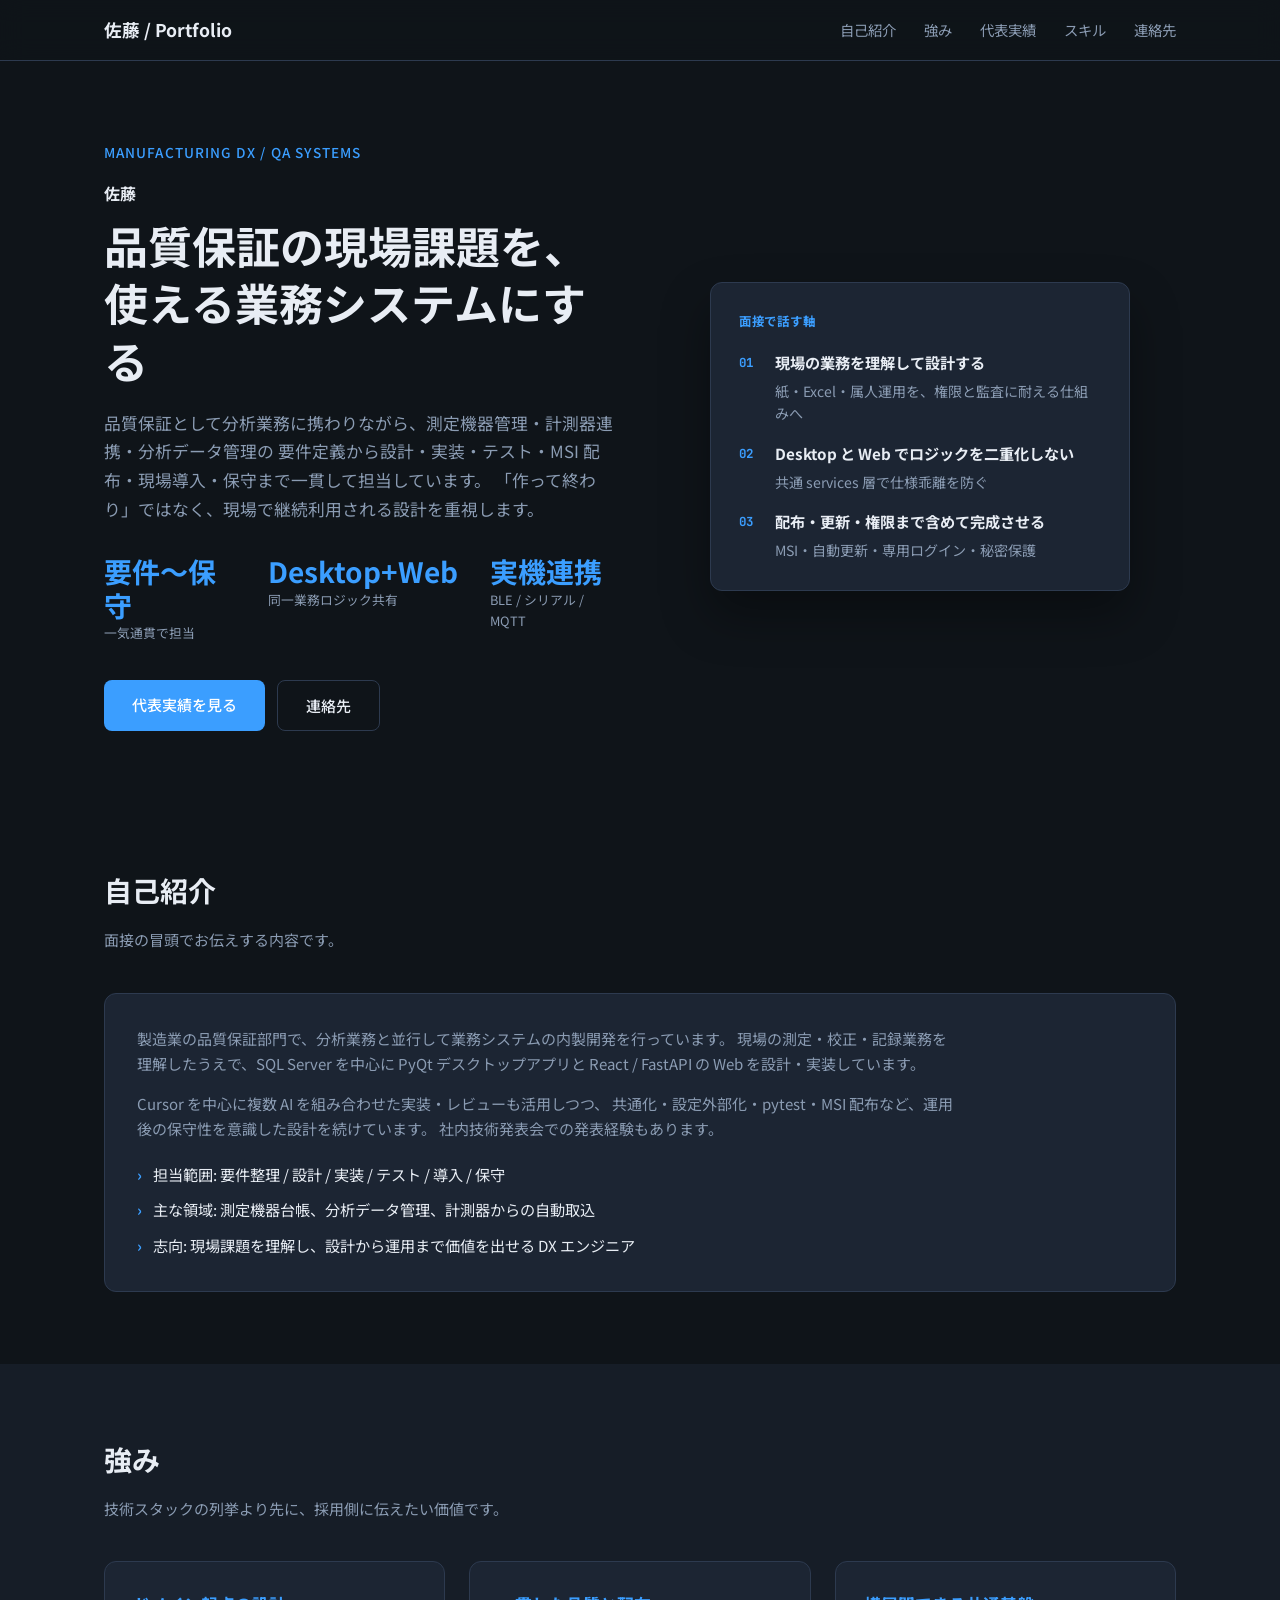
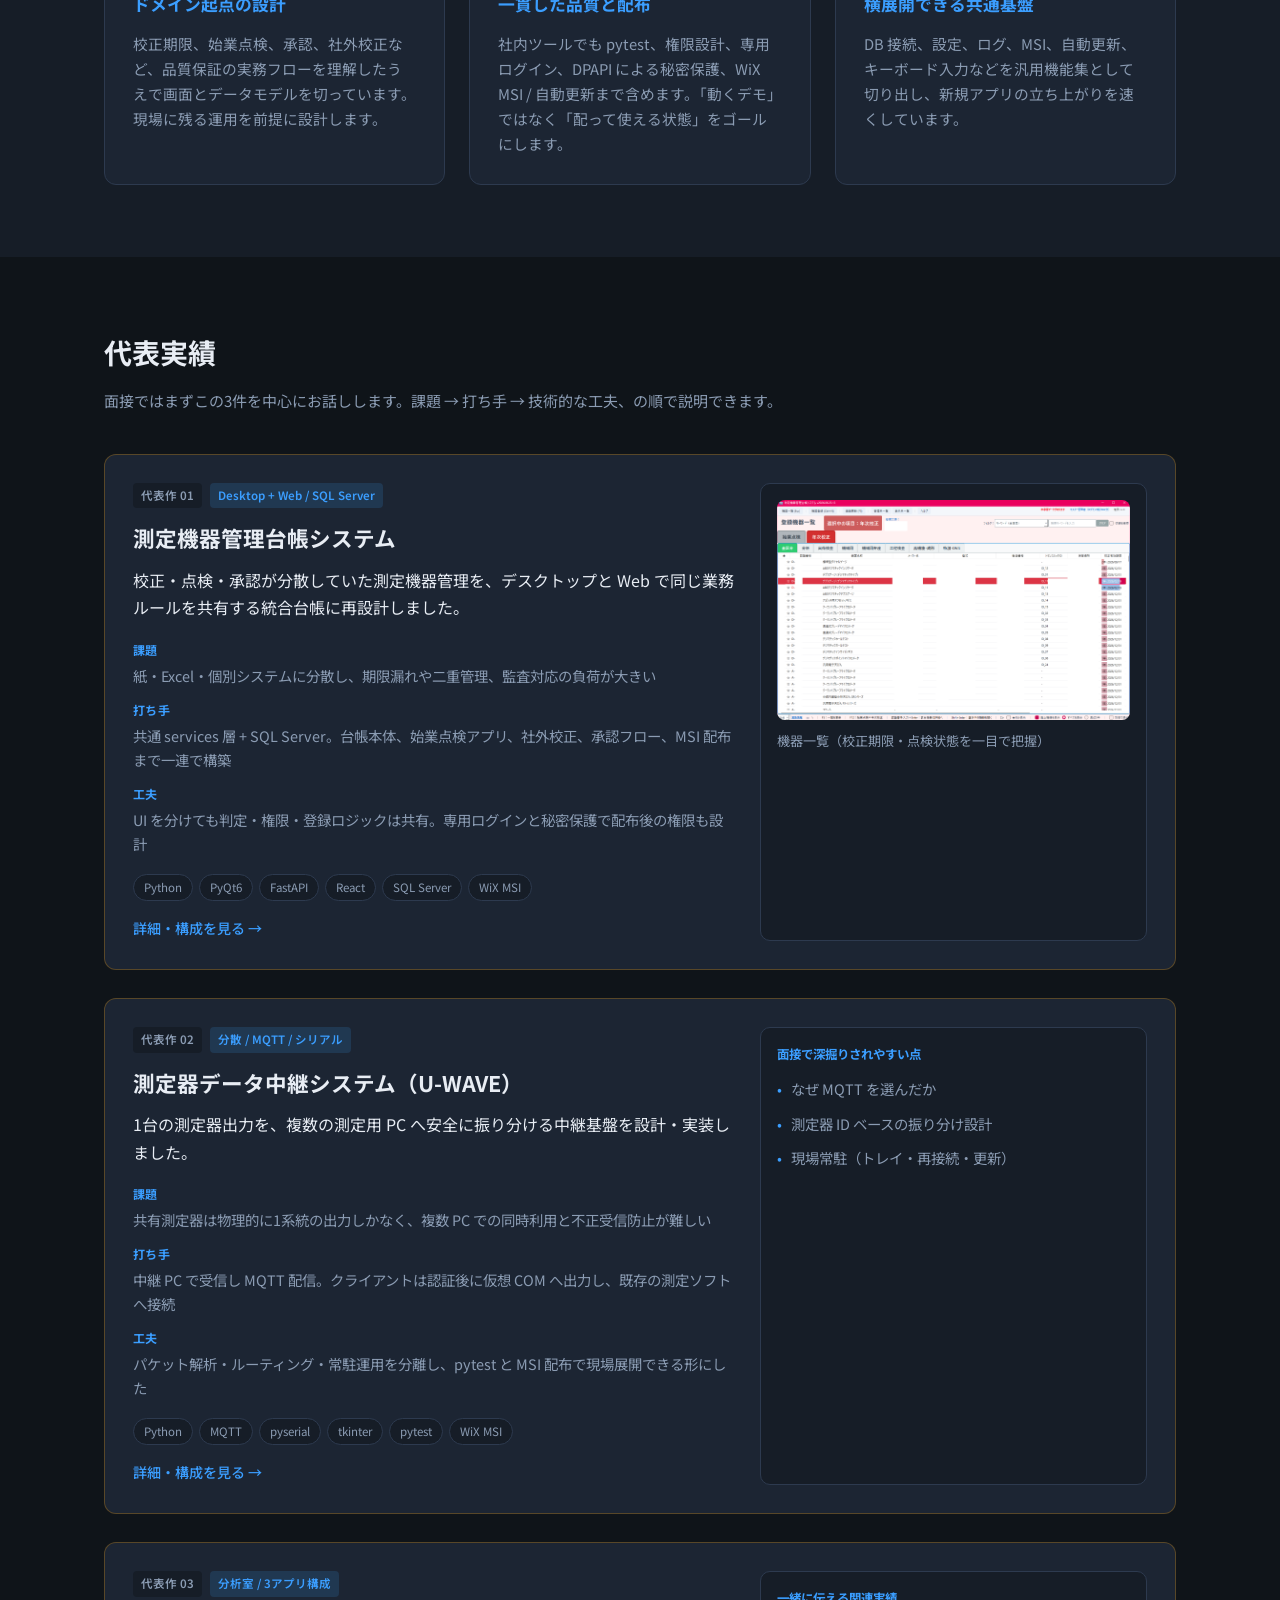
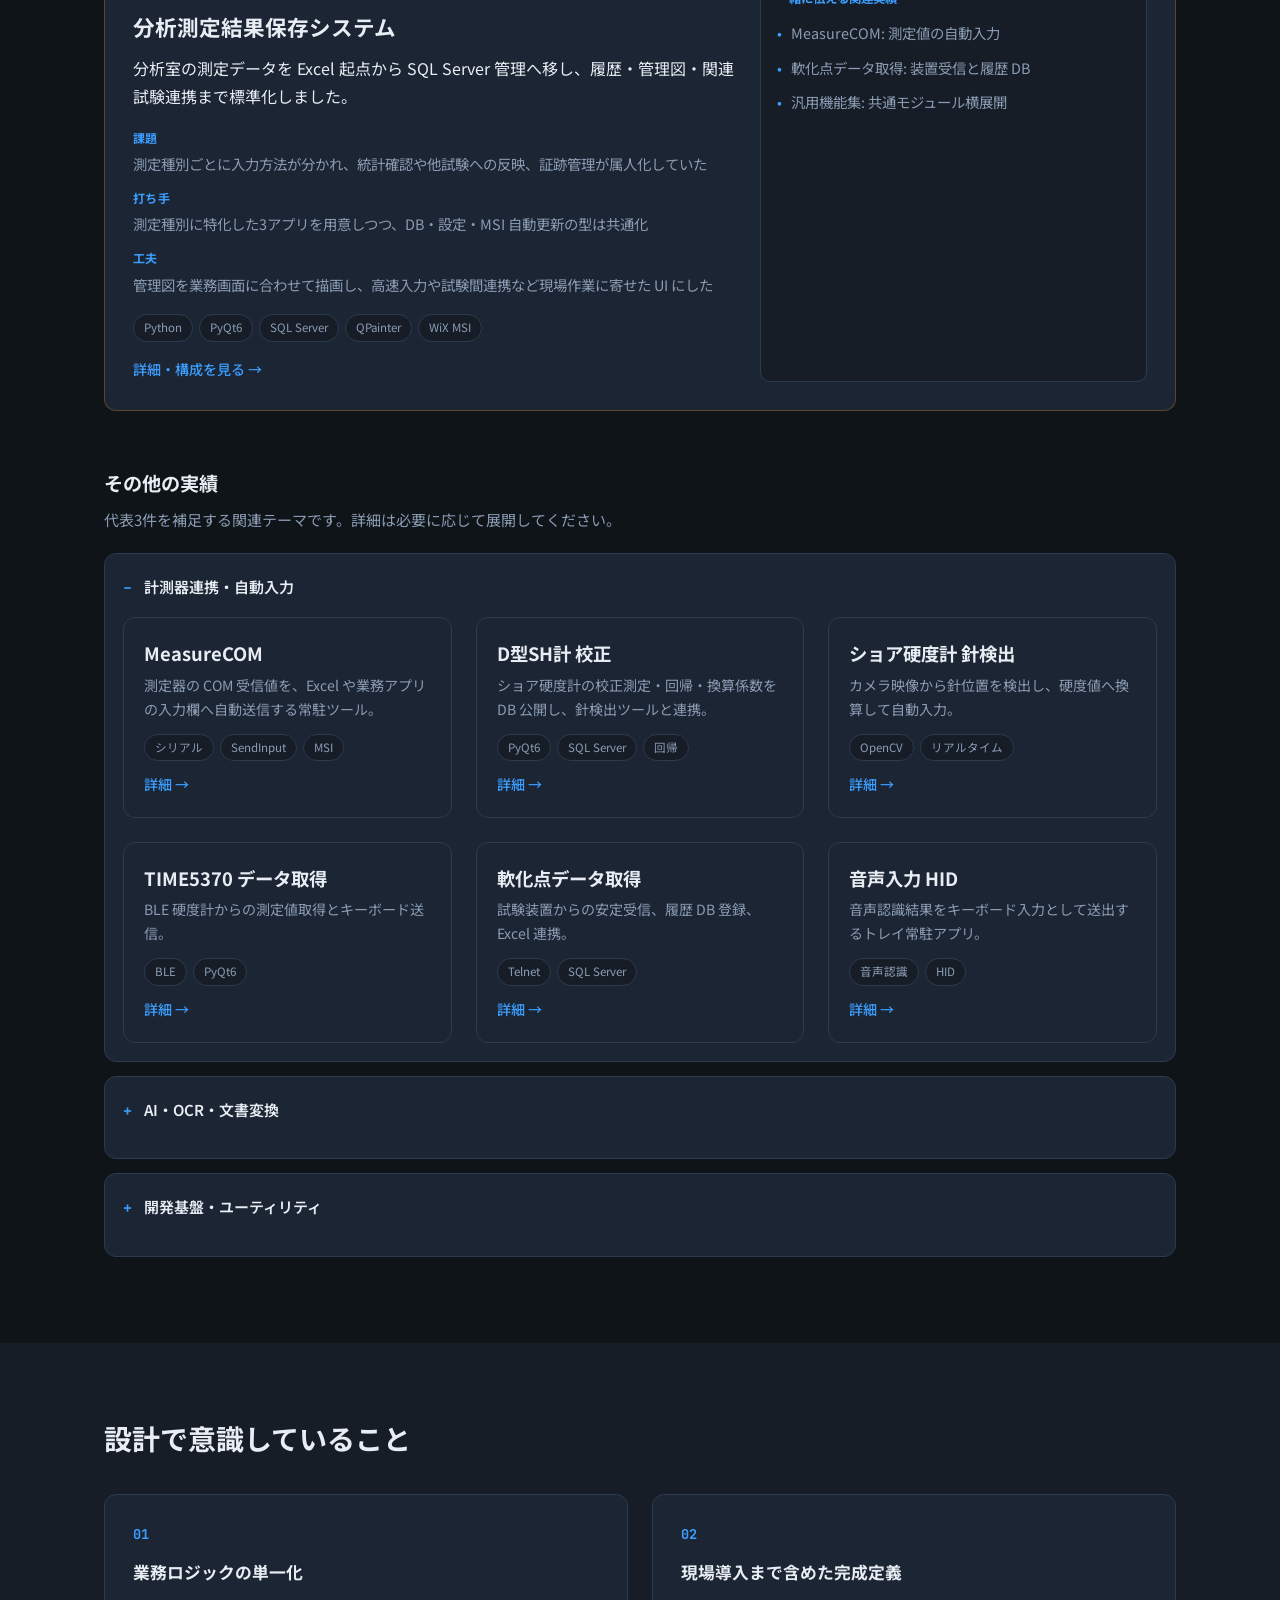
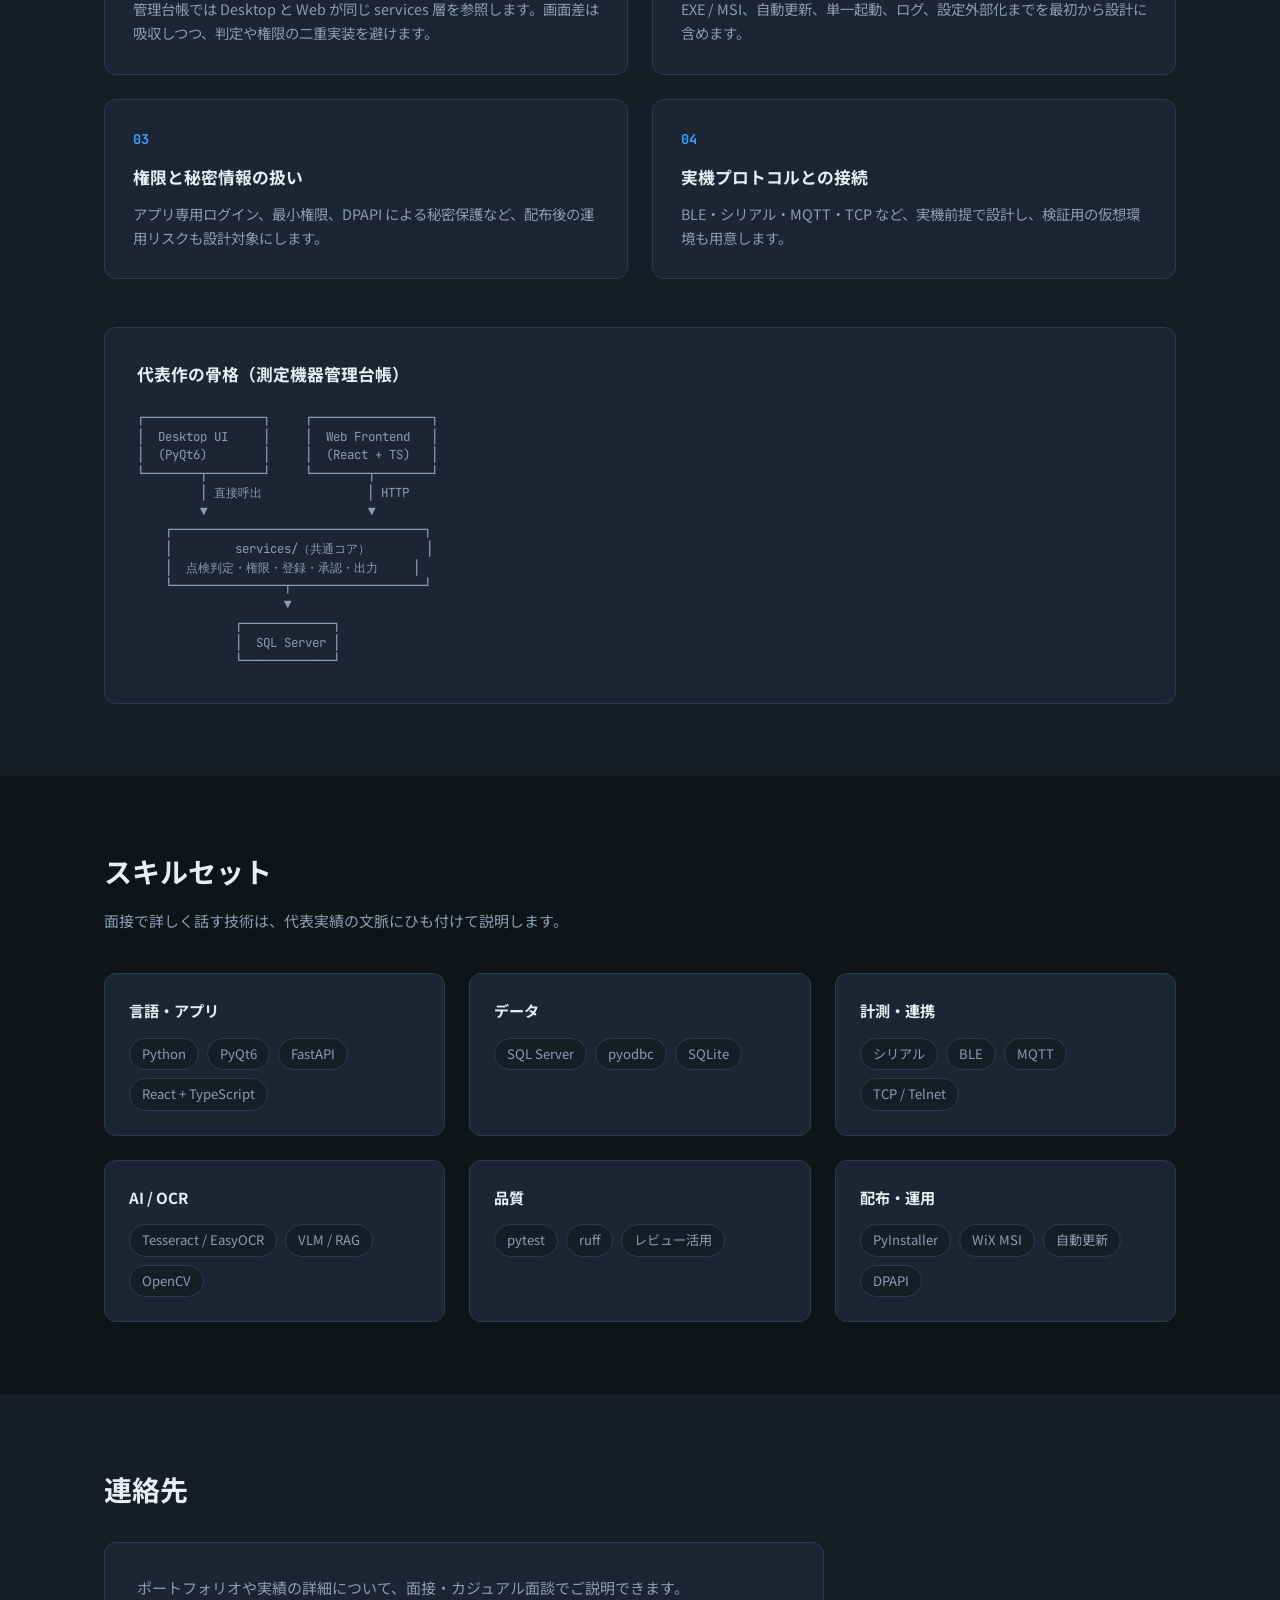
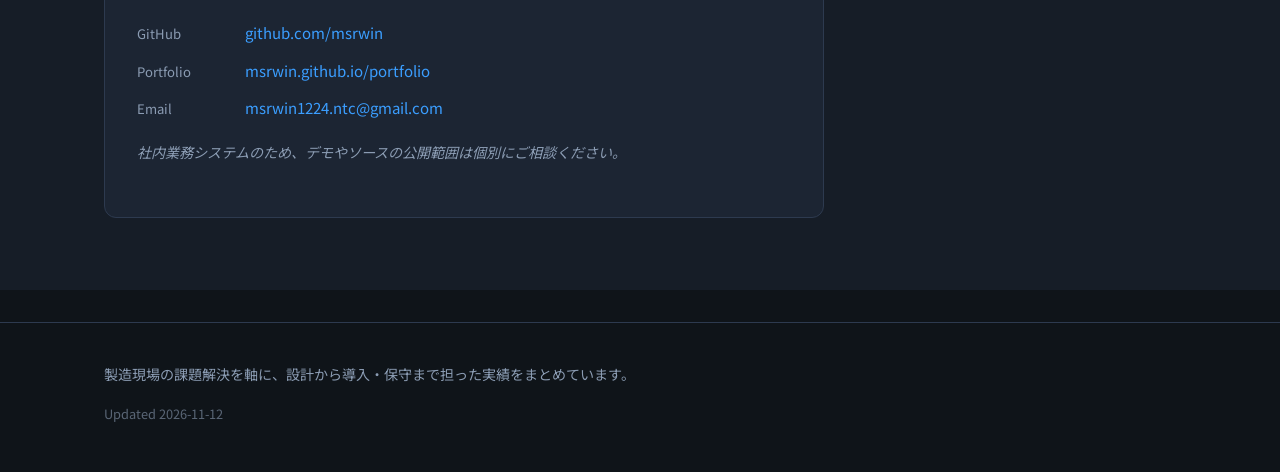
==== index.html @ 553f3f7c "feat: redesign portfolio for interview storytelling 自己紹介と代表3件を前面に出し、課題・打ち手・面接ポイントが伝わる構成へ作り替える。  Co-a" ====
<!DOCTYPE html>
<html lang="ja">
<head>
  <meta charset="UTF-8">
  <meta name="viewport" content="width=device-width, initial-scale=1.0">
  <title>佐藤 | 製造現場向け業務システム・計測連携ポートフォリオ</title>
  <meta name="description" content="品質保証の現場知見をもとに、測定機器台帳・計測器連携・分析データ管理まで設計・開発・配布・保守を一貫して担当した実績ポートフォリオ">
  <link rel="preconnect" href="https://fonts.googleapis.com">
  <link rel="preconnect" href="https://fonts.gstatic.com" crossorigin>
  <link href="https://fonts.googleapis.com/css2?family=Noto+Sans+JP:wght@400;500;700&family=JetBrains+Mono:wght@400;500&display=swap" rel="stylesheet">
  <link rel="stylesheet" href="styles.css?v=20261112b">
</head>
<body>
  <header class="site-header">
    <nav class="nav">
      <a class="logo" href="#top">佐藤 / Portfolio</a>
      <ul class="nav-links">
        <li><a href="#about">自己紹介</a></li>
        <li><a href="#highlights">強み</a></li>
        <li><a href="#projects">代表実績</a></li>
        <li><a href="#skills">スキル</a></li>
        <li><a href="#contact">連絡先</a></li>
      </ul>
    </nav>
  </header>

  <main id="top">
    <section class="hero">
      <div class="hero-inner">
        <p class="hero-label">Manufacturing DX / QA Systems</p>
        <p class="hero-name">佐藤</p>
        <h1>品質保証の現場課題を、<br>使える業務システムにする</h1>
        <p class="hero-lead">
          品質保証として分析業務に携わりながら、測定機器管理・計測器連携・分析データ管理の
          要件定義から設計・実装・テスト・MSI 配布・現場導入・保守まで一貫して担当しています。
          「作って終わり」ではなく、現場で継続利用される設計を重視します。
        </p>
        <div class="hero-stats">
          <div class="stat">
            <span class="stat-num">要件〜保守</span>
            <span class="stat-label">一気通貫で担当</span>
          </div>
          <div class="stat">
            <span class="stat-num">Desktop+Web</span>
            <span class="stat-label">同一業務ロジック共有</span>
          </div>
          <div class="stat">
            <span class="stat-num">実機連携</span>
            <span class="stat-label">BLE / シリアル / MQTT</span>
          </div>
        </div>
        <div class="hero-actions">
          <a class="btn-primary" href="#projects">代表実績を見る</a>
          <a class="btn-secondary" href="#contact">連絡先</a>
        </div>
      </div>
      <div class="hero-visual" aria-hidden="true">
        <div class="pitch-card">
          <p class="pitch-kicker">面接で話す軸</p>
          <ol class="pitch-list">
            <li><strong>現場の業務を理解して設計する</strong><span>紙・Excel・属人運用を、権限と監査に耐える仕組みへ</span></li>
            <li><strong>Desktop と Web でロジックを二重化しない</strong><span>共通 services 層で仕様乖離を防ぐ</span></li>
            <li><strong>配布・更新・権限まで含めて完成させる</strong><span>MSI・自動更新・専用ログイン・秘密保護</span></li>
          </ol>
        </div>
      </div>
    </section>

    <section id="about" class="section">
      <div class="container">
        <h2 class="section-title">自己紹介</h2>
        <p class="section-desc">面接の冒頭でお伝えする内容です。</p>
        <div class="intro-panel">
          <p>
            製造業の品質保証部門で、分析業務と並行して業務システムの内製開発を行っています。
            現場の測定・校正・記録業務を理解したうえで、SQL Server を中心に PyQt デスクトップアプリと
            React / FastAPI の Web を設計・実装しています。
          </p>
          <p>
            Cursor を中心に複数 AI を組み合わせた実装・レビューも活用しつつ、
            共通化・設定外部化・pytest・MSI 配布など、運用後の保守性を意識した設計を続けています。
            社内技術発表会での発表経験もあります。
          </p>
          <ul class="intro-points">
            <li>担当範囲: 要件整理 / 設計 / 実装 / テスト / 導入 / 保守</li>
            <li>主な領域: 測定機器台帳、分析データ管理、計測器からの自動取込</li>
            <li>志向: 現場課題を理解し、設計から運用まで価値を出せる DX エンジニア</li>
          </ul>
        </div>
      </div>
    </section>

    <section id="highlights" class="section section-alt">
      <div class="container">
        <h2 class="section-title">強み</h2>
        <p class="section-desc">技術スタックの列挙より先に、採用側に伝えたい価値です。</p>
        <div class="about-grid">
          <div class="about-card">
            <h3>ドメイン起点の設計</h3>
            <p>校正期限、始業点検、承認、社外校正など、品質保証の実務フローを理解したうえで画面とデータモデルを切っています。現場に残る運用を前提に設計します。</p>
          </div>
          <div class="about-card">
            <h3>一貫した品質と配布</h3>
            <p>社内ツールでも pytest、権限設計、専用ログイン、DPAPI による秘密保護、WiX MSI / 自動更新まで含めます。「動くデモ」ではなく「配って使える状態」をゴールにします。</p>
          </div>
          <div class="about-card">
            <h3>横展開できる共通基盤</h3>
            <p>DB 接続、設定、ログ、MSI、自動更新、キーボード入力などを汎用機能集として切り出し、新規アプリの立ち上がりを速くしています。</p>
          </div>
        </div>
      </div>
    </section>

    <section id="projects" class="section">
      <div class="container">
        <h2 class="section-title">代表実績</h2>
        <p class="section-desc">面接ではまずこの3件を中心にお話しします。課題 → 打ち手 → 技術的な工夫、の順で説明できます。</p>

        <div class="featured-stack">

          <article class="featured-story" data-id="equipment-management">
            <div class="featured-story-main">
              <div class="card-header">
                <span class="card-version">代表作 01</span>
                <span class="card-category">Desktop + Web / SQL Server</span>
              </div>
              <h3>測定機器管理台帳システム</h3>
              <p class="story-outcome">校正・点検・承認が分散していた測定機器管理を、デスクトップと Web で同じ業務ルールを共有する統合台帳に再設計しました。</p>
              <dl class="story-facts">
                <div>
                  <dt>課題</dt>
                  <dd>紙・Excel・個別システムに分散し、期限漏れや二重管理、監査対応の負荷が大きい</dd>
                </div>
                <div>
                  <dt>打ち手</dt>
                  <dd>共通 services 層 + SQL Server。台帳本体、始業点検アプリ、社外校正、承認フロー、MSI 配布まで一連で構築</dd>
                </div>
                <div>
                  <dt>工夫</dt>
                  <dd>UI を分けても判定・権限・登録ロジックは共有。専用ログインと秘密保護で配布後の権限も設計</dd>
                </div>
              </dl>
              <div class="tech-tags">
                <span>Python</span><span>PyQt6</span><span>FastAPI</span><span>React</span><span>SQL Server</span><span>WiX MSI</span>
              </div>
              <a href="project.html?id=equipment-management" class="card-detail-link">詳細・構成を見る →</a>
            </div>
            <div class="featured-story-media">
              <a href="screenshots/equipment-management__機器一覧.png" target="_blank" rel="noopener noreferrer">
                <img src="screenshots/equipment-management__機器一覧.png" alt="測定機器管理台帳の機器一覧画面" loading="lazy">
              </a>
              <p class="media-cap">機器一覧（校正期限・点検状態を一目で把握）</p>
            </div>
          </article>

          <article class="featured-story" data-id="uwave-relay">
            <div class="featured-story-main">
              <div class="card-header">
                <span class="card-version">代表作 02</span>
                <span class="card-category">分散 / MQTT / シリアル</span>
              </div>
              <h3>測定器データ中継システム（U-WAVE）</h3>
              <p class="story-outcome">1台の測定器出力を、複数の測定用 PC へ安全に振り分ける中継基盤を設計・実装しました。</p>
              <dl class="story-facts">
                <div>
                  <dt>課題</dt>
                  <dd>共有測定器は物理的に1系統の出力しかなく、複数 PC での同時利用と不正受信防止が難しい</dd>
                </div>
                <div>
                  <dt>打ち手</dt>
                  <dd>中継 PC で受信し MQTT 配信。クライアントは認証後に仮想 COM へ出力し、既存の測定ソフトへ接続</dd>
                </div>
                <div>
                  <dt>工夫</dt>
                  <dd>パケット解析・ルーティング・常駐運用を分離し、pytest と MSI 配布で現場展開できる形にした</dd>
                </div>
              </dl>
              <div class="tech-tags">
                <span>Python</span><span>MQTT</span><span>pyserial</span><span>tkinter</span><span>pytest</span><span>WiX MSI</span>
              </div>
              <a href="project.html?id=uwave-relay" class="card-detail-link">詳細・構成を見る →</a>
            </div>
            <div class="featured-story-aside">
              <p class="aside-label">面接で深掘りされやすい点</p>
              <ul>
                <li>なぜ MQTT を選んだか</li>
                <li>測定器 ID ベースの振り分け設計</li>
                <li>現場常駐（トレイ・再接続・更新）</li>
              </ul>
            </div>
          </article>

          <article class="featured-story" data-id="analysis-measurement-storage">
            <div class="featured-story-main">
              <div class="card-header">
                <span class="card-version">代表作 03</span>
                <span class="card-category">分析室 / 3アプリ構成</span>
              </div>
              <h3>分析測定結果保存システム</h3>
              <p class="story-outcome">分析室の測定データを Excel 起点から SQL Server 管理へ移し、履歴・管理図・関連試験連携まで標準化しました。</p>
              <dl class="story-facts">
                <div>
                  <dt>課題</dt>
                  <dd>測定種別ごとに入力方法が分かれ、統計確認や他試験への反映、証跡管理が属人化していた</dd>
                </div>
                <div>
                  <dt>打ち手</dt>
                  <dd>測定種別に特化した3アプリを用意しつつ、DB・設定・MSI 自動更新の型は共通化</dd>
                </div>
                <div>
                  <dt>工夫</dt>
                  <dd>管理図を業務画面に合わせて描画し、高速入力や試験間連携など現場作業に寄せた UI にした</dd>
                </div>
              </dl>
              <div class="tech-tags">
                <span>Python</span><span>PyQt6</span><span>SQL Server</span><span>QPainter</span><span>WiX MSI</span>
              </div>
              <a href="project.html?id=analysis-measurement-storage" class="card-detail-link">詳細・構成を見る →</a>
            </div>
            <div class="featured-story-aside">
              <p class="aside-label">一緒に伝える関連実績</p>
              <ul>
                <li>MeasureCOM: 測定値の自動入力</li>
                <li>軟化点データ取得: 装置受信と履歴 DB</li>
                <li>汎用機能集: 共通モジュール横展開</li>
              </ul>
            </div>
          </article>

        </div>

        <div class="more-projects">
          <h3 class="more-title">その他の実績</h3>
          <p class="more-desc">代表3件を補足する関連テーマです。詳細は必要に応じて展開してください。</p>

          <details class="project-group" open>
            <summary>計測器連携・自動入力</summary>
            <div class="project-grid project-grid-compact">
              <article class="project-card compact" data-id="measurecom">
                <h4>MeasureCOM</h4>
                <p>測定器の COM 受信値を、Excel や業務アプリの入力欄へ自動送信する常駐ツール。</p>
                <div class="tech-tags"><span>シリアル</span><span>SendInput</span><span>MSI</span></div>
                <a href="project.html?id=measurecom" class="card-detail-link">詳細 →</a>
              </article>
              <article class="project-card compact" data-id="shore-hardness-calibration">
                <h4>D型SH計 校正</h4>
                <p>ショア硬度計の校正測定・回帰・換算係数を DB 公開し、針検出ツールと連携。</p>
                <div class="tech-tags"><span>PyQt6</span><span>SQL Server</span><span>回帰</span></div>
                <a href="project.html?id=shore-hardness-calibration" class="card-detail-link">詳細 →</a>
              </article>
              <article class="project-card compact" data-id="needle-detection">
                <h4>ショア硬度計 針検出</h4>
                <p>カメラ映像から針位置を検出し、硬度値へ換算して自動入力。</p>
                <div class="tech-tags"><span>OpenCV</span><span>リアルタイム</span></div>
                <a href="project.html?id=needle-detection" class="card-detail-link">詳細 →</a>
              </article>
              <article class="project-card compact" data-id="time5370-data-acquisition">
                <h4>TIME5370 データ取得</h4>
                <p>BLE 硬度計からの測定値取得とキーボード送信。</p>
                <div class="tech-tags"><span>BLE</span><span>PyQt6</span></div>
                <a href="project.html?id=time5370-data-acquisition" class="card-detail-link">詳細 →</a>
              </article>
              <article class="project-card compact" data-id="softening-point-data">
                <h4>軟化点データ取得</h4>
                <p>試験装置からの安定受信、履歴 DB 登録、Excel 連携。</p>
                <div class="tech-tags"><span>Telnet</span><span>SQL Server</span></div>
                <a href="project.html?id=softening-point-data" class="card-detail-link">詳細 →</a>
              </article>
              <article class="project-card compact" data-id="voice-hid">
                <h4>音声入力 HID</h4>
                <p>音声認識結果をキーボード入力として送出するトレイ常駐アプリ。</p>
                <div class="tech-tags"><span>音声認識</span><span>HID</span></div>
                <a href="project.html?id=voice-hid" class="card-detail-link">詳細 →</a>
              </article>
            </div>
          </details>

          <details class="project-group">
            <summary>AI・OCR・文書変換</summary>
            <div class="project-grid project-grid-compact">
              <article class="project-card compact" data-id="shaft-ring-ocr">
                <h4>軸受リング OCR → Excel</h4>
                <p>手書き測定表を OCR / VLM で読み取り、確認後に Excel 化。</p>
                <div class="tech-tags"><span>OCR</span><span>VLM</span><span>pytest</span></div>
                <a href="project.html?id=shaft-ring-ocr" class="card-detail-link">詳細 →</a>
              </article>
              <article class="project-card compact" data-id="rag-system">
                <h4>ローカル RAG</h4>
                <p>社内ドキュメントをクラウドに出さず質問応答するローカル構成。</p>
                <div class="tech-tags"><span>ChromaDB</span><span>LM Studio</span></div>
                <a href="project.html?id=rag-system" class="card-detail-link">詳細 →</a>
              </article>
              <article class="project-card compact" data-id="excel-translator">
                <h4>Excel 翻訳ツール</h4>
                <p>複数翻訳エンジンのフォールバックでセル単位翻訳。</p>
                <div class="tech-tags"><span>openpyxl</span><span>GGUF</span></div>
                <a href="project.html?id=excel-translator" class="card-detail-link">詳細 →</a>
              </article>
              <article class="project-card compact" data-id="pdf-to-excel">
                <h4>PDF → Excel 変換</h4>
                <p>スキャン PDF の表を Vision API で構造化して Excel 化。</p>
                <div class="tech-tags"><span>Vision API</span><span>PyMuPDF</span></div>
                <a href="project.html?id=pdf-to-excel" class="card-detail-link">詳細 →</a>
              </article>
            </div>
          </details>

          <details class="project-group">
            <summary>開発基盤・ユーティリティ</summary>
            <div class="project-grid project-grid-compact">
              <article class="project-card compact" data-id="common-utilities">
                <h4>汎用機能集</h4>
                <p>MSI、自動更新、DPAPI、DB 接続、入力補助などの共通実装。</p>
                <div class="tech-tags"><span>横断再利用</span><span>WiX</span><span>DPAPI</span></div>
                <a href="project.html?id=common-utilities" class="card-detail-link">詳細 →</a>
              </article>
              <article class="project-card compact" data-id="py-to-exe-tool">
                <h4>py → exe 化ツール</h4>
                <p>依存解析から venv / PyInstaller までを GUI で実行。</p>
                <div class="tech-tags"><span>AST</span><span>PyInstaller</span></div>
                <a href="project.html?id=py-to-exe-tool" class="card-detail-link">詳細 →</a>
              </article>
              <article class="project-card compact" data-id="drawing-pdf-manager">
                <h4>図番 PDF 管理</h4>
                <p>図番と PDF の対応を検索・プレビューする軽量管理ツール。</p>
                <div class="tech-tags"><span>SQLite</span><span>PyMuPDF</span></div>
                <a href="project.html?id=drawing-pdf-manager" class="card-detail-link">詳細 →</a>
              </article>
              <article class="project-card compact" data-id="drawing-editor">
                <h4>図面編集ツール</h4>
                <p>番号振り付けとスキャン図面の背景除去。</p>
                <div class="tech-tags"><span>Pillow</span><span>OpenCV</span></div>
                <a href="project.html?id=drawing-editor" class="card-detail-link">詳細 →</a>
              </article>
              <article class="project-card compact" data-id="cursor-usage-dashboard">
                <h4>Cursor 使用量ダッシュボード</h4>
                <p>IDE 使用量 CSV の可視化。</p>
                <div class="tech-tags"><span>pandas</span><span>PyQt6</span></div>
                <a href="project.html?id=cursor-usage-dashboard" class="card-detail-link">詳細 →</a>
              </article>
            </div>
          </details>
        </div>
      </div>
    </section>

    <section id="architecture" class="section section-alt">
      <div class="container">
        <h2 class="section-title">設計で意識していること</h2>
        <div class="arch-grid">
          <div class="arch-card">
            <div class="arch-icon">01</div>
            <h3>業務ロジックの単一化</h3>
            <p>管理台帳では Desktop と Web が同じ services 層を参照します。画面差は吸収しつつ、判定や権限の二重実装を避けます。</p>
          </div>
          <div class="arch-card">
            <div class="arch-icon">02</div>
            <h3>現場導入まで含めた完成定義</h3>
            <p>EXE / MSI、自動更新、単一起動、ログ、設定外部化までを最初から設計に含めます。</p>
          </div>
          <div class="arch-card">
            <div class="arch-icon">03</div>
            <h3>権限と秘密情報の扱い</h3>
            <p>アプリ専用ログイン、最小権限、DPAPI による秘密保護など、配布後の運用リスクも設計対象にします。</p>
          </div>
          <div class="arch-card">
            <div class="arch-icon">04</div>
            <h3>実機プロトコルとの接続</h3>
            <p>BLE・シリアル・MQTT・TCP など、実機前提で設計し、検証用の仮想環境も用意します。</p>
          </div>
        </div>

        <div class="diagram-wrap">
          <h3>代表作の骨格（測定機器管理台帳）</h3>
          <pre class="arch-diagram">┌─────────────────┐     ┌─────────────────┐
│  Desktop UI     │     │  Web Frontend   │
│  (PyQt6)        │     │  (React + TS)   │
└────────┬────────┘     └────────┬────────┘
         │ 直接呼出               │ HTTP
         ▼                       ▼
    ┌────────────────────────────────────┐
    │         services/（共通コア）        │
    │  点検判定・権限・登録・承認・出力     │
    └────────────────┬───────────────────┘
                     ▼
              ┌─────────────┐
              │  SQL Server │
              └─────────────┘</pre>
        </div>
      </div>
    </section>

    <section id="skills" class="section">
      <div class="container">
        <h2 class="section-title">スキルセット</h2>
        <p class="section-desc">面接で詳しく話す技術は、代表実績の文脈にひも付けて説明します。</p>
        <div class="skills-grid">
          <div class="skill-group">
            <h3>言語・アプリ</h3>
            <ul class="tag-list">
              <li>Python</li>
              <li>PyQt6</li>
              <li>FastAPI</li>
              <li>React + TypeScript</li>
            </ul>
          </div>
          <div class="skill-group">
            <h3>データ</h3>
            <ul class="tag-list">
              <li>SQL Server</li>
              <li>pyodbc</li>
              <li>SQLite</li>
            </ul>
          </div>
          <div class="skill-group">
            <h3>計測・連携</h3>
            <ul class="tag-list">
              <li>シリアル</li>
              <li>BLE</li>
              <li>MQTT</li>
              <li>TCP / Telnet</li>
            </ul>
          </div>
          <div class="skill-group">
            <h3>AI / OCR</h3>
            <ul class="tag-list">
              <li>Tesseract / EasyOCR</li>
              <li>VLM / RAG</li>
              <li>OpenCV</li>
            </ul>
          </div>
          <div class="skill-group">
            <h3>品質</h3>
            <ul class="tag-list">
              <li>pytest</li>
              <li>ruff</li>
              <li>レビュー活用</li>
            </ul>
          </div>
          <div class="skill-group">
            <h3>配布・運用</h3>
            <ul class="tag-list">
              <li>PyInstaller</li>
              <li>WiX MSI</li>
              <li>自動更新</li>
              <li>DPAPI</li>
            </ul>
          </div>
        </div>
      </div>
    </section>

    <section id="contact" class="section section-alt">
      <div class="container">
        <h2 class="section-title">連絡先</h2>
        <div class="contact-panel">
          <p>ポートフォリオや実績の詳細について、面接・カジュアル面談でご説明できます。</p>
          <ul class="contact-list">
            <li><span>GitHub</span><a href="https://github.com/msrwin" target="_blank" rel="noopener noreferrer">github.com/msrwin</a></li>
            <li><span>Portfolio</span><a href="https://msrwin.github.io/portfolio/">msrwin.github.io/portfolio</a></li>
            <li><span>Email</span><a href="mailto:msrwin1224.ntc@gmail.com">msrwin1224.ntc@gmail.com</a></li>
          </ul>
          <p class="contact-note">社内業務システムのため、デモやソースの公開範囲は個別にご相談ください。</p>
        </div>
      </div>
    </section>
  </main>

  <footer class="site-footer">
    <div class="container">
      <p>製造現場の課題解決を軸に、設計から導入・保守まで担った実績をまとめています。</p>
      <p class="footer-copy">Updated 2026-11-12</p>
    </div>
  </footer>

  <script src="script.js?v=20261112b"></script>
</body>
</html>
---- styles.css ----
:root {
  --bg: #0f1419;
  --bg-alt: #161d27;
  --surface: #1c2533;
  --surface-hover: #243044;
  --border: #2d3a4f;
  --text: #e8edf4;
  --text-muted: #8b9cb3;
  --accent: #3b9eff;
  --accent-dim: #2563a8;
  --accent-glow: rgba(59, 158, 255, 0.15);
  --tier-1: #f59e0b;
  --tier-2: #8b5cf6;
  --tier-3: #10b981;
  --tier-4: #6b7280;
  --radius: 12px;
  --font: "Noto Sans JP", system-ui, sans-serif;
  --mono: "JetBrains Mono", monospace;
}

*,
*::before,
*::after {
  box-sizing: border-box;
  margin: 0;
  padding: 0;
}

html {
  scroll-behavior: smooth;
}

body {
  font-family: var(--font);
  background: var(--bg);
  color: var(--text);
  line-height: 1.7;
  font-size: 15px;
}

code {
  font-family: var(--mono);
  font-size: 0.88em;
  background: var(--bg-alt);
  padding: 0.15em 0.45em;
  border-radius: 4px;
  color: var(--accent);
}

a {
  color: var(--accent);
  text-decoration: none;
}

a:hover {
  text-decoration: underline;
}

.container {
  max-width: 1120px;
  margin: 0 auto;
  padding: 0 24px;
}

/* Header */
.site-header {
  position: sticky;
  top: 0;
  z-index: 100;
  background: rgba(15, 20, 25, 0.85);
  backdrop-filter: blur(12px);
  border-bottom: 1px solid var(--border);
}

.nav {
  max-width: 1120px;
  margin: 0 auto;
  padding: 0 24px;
  height: 60px;
  display: flex;
  align-items: center;
  justify-content: space-between;
}

.logo {
  font-weight: 700;
  font-size: 1.1rem;
  color: var(--text);
  text-decoration: none;
}

.nav-links {
  display: flex;
  gap: 28px;
  list-style: none;
}

.nav-links a {
  color: var(--text-muted);
  font-size: 0.9rem;
  text-decoration: none;
  transition: color 0.2s;
}

.nav-links a:hover {
  color: var(--text);
  text-decoration: none;
}

/* Hero */
.hero {
  display: grid;
  grid-template-columns: 1fr 1fr;
  gap: 48px;
  align-items: center;
  max-width: 1120px;
  margin: 0 auto;
  padding: 80px 24px 64px;
  min-height: 70vh;
}

.hero-label {
  font-size: 0.85rem;
  font-weight: 500;
  color: var(--accent);
  letter-spacing: 0.08em;
  text-transform: uppercase;
  margin-bottom: 16px;
}

.hero h1 {
  font-size: clamp(2rem, 4vw, 2.75rem);
  font-weight: 700;
  line-height: 1.3;
  margin-bottom: 20px;
}

.hero-lead {
  color: var(--text-muted);
  font-size: 1.05rem;
  margin-bottom: 32px;
  max-width: 520px;
}

.hero-stats {
  display: flex;
  gap: 32px;
  margin-bottom: 36px;
}

.stat {
  display: flex;
  flex-direction: column;
}

.stat-num {
  font-size: 1.75rem;
  font-weight: 700;
  color: var(--accent);
  line-height: 1.2;
}

.stat-label {
  font-size: 0.8rem;
  color: var(--text-muted);
}

.btn-primary,
.btn-secondary {
  display: inline-block;
  padding: 12px 28px;
  border-radius: 8px;
  font-weight: 500;
  text-decoration: none;
  transition: background 0.2s, transform 0.15s, border-color 0.2s;
}

.btn-primary {
  background: var(--accent);
  color: #fff;
}

.btn-primary:hover {
  background: var(--accent-dim);
  text-decoration: none;
  transform: translateY(-1px);
}

.btn-secondary {
  background: transparent;
  color: var(--text);
  border: 1px solid var(--border);
}

.btn-secondary:hover {
  border-color: var(--accent);
  text-decoration: none;
}

.hero-name {
  font-size: 1rem;
  font-weight: 700;
  color: var(--text);
  margin-bottom: 10px;
}

.hero-actions {
  display: flex;
  flex-wrap: wrap;
  gap: 12px;
}

.hero-visual {
  display: flex;
  justify-content: center;
}

.pitch-card {
  width: 100%;
  max-width: 420px;
  background: var(--surface);
  border: 1px solid var(--border);
  border-radius: var(--radius);
  padding: 28px;
  box-shadow: 0 24px 48px rgba(0, 0, 0, 0.35);
}

.pitch-kicker {
  font-size: 0.78rem;
  font-weight: 700;
  letter-spacing: 0.06em;
  text-transform: uppercase;
  color: var(--accent);
  margin-bottom: 18px;
}

.pitch-list {
  list-style: none;
  display: flex;
  flex-direction: column;
  gap: 16px;
  counter-reset: pitch;
}

.pitch-list li {
  counter-increment: pitch;
  padding-left: 36px;
  position: relative;
}

.pitch-list li::before {
  content: counter(pitch, decimal-leading-zero);
  position: absolute;
  left: 0;
  top: 2px;
  font-family: var(--mono);
  font-size: 0.78rem;
  font-weight: 700;
  color: var(--accent);
}

.pitch-list strong {
  display: block;
  margin-bottom: 4px;
  font-size: 0.95rem;
}

.pitch-list span {
  display: block;
  color: var(--text-muted);
  font-size: 0.88rem;
  line-height: 1.6;
}

.code-block {
  background: var(--surface);
  border: 1px solid var(--border);
  border-radius: var(--radius);
  padding: 28px 32px;
  font-family: var(--mono);
  font-size: 0.82rem;
  line-height: 1.9;
  box-shadow: 0 24px 48px rgba(0, 0, 0, 0.4);
  display: flex;
  flex-direction: column;
}

.code-line {
  white-space: pre;
}

.kw { color: #c792ea; }
.type { color: #82aaff; }
.fn { color: #82aaff; }
.var { color: #f78c6c; }
.cmt { color: #546e7a; }

/* Sections */
.section {
  padding: 72px 0;
}

.section-alt {
  background: var(--bg-alt);
}

.section-title {
  font-size: 1.75rem;
  font-weight: 700;
  margin-bottom: 12px;
}

.section-desc {
  color: var(--text-muted);
  margin-bottom: 40px;
}

/* Intro */
.intro-panel {
  margin-top: 28px;
  background: var(--surface);
  border: 1px solid var(--border);
  border-radius: var(--radius);
  padding: 32px;
}

.intro-panel p {
  color: var(--text-muted);
  margin-bottom: 14px;
  max-width: 820px;
}

.intro-points {
  list-style: none;
  margin-top: 20px;
  display: grid;
  gap: 10px;
}

.intro-points li {
  padding-left: 16px;
  position: relative;
  color: var(--text);
  font-size: 0.95rem;
}

.intro-points li::before {
  content: "›";
  position: absolute;
  left: 0;
  color: var(--accent);
  font-weight: 700;
}

/* About */
.about-grid {
  display: grid;
  grid-template-columns: repeat(3, 1fr);
  gap: 24px;
  margin-top: 32px;
}

.about-card {
  background: var(--surface);
  border: 1px solid var(--border);
  border-radius: var(--radius);
  padding: 28px;
}

.about-card h3 {
  font-size: 1.05rem;
  margin-bottom: 12px;
  color: var(--accent);
}

.about-card p {
  color: var(--text-muted);
  font-size: 0.92rem;
}

/* Skills */
.skills-grid {
  display: grid;
  grid-template-columns: repeat(3, 1fr);
  gap: 24px;
  margin-top: 32px;
}

.skill-group {
  background: var(--surface);
  border: 1px solid var(--border);
  border-radius: var(--radius);
  padding: 24px;
}

.skill-group h3 {
  font-size: 0.95rem;
  margin-bottom: 14px;
}

.tag-list {
  list-style: none;
  display: flex;
  flex-wrap: wrap;
  gap: 8px;
}

.tag-list li {
  background: var(--bg-alt);
  border: 1px solid var(--border);
  padding: 4px 12px;
  border-radius: 20px;
  font-size: 0.82rem;
  color: var(--text-muted);
}

/* Tier headers */
.tier-header {
  display: flex;
  align-items: center;
  gap: 14px;
  margin: 48px 0 24px;
}

.tier-header:first-of-type {
  margin-top: 16px;
}

.tier-header h3 {
  font-size: 1.15rem;
  font-weight: 600;
}

.tier-badge {
  font-size: 0.72rem;
  font-weight: 700;
  letter-spacing: 0.06em;
  text-transform: uppercase;
  padding: 4px 10px;
  border-radius: 4px;
}

.tier-1 { background: rgba(245, 158, 11, 0.15); color: var(--tier-1); }
.tier-2 { background: rgba(139, 92, 246, 0.15); color: var(--tier-2); }
.tier-3 { background: rgba(16, 185, 129, 0.15); color: var(--tier-3); }
.tier-4 { background: rgba(107, 114, 128, 0.15); color: var(--tier-4); }

/* Featured stories */
.featured-stack {
  display: flex;
  flex-direction: column;
  gap: 28px;
  margin-top: 8px;
}

.featured-story {
  display: grid;
  grid-template-columns: minmax(0, 1.4fr) minmax(240px, 0.9fr);
  gap: 24px;
  background: var(--surface);
  border: 1px solid rgba(245, 158, 11, 0.28);
  border-radius: var(--radius);
  padding: 28px;
}

.featured-story h3 {
  font-size: 1.35rem;
  margin-bottom: 10px;
}

.story-outcome {
  color: var(--text);
  font-size: 1rem;
  margin-bottom: 18px;
  line-height: 1.7;
}

.story-facts {
  display: grid;
  gap: 12px;
  margin-bottom: 18px;
}

.story-facts dt {
  font-size: 0.75rem;
  font-weight: 700;
  letter-spacing: 0.04em;
  text-transform: uppercase;
  color: var(--accent);
  margin-bottom: 4px;
}

.story-facts dd {
  color: var(--text-muted);
  font-size: 0.9rem;
  line-height: 1.65;
}

.featured-story-media,
.featured-story-aside {
  background: var(--bg-alt);
  border: 1px solid var(--border);
  border-radius: 10px;
  padding: 16px;
  align-self: stretch;
}

.featured-story-media img {
  width: 100%;
  height: 220px;
  object-fit: cover;
  border-radius: 8px;
  display: block;
  background: var(--surface);
}

.media-cap {
  margin-top: 10px;
  font-size: 0.82rem;
  color: var(--text-muted);
}

.aside-label {
  font-size: 0.78rem;
  font-weight: 700;
  color: var(--accent);
  margin-bottom: 12px;
}

.featured-story-aside ul {
  list-style: none;
  display: grid;
  gap: 10px;
}

.featured-story-aside li {
  color: var(--text-muted);
  font-size: 0.9rem;
  padding-left: 14px;
  position: relative;
}

.featured-story-aside li::before {
  content: "•";
  position: absolute;
  left: 0;
  color: var(--accent);
}

.more-projects {
  margin-top: 56px;
}

.more-title {
  font-size: 1.2rem;
  margin-bottom: 8px;
}

.more-desc {
  color: var(--text-muted);
  margin-bottom: 20px;
}

.project-group {
  background: var(--surface);
  border: 1px solid var(--border);
  border-radius: var(--radius);
  margin-bottom: 14px;
  padding: 4px 18px 18px;
}

.project-group summary {
  cursor: pointer;
  list-style: none;
  padding: 16px 0;
  font-weight: 600;
  color: var(--text);
}

.project-group summary::-webkit-details-marker {
  display: none;
}

.project-group summary::before {
  content: "+";
  display: inline-block;
  width: 1.4em;
  color: var(--accent);
  font-family: var(--mono);
}

.project-group[open] summary::before {
  content: "–";
}

.contact-panel {
  margin-top: 28px;
  background: var(--surface);
  border: 1px solid var(--border);
  border-radius: var(--radius);
  padding: 32px;
  max-width: 720px;
}

.contact-panel > p {
  color: var(--text-muted);
  margin-bottom: 20px;
}

.contact-list {
  list-style: none;
  display: grid;
  gap: 12px;
  margin-bottom: 20px;
}

.contact-list li {
  display: grid;
  grid-template-columns: 96px 1fr;
  gap: 12px;
  align-items: baseline;
}

.contact-list span {
  font-size: 0.82rem;
  color: var(--text-muted);
}

.contact-note {
  font-size: 0.88rem;
  color: var(--text-muted);
  font-style: italic;
}

.talking-points {
  list-style: none;
}

.talking-points li {
  font-size: 0.9rem;
  color: var(--text-muted);
  padding: 10px 12px;
  border: 1px solid var(--border);
  border-radius: 8px;
  background: var(--bg-alt);
  margin-bottom: 8px;
}

.impact-banner {
  background: rgba(59, 158, 255, 0.08);
  border: 1px solid rgba(59, 158, 255, 0.25);
  border-radius: 10px;
  padding: 16px 18px;
  color: var(--text);
  margin-bottom: 24px;
  line-height: 1.7;
}

/* Project cards */
.project-grid {
  display: grid;
  grid-template-columns: repeat(auto-fill, minmax(340px, 1fr));
  gap: 24px;
}

.project-grid-compact {
  grid-template-columns: repeat(auto-fill, minmax(280px, 1fr));
}

.project-card {
  background: var(--surface);
  border: 1px solid var(--border);
  border-radius: var(--radius);
  padding: 28px;
  transition: border-color 0.2s, box-shadow 0.2s, transform 0.2s;
}

.project-card:hover {
  border-color: var(--accent-dim);
  box-shadow: 0 8px 32px var(--accent-glow);
  transform: translateY(-2px);
}

.project-card.featured {
  border-color: rgba(245, 158, 11, 0.3);
}

.project-card.compact {
  padding: 20px;
}

.project-card.compact p:not(.card-repo) {
  font-size: 0.88rem;
  color: var(--text-muted);
  margin-bottom: 12px;
}

.card-header {
  display: flex;
  gap: 8px;
  margin-bottom: 12px;
}

.card-version,
.card-category {
  font-size: 0.72rem;
  font-weight: 600;
  padding: 3px 8px;
  border-radius: 4px;
  background: var(--bg-alt);
  color: var(--text-muted);
}

.card-category {
  color: var(--accent);
  background: var(--accent-glow);
}

.project-card h4 {
  font-size: 1.15rem;
  margin-bottom: 4px;
}

.card-repo {
  font-family: var(--mono);
  font-size: 0.78rem;
  color: var(--text-muted);
  margin-bottom: 12px;
}

.project-card > p:not(.card-repo) {
  color: var(--text-muted);
  font-size: 0.9rem;
  margin-bottom: 16px;
}

.feature-list {
  list-style: none;
  margin-bottom: 18px;
}

.feature-list li {
  font-size: 0.85rem;
  color: var(--text-muted);
  padding-left: 16px;
  position: relative;
  margin-bottom: 6px;
}

.feature-list li::before {
  content: "›";
  position: absolute;
  left: 0;
  color: var(--accent);
  font-weight: 700;
}

.tech-tags {
  display: flex;
  flex-wrap: wrap;
  gap: 6px;
}

.tech-tags span {
  font-size: 0.72rem;
  padding: 3px 10px;
  border-radius: 20px;
  background: var(--bg-alt);
  border: 1px solid var(--border);
  color: var(--text-muted);
}

/* Architecture */
.arch-grid {
  display: grid;
  grid-template-columns: repeat(2, 1fr);
  gap: 24px;
  margin-top: 32px;
}

.arch-card {
  background: var(--surface);
  border: 1px solid var(--border);
  border-radius: var(--radius);
  padding: 28px;
}

.arch-icon {
  font-family: var(--mono);
  font-size: 0.85rem;
  font-weight: 700;
  color: var(--accent);
  margin-bottom: 12px;
}

.arch-card h3 {
  font-size: 1.05rem;
  margin-bottom: 10px;
}

.arch-card p {
  color: var(--text-muted);
  font-size: 0.9rem;
}

.diagram-wrap {
  margin-top: 48px;
  background: var(--surface);
  border: 1px solid var(--border);
  border-radius: var(--radius);
  padding: 32px;
}

.diagram-wrap h3 {
  margin-bottom: 20px;
  font-size: 1.05rem;
}

.arch-diagram {
  font-family: var(--mono);
  font-size: 0.78rem;
  line-height: 1.5;
  color: var(--text-muted);
  overflow-x: auto;
  white-space: pre;
}

/* Footer */
.site-footer {
  border-top: 1px solid var(--border);
  padding: 40px 0;
  margin-top: 32px;
}

.site-footer p {
  color: var(--text-muted);
  font-size: 0.88rem;
  margin-bottom: 8px;
}

.footer-note {
  font-style: italic;
}

.footer-copy {
  margin-top: 16px;
  font-size: 0.8rem !important;
  opacity: 0.6;
}

/* Responsive */
@media (max-width: 900px) {
  .hero {
    grid-template-columns: 1fr;
    padding-top: 48px;
  }

  .hero-visual {
    order: -1;
  }

  .about-grid,
  .skills-grid,
  .arch-grid,
  .featured-story {
    grid-template-columns: 1fr;
  }

  .contact-list li {
    grid-template-columns: 1fr;
    gap: 4px;
  }

  .nav-links {
    display: none;
  }
}

@media (max-width: 600px) {
  .hero-stats {
    gap: 20px;
    flex-direction: column;
  }

  .project-grid {
    grid-template-columns: 1fr;
  }

  .stat-num {
    font-size: 1.2rem;
  }
}

/* Card detail link */
.card-detail-link {
  display: inline-block;
  margin-top: 16px;
  font-size: 0.88rem;
  font-weight: 500;
  color: var(--accent);
  text-decoration: none;
  transition: color 0.2s;
}

.card-detail-link:hover {
  color: #6bb8ff;
  text-decoration: none;
}

.project-card.compact .card-detail-link {
  margin-top: 12px;
}

/* Detail page */
.detail-hero {
  padding: 48px 0 40px;
  border-bottom: 1px solid var(--border);
  background: linear-gradient(180deg, var(--bg-alt) 0%, var(--bg) 100%);
}

.detail-breadcrumb {
  font-size: 0.85rem;
  color: var(--text-muted);
  margin-bottom: 20px;
}

.detail-breadcrumb a {
  color: var(--text-muted);
  text-decoration: none;
}

.detail-breadcrumb a:hover {
  color: var(--accent);
}

.detail-breadcrumb span {
  margin: 0 8px;
  opacity: 0.5;
}

.detail-hero-meta {
  display: flex;
  flex-wrap: wrap;
  gap: 8px;
  margin-bottom: 16px;
}

.detail-hero h1 {
  font-size: clamp(1.75rem, 3.5vw, 2.5rem);
  font-weight: 700;
  margin-bottom: 12px;
}

.detail-tagline {
  font-size: 1.1rem;
  color: var(--text-muted);
  margin-bottom: 24px;
  max-width: 720px;
}

.detail-section {
  padding: 48px 0 64px;
}

.detail-grid {
  display: grid;
  grid-template-columns: 1fr 320px;
  gap: 40px;
  align-items: start;
}

.detail-block {
  margin-bottom: 40px;
}

.detail-block h2 {
  font-size: 1.25rem;
  margin-bottom: 16px;
  padding-bottom: 8px;
  border-bottom: 1px solid var(--border);
}

.detail-block h3 {
  font-size: 0.95rem;
  margin-bottom: 8px;
  color: var(--accent);
}

.detail-text p {
  color: var(--text-muted);
  margin-bottom: 14px;
  line-height: 1.8;
}

.problem-solution {
  display: grid;
  grid-template-columns: 1fr 1fr;
  gap: 20px;
}

.ps-card {
  background: var(--surface);
  border: 1px solid var(--border);
  border-radius: var(--radius);
  padding: 24px;
}

.ps-card p {
  color: var(--text-muted);
  font-size: 0.92rem;
}

.ps-solution {
  border-color: rgba(59, 158, 255, 0.3);
}

.highlight-list li::before {
  content: "★";
  color: var(--tier-1);
}

.challenge-list li::before {
  content: "!";
  color: var(--tier-2);
}

.detail-diagram {
  background: var(--surface);
  border: 1px solid var(--border);
  border-radius: var(--radius);
  padding: 24px;
  margin-top: 8px;
}

.detail-sidebar {
  position: sticky;
  top: 80px;
}

.sidebar-card {
  background: var(--surface);
  border: 1px solid var(--border);
  border-radius: var(--radius);
  padding: 20px;
  margin-bottom: 16px;
}

.sidebar-card h3 {
  font-size: 0.85rem;
  font-weight: 600;
  color: var(--text-muted);
  text-transform: uppercase;
  letter-spacing: 0.05em;
  margin-bottom: 12px;
}

.sidebar-card p {
  font-size: 0.88rem;
  color: var(--text-muted);
  line-height: 1.6;
}

.sidebar-repo code {
  font-size: 0.82rem;
}

.file-structure {
  display: flex;
  flex-direction: column;
  gap: 12px;
}

.fs-row {
  display: flex;
  flex-direction: column;
  gap: 4px;
}

.fs-label {
  font-size: 0.75rem;
  color: var(--text-muted);
  opacity: 0.8;
}

.fs-dirs {
  display: flex;
  flex-direction: column;
  gap: 4px;
}

.fs-dirs code,
.fs-row code {
  font-size: 0.75rem;
  word-break: break-all;
}

.related-links {
  display: flex;
  flex-wrap: wrap;
  gap: 8px;
}

.related-link {
  font-size: 0.82rem;
  padding: 4px 10px;
  border-radius: 20px;
  background: var(--bg-alt);
  border: 1px solid var(--border);
  color: var(--accent);
  text-decoration: none;
}

.related-link:hover {
  border-color: var(--accent-dim);
  text-decoration: none;
}

.related-link.muted {
  color: var(--text-muted);
  cursor: default;
}

.btn-block {
  display: block;
  text-align: center;
  width: 100%;
}

.detail-nav-section {
  padding: 32px 0 48px;
  background: var(--bg-alt);
  border-top: 1px solid var(--border);
}

.detail-nav {
  display: grid;
  grid-template-columns: repeat(4, 1fr);
  gap: 24px;
}

.nav-tier h4 {
  font-size: 0.8rem;
  color: var(--text-muted);
  text-transform: uppercase;
  letter-spacing: 0.06em;
  margin-bottom: 12px;
}

.nav-tier-links {
  display: flex;
  flex-direction: column;
  gap: 6px;
}

.nav-project-link {
  font-size: 0.85rem;
  color: var(--text-muted);
  text-decoration: none;
  padding: 4px 0;
  border-bottom: 1px solid transparent;
}

.nav-project-link:hover {
  color: var(--accent);
  text-decoration: none;
}

.nav-project-link.active {
  color: var(--accent);
  font-weight: 500;
}

.not-found,
.loading-state {
  padding: 80px 0;
  text-align: center;
}

.not-found h1 {
  margin-bottom: 16px;
}

.not-found p {
  color: var(--text-muted);
  margin-bottom: 12px;
}

.muted {
  color: var(--text-muted);
}

/* Gallery (detail page) */
.gallery {
  display: grid;
  grid-template-columns: repeat(auto-fill, minmax(220px, 1fr));
  gap: 14px;
  margin-top: 12px;
}

.gallery-item {
  background: var(--surface);
  border: 1px solid var(--border);
  border-radius: var(--radius);
  overflow: hidden;
}

.gallery-img {
  width: 100%;
  height: 160px;
  object-fit: cover;
  display: block;
  background: var(--bg-alt);
}

.gallery-cap {
  padding: 10px 12px 12px;
  font-size: 0.82rem;
  color: var(--text-muted);
}

.gallery-note {
  margin-top: 10px;
  font-size: 0.85rem;
}

@media (max-width: 900px) {
  .detail-grid {
    grid-template-columns: 1fr;
  }

  .detail-sidebar {
    position: static;
  }

  .problem-solution {
    grid-template-columns: 1fr;
  }

  .detail-nav {
    grid-template-columns: repeat(2, 1fr);
  }
}

@media (max-width: 600px) {
  .detail-nav {
    grid-template-columns: 1fr;
  }
}
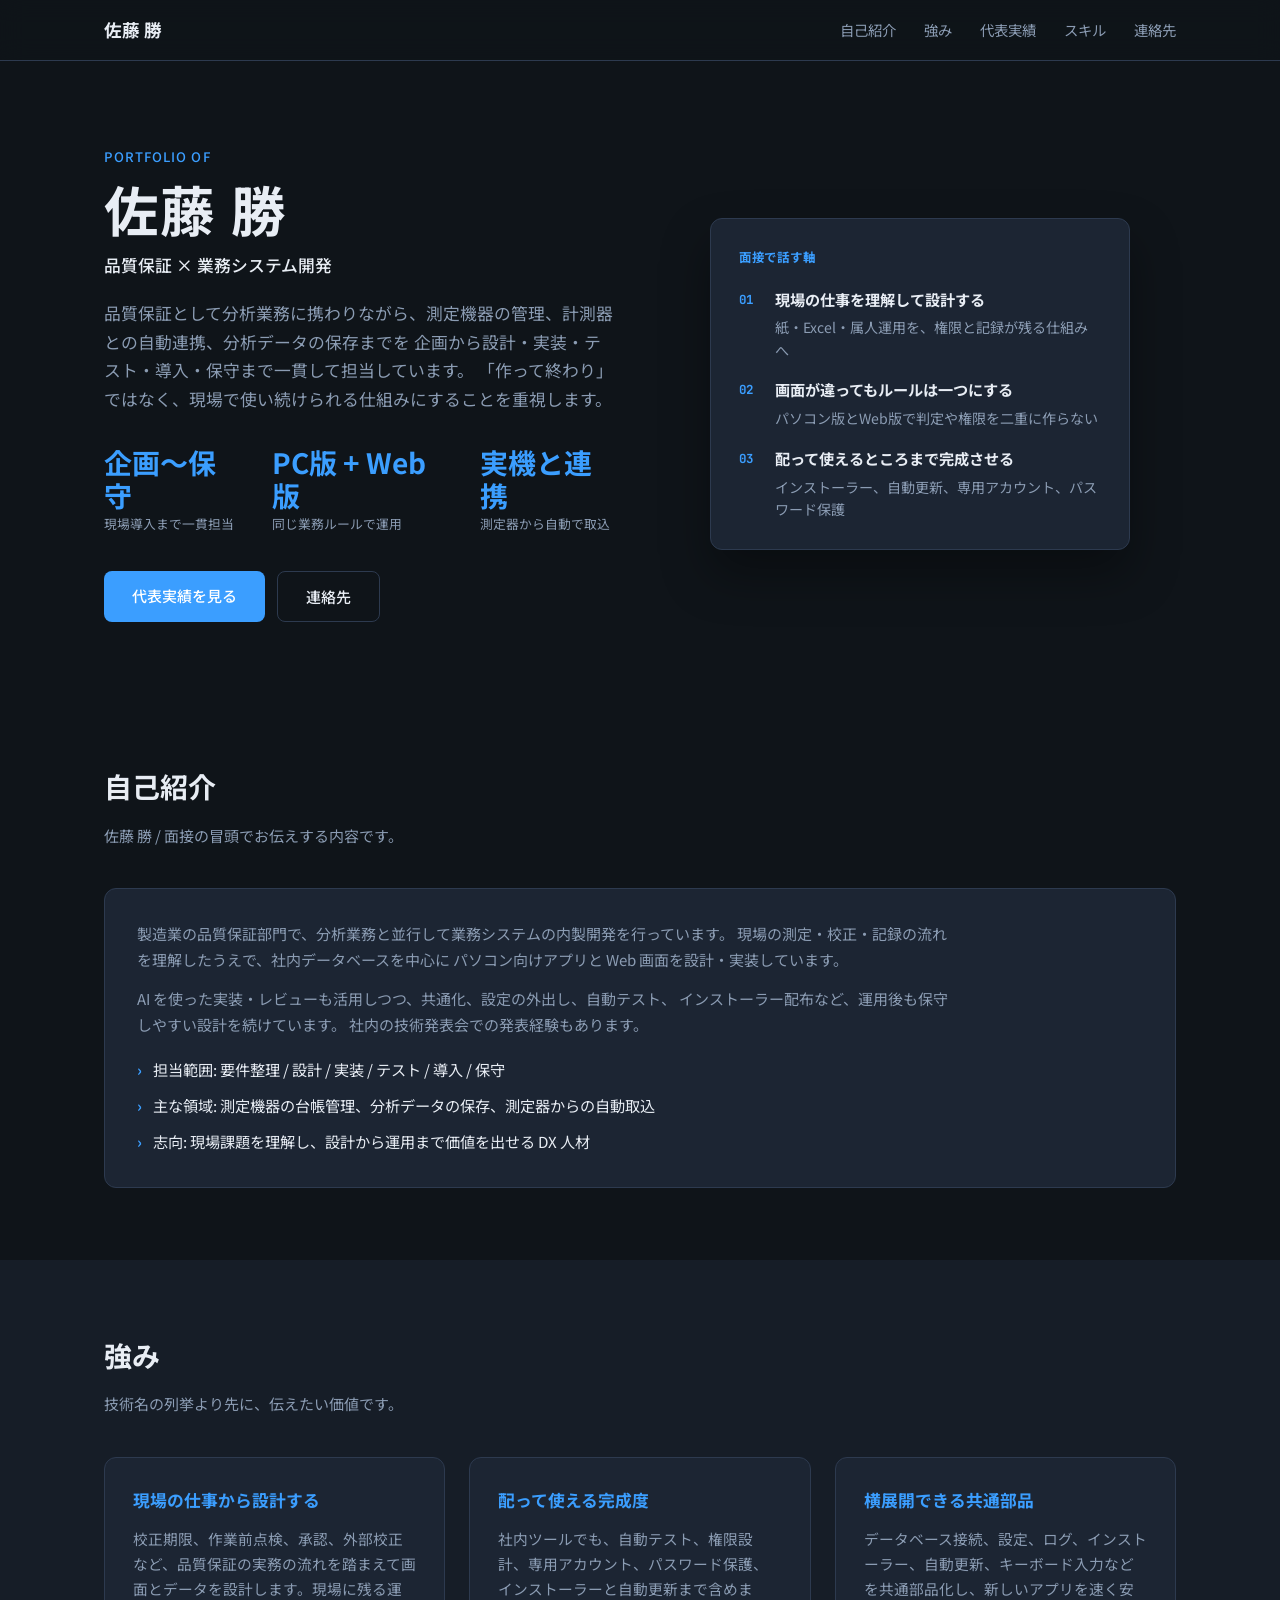
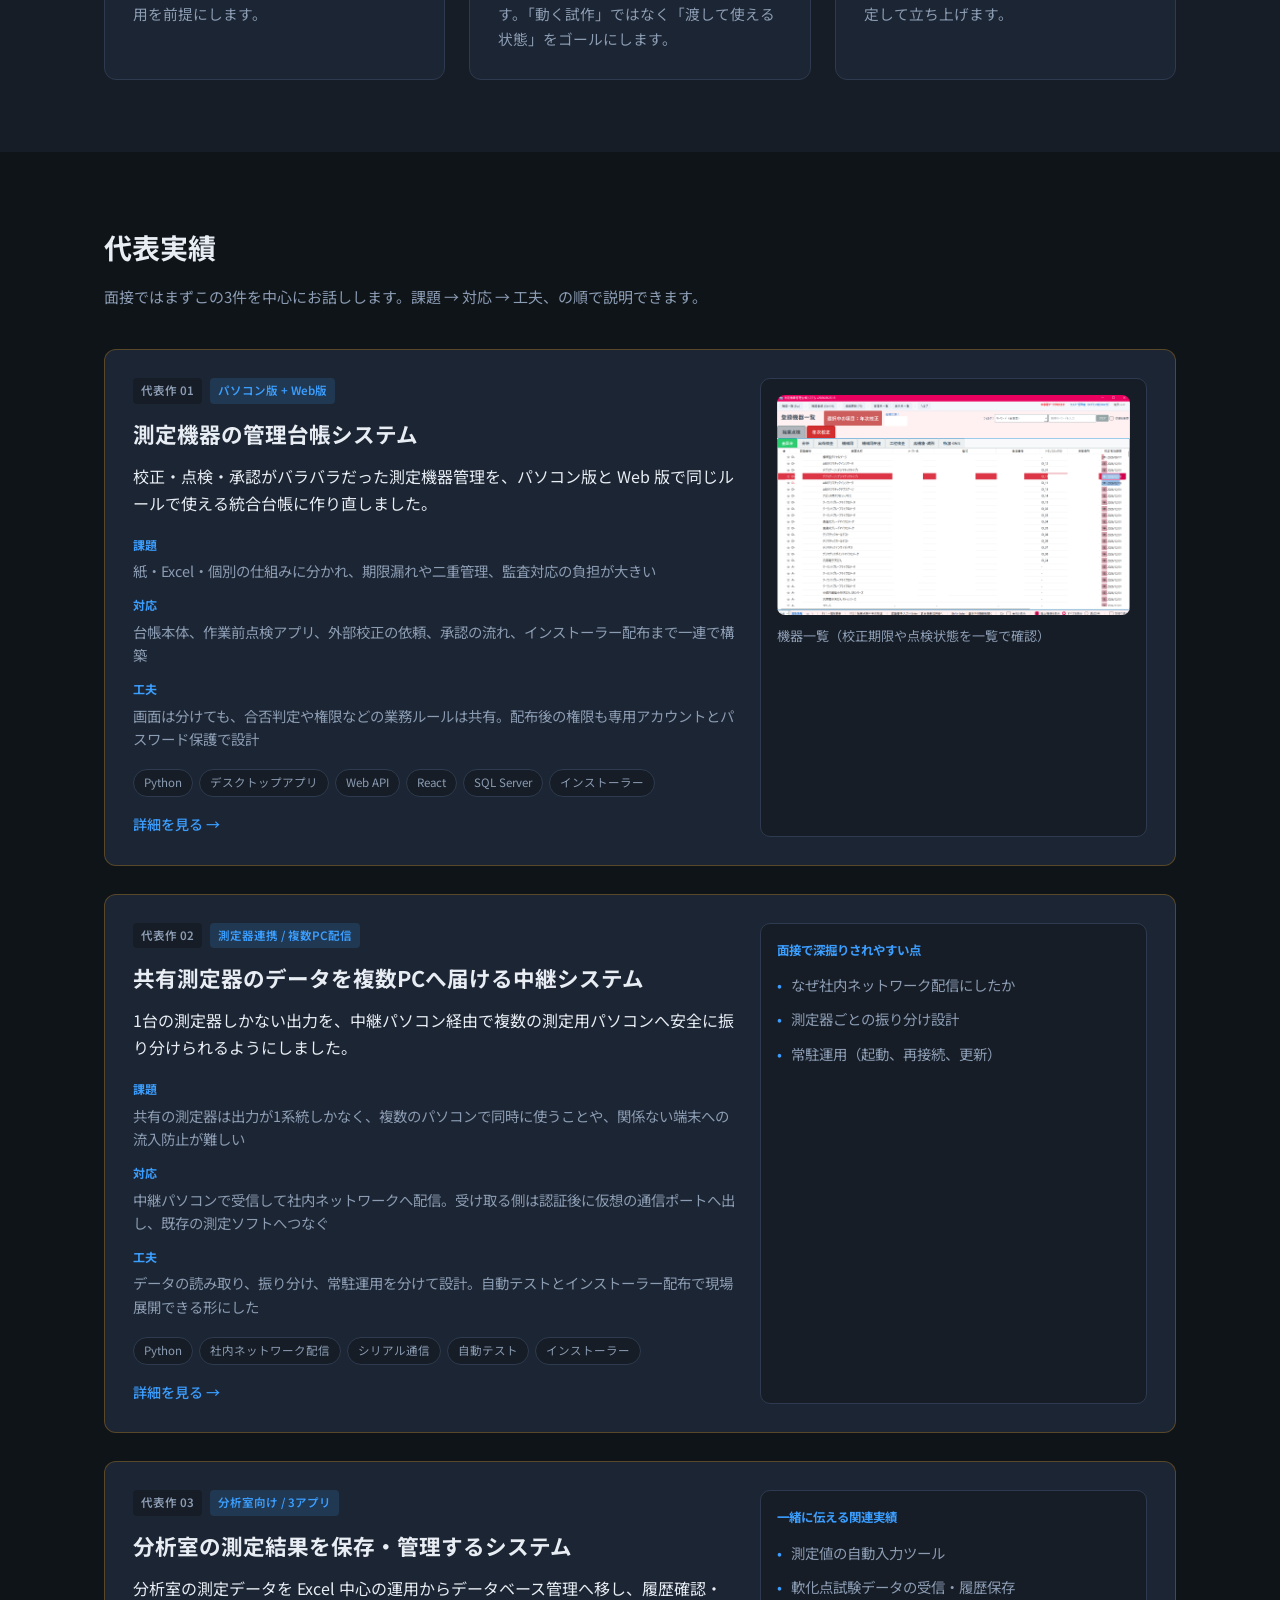
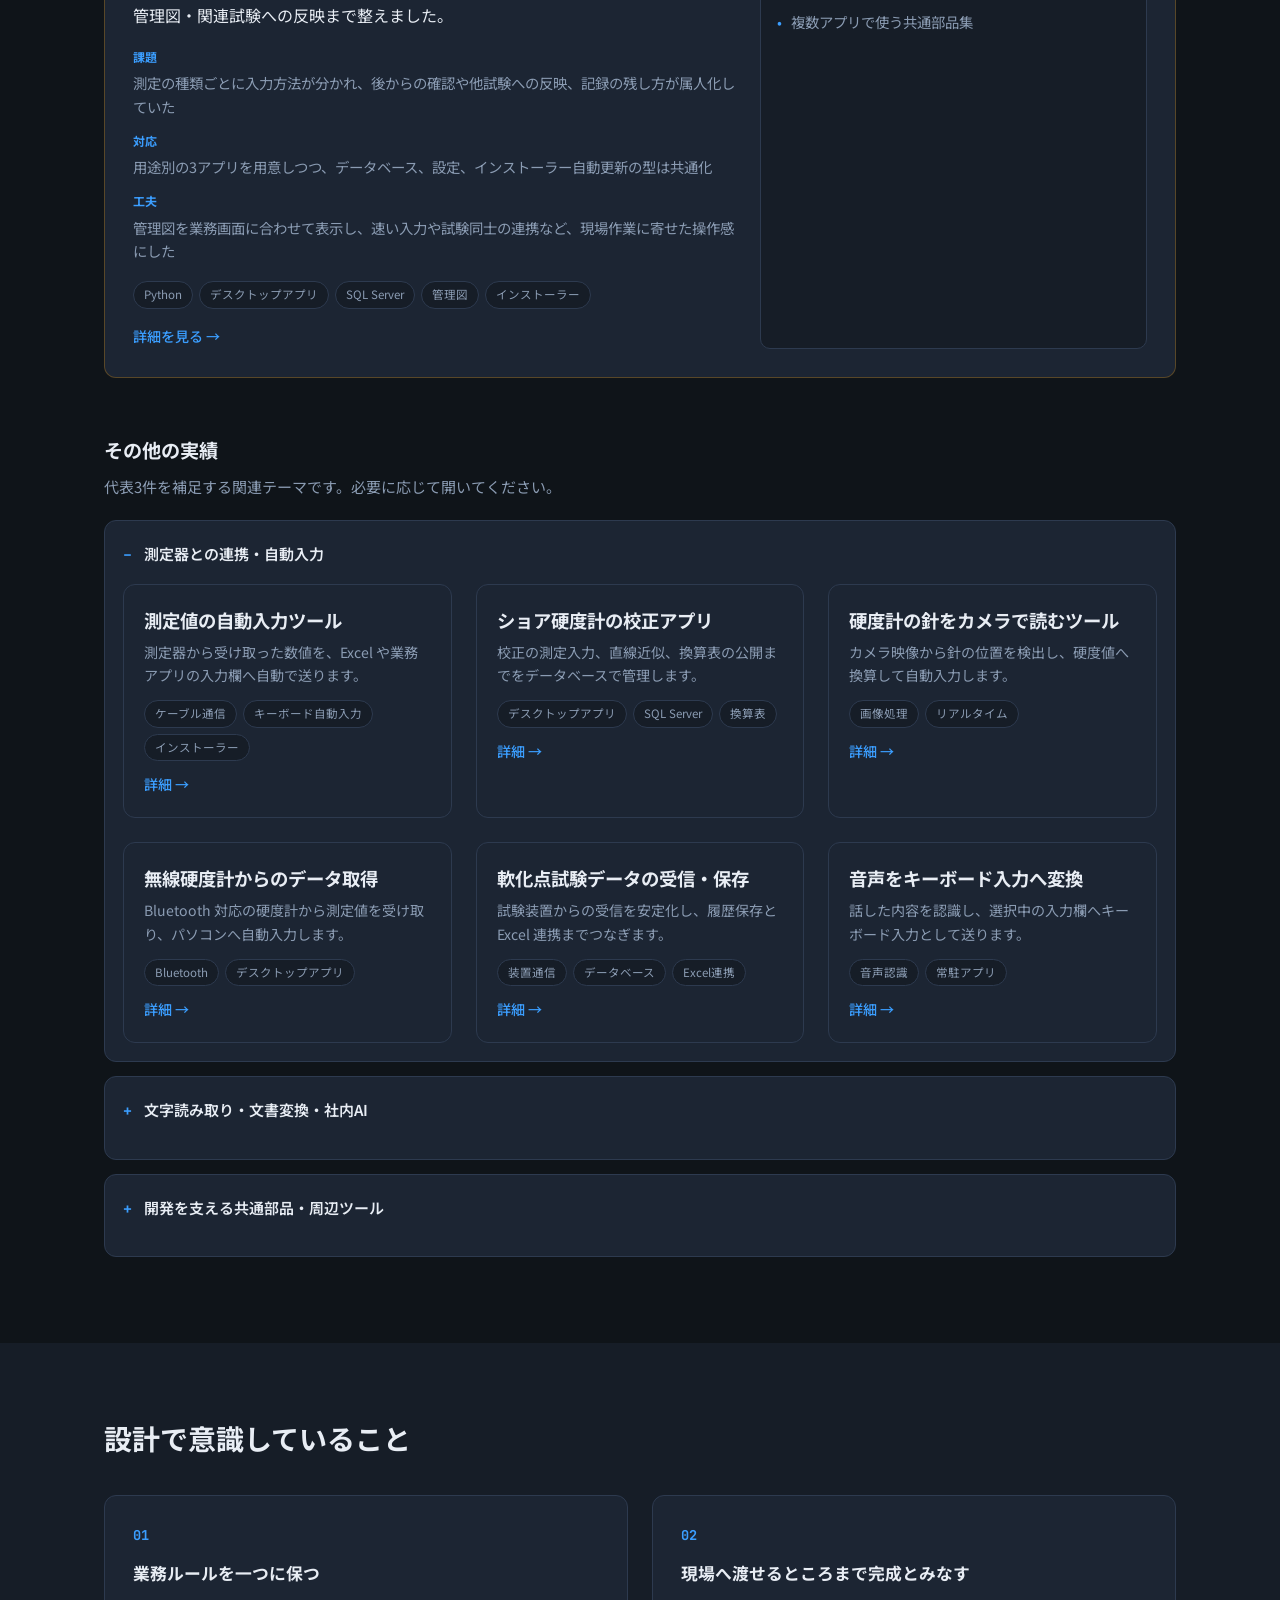
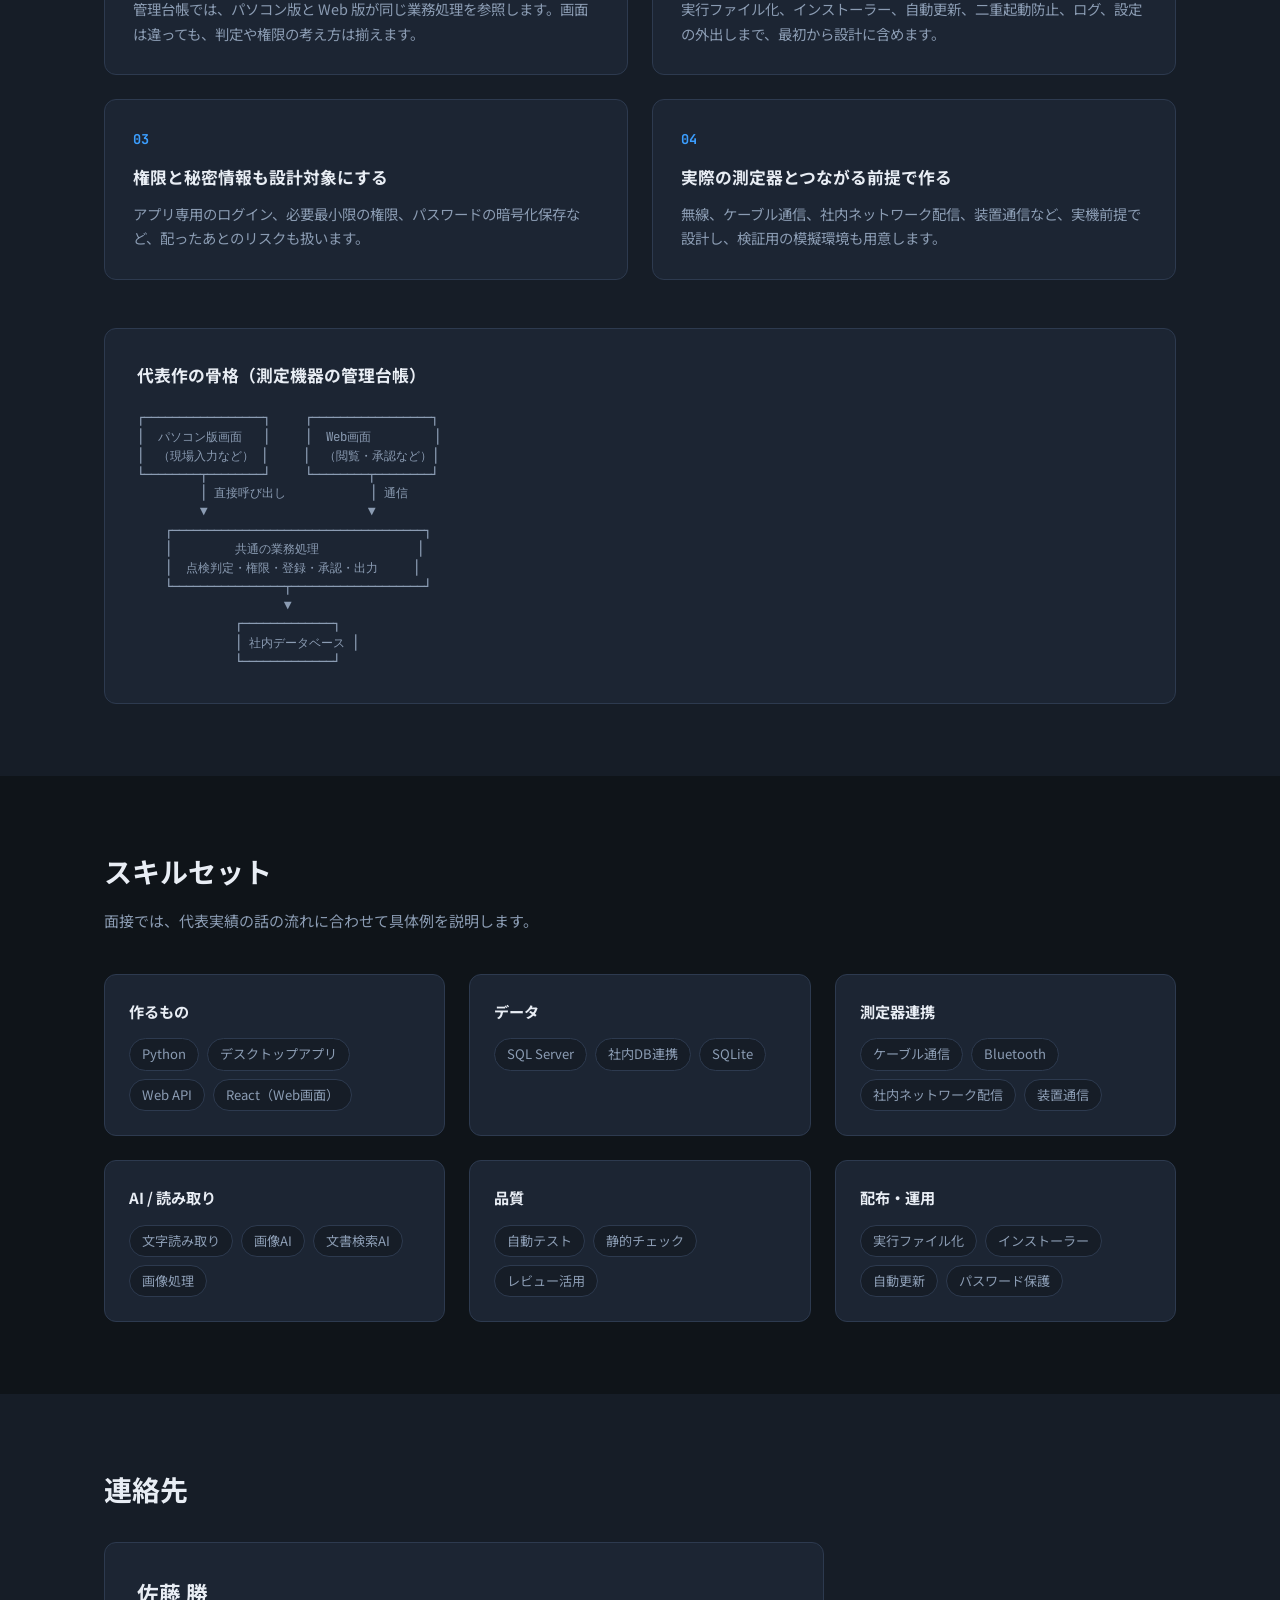
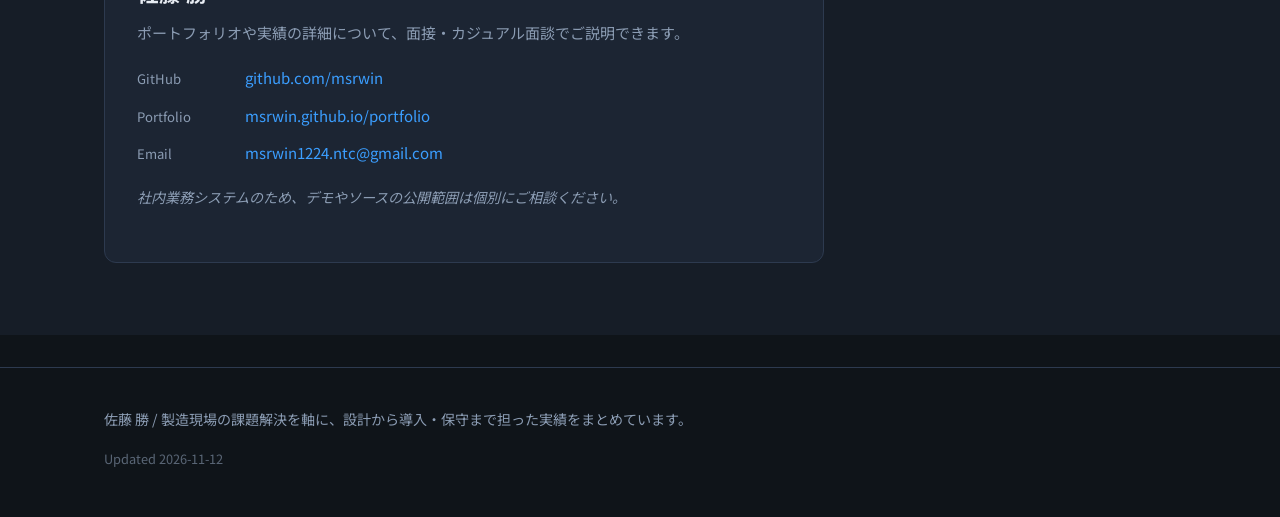
==== commit 3fa08548: "feat: use full name and plain-language project titles トップに佐藤 勝を明示し、専門用語を一般にも伝わる名称へ揃える。  Co-authored-" ====
--- a/index.html
+++ b/index.html
@@ -3,17 +3,17 @@
 <head>
   <meta charset="UTF-8">
   <meta name="viewport" content="width=device-width, initial-scale=1.0">
-  <title>佐藤 | 製造現場向け業務システム・計測連携ポートフォリオ</title>
-  <meta name="description" content="品質保証の現場知見をもとに、測定機器台帳・計測器連携・分析データ管理まで設計・開発・配布・保守を一貫して担当した実績ポートフォリオ">
+  <title>佐藤 勝 | 製造現場向け業務システムのポートフォリオ</title>
+  <meta name="description" content="佐藤 勝のポートフォリオ。品質保証の現場知見をもとに、測定機器管理・計測器連携・分析データ管理の設計から導入・保守まで一貫して担当した実績をまとめています。">
   <link rel="preconnect" href="https://fonts.googleapis.com">
   <link rel="preconnect" href="https://fonts.gstatic.com" crossorigin>
   <link href="https://fonts.googleapis.com/css2?family=Noto+Sans+JP:wght@400;500;700&family=JetBrains+Mono:wght@400;500&display=swap" rel="stylesheet">
-  <link rel="stylesheet" href="styles.css?v=20261112b">
+  <link rel="stylesheet" href="styles.css?v=20261112c">
 </head>
 <body>
   <header class="site-header">
     <nav class="nav">
-      <a class="logo" href="#top">佐藤 / Portfolio</a>
+      <a class="logo" href="#top">佐藤 勝</a>
       <ul class="nav-links">
         <li><a href="#about">自己紹介</a></li>
         <li><a href="#highlights">強み</a></li>
@@ -27,26 +27,26 @@
   <main id="top">
     <section class="hero">
       <div class="hero-inner">
-        <p class="hero-label">Manufacturing DX / QA Systems</p>
-        <p class="hero-name">佐藤</p>
-        <h1>品質保証の現場課題を、<br>使える業務システムにする</h1>
+        <p class="hero-identity">Portfolio of</p>
+        <h1 class="hero-fullname">佐藤 勝</h1>
+        <p class="hero-role">品質保証 × 業務システム開発</p>
         <p class="hero-lead">
-          品質保証として分析業務に携わりながら、測定機器管理・計測器連携・分析データ管理の
-          要件定義から設計・実装・テスト・MSI 配布・現場導入・保守まで一貫して担当しています。
-          「作って終わり」ではなく、現場で継続利用される設計を重視します。
+          品質保証として分析業務に携わりながら、測定機器の管理、計測器との自動連携、分析データの保存までを
+          企画から設計・実装・テスト・導入・保守まで一貫して担当しています。
+          「作って終わり」ではなく、現場で使い続けられる仕組みにすることを重視します。
         </p>
         <div class="hero-stats">
           <div class="stat">
-            <span class="stat-num">要件〜保守</span>
-            <span class="stat-label">一気通貫で担当</span>
+            <span class="stat-num">企画〜保守</span>
+            <span class="stat-label">現場導入まで一貫担当</span>
           </div>
           <div class="stat">
-            <span class="stat-num">Desktop+Web</span>
-            <span class="stat-label">同一業務ロジック共有</span>
+            <span class="stat-num">PC版 + Web版</span>
+            <span class="stat-label">同じ業務ルールで運用</span>
           </div>
           <div class="stat">
-            <span class="stat-num">実機連携</span>
-            <span class="stat-label">BLE / シリアル / MQTT</span>
+            <span class="stat-num">実機と連携</span>
+            <span class="stat-label">測定器から自動で取込</span>
           </div>
         </div>
         <div class="hero-actions">
@@ -58,9 +58,9 @@
         <div class="pitch-card">
           <p class="pitch-kicker">面接で話す軸</p>
           <ol class="pitch-list">
-            <li><strong>現場の業務を理解して設計する</strong><span>紙・Excel・属人運用を、権限と監査に耐える仕組みへ</span></li>
-            <li><strong>Desktop と Web でロジックを二重化しない</strong><span>共通 services 層で仕様乖離を防ぐ</span></li>
-            <li><strong>配布・更新・権限まで含めて完成させる</strong><span>MSI・自動更新・専用ログイン・秘密保護</span></li>
+            <li><strong>現場の仕事を理解して設計する</strong><span>紙・Excel・属人運用を、権限と記録が残る仕組みへ</span></li>
+            <li><strong>画面が違ってもルールは一つにする</strong><span>パソコン版とWeb版で判定や権限を二重に作らない</span></li>
+            <li><strong>配って使えるところまで完成させる</strong><span>インストーラー、自動更新、専用アカウント、パスワード保護</span></li>
           </ol>
         </div>
       </div>
@@ -69,22 +69,22 @@
     <section id="about" class="section">
       <div class="container">
         <h2 class="section-title">自己紹介</h2>
-        <p class="section-desc">面接の冒頭でお伝えする内容です。</p>
+        <p class="section-desc">佐藤 勝 / 面接の冒頭でお伝えする内容です。</p>
         <div class="intro-panel">
           <p>
             製造業の品質保証部門で、分析業務と並行して業務システムの内製開発を行っています。
-            現場の測定・校正・記録業務を理解したうえで、SQL Server を中心に PyQt デスクトップアプリと
-            React / FastAPI の Web を設計・実装しています。
+            現場の測定・校正・記録の流れを理解したうえで、社内データベースを中心に
+            パソコン向けアプリと Web 画面を設計・実装しています。
           </p>
           <p>
-            Cursor を中心に複数 AI を組み合わせた実装・レビューも活用しつつ、
-            共通化・設定外部化・pytest・MSI 配布など、運用後の保守性を意識した設計を続けています。
-            社内技術発表会での発表経験もあります。
+            AI を使った実装・レビューも活用しつつ、共通化、設定の外出し、自動テスト、
+            インストーラー配布など、運用後も保守しやすい設計を続けています。
+            社内の技術発表会での発表経験もあります。
           </p>
           <ul class="intro-points">
             <li>担当範囲: 要件整理 / 設計 / 実装 / テスト / 導入 / 保守</li>
-            <li>主な領域: 測定機器台帳、分析データ管理、計測器からの自動取込</li>
-            <li>志向: 現場課題を理解し、設計から運用まで価値を出せる DX エンジニア</li>
+            <li>主な領域: 測定機器の台帳管理、分析データの保存、測定器からの自動取込</li>
+            <li>志向: 現場課題を理解し、設計から運用まで価値を出せる DX 人材</li>
           </ul>
         </div>
       </div>
@@ -93,19 +93,19 @@
     <section id="highlights" class="section section-alt">
       <div class="container">
         <h2 class="section-title">強み</h2>
-        <p class="section-desc">技術スタックの列挙より先に、採用側に伝えたい価値です。</p>
+        <p class="section-desc">技術名の列挙より先に、伝えたい価値です。</p>
         <div class="about-grid">
           <div class="about-card">
-            <h3>ドメイン起点の設計</h3>
-            <p>校正期限、始業点検、承認、社外校正など、品質保証の実務フローを理解したうえで画面とデータモデルを切っています。現場に残る運用を前提に設計します。</p>
+            <h3>現場の仕事から設計する</h3>
+            <p>校正期限、作業前点検、承認、外部校正など、品質保証の実務の流れを踏まえて画面とデータを設計します。現場に残る運用を前提にします。</p>
           </div>
           <div class="about-card">
-            <h3>一貫した品質と配布</h3>
-            <p>社内ツールでも pytest、権限設計、専用ログイン、DPAPI による秘密保護、WiX MSI / 自動更新まで含めます。「動くデモ」ではなく「配って使える状態」をゴールにします。</p>
+            <h3>配って使える完成度</h3>
+            <p>社内ツールでも、自動テスト、権限設計、専用アカウント、パスワード保護、インストーラーと自動更新まで含めます。「動く試作」ではなく「渡して使える状態」をゴールにします。</p>
           </div>
           <div class="about-card">
-            <h3>横展開できる共通基盤</h3>
-            <p>DB 接続、設定、ログ、MSI、自動更新、キーボード入力などを汎用機能集として切り出し、新規アプリの立ち上がりを速くしています。</p>
+            <h3>横展開できる共通部品</h3>
+            <p>データベース接続、設定、ログ、インストーラー、自動更新、キーボード入力などを共通部品化し、新しいアプリを速く安定して立ち上げます。</p>
           </div>
         </div>
       </div>
@@ -114,7 +114,7 @@
     <section id="projects" class="section">
       <div class="container">
         <h2 class="section-title">代表実績</h2>
-        <p class="section-desc">面接ではまずこの3件を中心にお話しします。課題 → 打ち手 → 技術的な工夫、の順で説明できます。</p>
+        <p class="section-desc">面接ではまずこの3件を中心にお話しします。課題 → 対応 → 工夫、の順で説明できます。</p>
 
         <div class="featured-stack">
 
@@ -122,34 +122,34 @@
             <div class="featured-story-main">
               <div class="card-header">
                 <span class="card-version">代表作 01</span>
-                <span class="card-category">Desktop + Web / SQL Server</span>
-              </div>
-              <h3>測定機器管理台帳システム</h3>
-              <p class="story-outcome">校正・点検・承認が分散していた測定機器管理を、デスクトップと Web で同じ業務ルールを共有する統合台帳に再設計しました。</p>
+                <span class="card-category">パソコン版 + Web版</span>
+              </div>
+              <h3>測定機器の管理台帳システム</h3>
+              <p class="story-outcome">校正・点検・承認がバラバラだった測定機器管理を、パソコン版と Web 版で同じルールで使える統合台帳に作り直しました。</p>
               <dl class="story-facts">
                 <div>
                   <dt>課題</dt>
-                  <dd>紙・Excel・個別システムに分散し、期限漏れや二重管理、監査対応の負荷が大きい</dd>
-                </div>
-                <div>
-                  <dt>打ち手</dt>
-                  <dd>共通 services 層 + SQL Server。台帳本体、始業点検アプリ、社外校正、承認フロー、MSI 配布まで一連で構築</dd>
+                  <dd>紙・Excel・個別の仕組みに分かれ、期限漏れや二重管理、監査対応の負担が大きい</dd>
+                </div>
+                <div>
+                  <dt>対応</dt>
+                  <dd>台帳本体、作業前点検アプリ、外部校正の依頼、承認の流れ、インストーラー配布まで一連で構築</dd>
                 </div>
                 <div>
                   <dt>工夫</dt>
-                  <dd>UI を分けても判定・権限・登録ロジックは共有。専用ログインと秘密保護で配布後の権限も設計</dd>
+                  <dd>画面は分けても、合否判定や権限などの業務ルールは共有。配布後の権限も専用アカウントとパスワード保護で設計</dd>
                 </div>
               </dl>
               <div class="tech-tags">
-                <span>Python</span><span>PyQt6</span><span>FastAPI</span><span>React</span><span>SQL Server</span><span>WiX MSI</span>
-              </div>
-              <a href="project.html?id=equipment-management" class="card-detail-link">詳細・構成を見る →</a>
+                <span>Python</span><span>デスクトップアプリ</span><span>Web API</span><span>React</span><span>SQL Server</span><span>インストーラー</span>
+              </div>
+              <a href="project.html?id=equipment-management" class="card-detail-link">詳細を見る →</a>
             </div>
             <div class="featured-story-media">
               <a href="screenshots/equipment-management__機器一覧.png" target="_blank" rel="noopener noreferrer">
                 <img src="screenshots/equipment-management__機器一覧.png" alt="測定機器管理台帳の機器一覧画面" loading="lazy">
               </a>
-              <p class="media-cap">機器一覧（校正期限・点検状態を一目で把握）</p>
+              <p class="media-cap">機器一覧（校正期限や点検状態を一覧で確認）</p>
             </div>
           </article>
 
@@ -157,35 +157,35 @@
             <div class="featured-story-main">
               <div class="card-header">
                 <span class="card-version">代表作 02</span>
-                <span class="card-category">分散 / MQTT / シリアル</span>
-              </div>
-              <h3>測定器データ中継システム（U-WAVE）</h3>
-              <p class="story-outcome">1台の測定器出力を、複数の測定用 PC へ安全に振り分ける中継基盤を設計・実装しました。</p>
+                <span class="card-category">測定器連携 / 複数PC配信</span>
+              </div>
+              <h3>共有測定器のデータを複数PCへ届ける中継システム</h3>
+              <p class="story-outcome">1台の測定器しかない出力を、中継パソコン経由で複数の測定用パソコンへ安全に振り分けられるようにしました。</p>
               <dl class="story-facts">
                 <div>
                   <dt>課題</dt>
-                  <dd>共有測定器は物理的に1系統の出力しかなく、複数 PC での同時利用と不正受信防止が難しい</dd>
-                </div>
-                <div>
-                  <dt>打ち手</dt>
-                  <dd>中継 PC で受信し MQTT 配信。クライアントは認証後に仮想 COM へ出力し、既存の測定ソフトへ接続</dd>
+                  <dd>共有の測定器は出力が1系統しかなく、複数のパソコンで同時に使うことや、関係ない端末への流入防止が難しい</dd>
+                </div>
+                <div>
+                  <dt>対応</dt>
+                  <dd>中継パソコンで受信して社内ネットワークへ配信。受け取る側は認証後に仮想の通信ポートへ出し、既存の測定ソフトへつなぐ</dd>
                 </div>
                 <div>
                   <dt>工夫</dt>
-                  <dd>パケット解析・ルーティング・常駐運用を分離し、pytest と MSI 配布で現場展開できる形にした</dd>
+                  <dd>データの読み取り、振り分け、常駐運用を分けて設計。自動テストとインストーラー配布で現場展開できる形にした</dd>
                 </div>
               </dl>
               <div class="tech-tags">
-                <span>Python</span><span>MQTT</span><span>pyserial</span><span>tkinter</span><span>pytest</span><span>WiX MSI</span>
-              </div>
-              <a href="project.html?id=uwave-relay" class="card-detail-link">詳細・構成を見る →</a>
+                <span>Python</span><span>社内ネットワーク配信</span><span>シリアル通信</span><span>自動テスト</span><span>インストーラー</span>
+              </div>
+              <a href="project.html?id=uwave-relay" class="card-detail-link">詳細を見る →</a>
             </div>
             <div class="featured-story-aside">
               <p class="aside-label">面接で深掘りされやすい点</p>
               <ul>
-                <li>なぜ MQTT を選んだか</li>
-                <li>測定器 ID ベースの振り分け設計</li>
-                <li>現場常駐（トレイ・再接続・更新）</li>
+                <li>なぜ社内ネットワーク配信にしたか</li>
+                <li>測定器ごとの振り分け設計</li>
+                <li>常駐運用（起動、再接続、更新）</li>
               </ul>
             </div>
           </article>
@@ -194,35 +194,35 @@
             <div class="featured-story-main">
               <div class="card-header">
                 <span class="card-version">代表作 03</span>
-                <span class="card-category">分析室 / 3アプリ構成</span>
-              </div>
-              <h3>分析測定結果保存システム</h3>
-              <p class="story-outcome">分析室の測定データを Excel 起点から SQL Server 管理へ移し、履歴・管理図・関連試験連携まで標準化しました。</p>
+                <span class="card-category">分析室向け / 3アプリ</span>
+              </div>
+              <h3>分析室の測定結果を保存・管理するシステム</h3>
+              <p class="story-outcome">分析室の測定データを Excel 中心の運用からデータベース管理へ移し、履歴確認・管理図・関連試験への反映まで整えました。</p>
               <dl class="story-facts">
                 <div>
                   <dt>課題</dt>
-                  <dd>測定種別ごとに入力方法が分かれ、統計確認や他試験への反映、証跡管理が属人化していた</dd>
-                </div>
-                <div>
-                  <dt>打ち手</dt>
-                  <dd>測定種別に特化した3アプリを用意しつつ、DB・設定・MSI 自動更新の型は共通化</dd>
+                  <dd>測定の種類ごとに入力方法が分かれ、後からの確認や他試験への反映、記録の残し方が属人化していた</dd>
+                </div>
+                <div>
+                  <dt>対応</dt>
+                  <dd>用途別の3アプリを用意しつつ、データベース、設定、インストーラー自動更新の型は共通化</dd>
                 </div>
                 <div>
                   <dt>工夫</dt>
-                  <dd>管理図を業務画面に合わせて描画し、高速入力や試験間連携など現場作業に寄せた UI にした</dd>
+                  <dd>管理図を業務画面に合わせて表示し、速い入力や試験同士の連携など、現場作業に寄せた操作感にした</dd>
                 </div>
               </dl>
               <div class="tech-tags">
-                <span>Python</span><span>PyQt6</span><span>SQL Server</span><span>QPainter</span><span>WiX MSI</span>
-              </div>
-              <a href="project.html?id=analysis-measurement-storage" class="card-detail-link">詳細・構成を見る →</a>
+                <span>Python</span><span>デスクトップアプリ</span><span>SQL Server</span><span>管理図</span><span>インストーラー</span>
+              </div>
+              <a href="project.html?id=analysis-measurement-storage" class="card-detail-link">詳細を見る →</a>
             </div>
             <div class="featured-story-aside">
               <p class="aside-label">一緒に伝える関連実績</p>
               <ul>
-                <li>MeasureCOM: 測定値の自動入力</li>
-                <li>軟化点データ取得: 装置受信と履歴 DB</li>
-                <li>汎用機能集: 共通モジュール横展開</li>
+                <li>測定値の自動入力ツール</li>
+                <li>軟化点試験データの受信・履歴保存</li>
+                <li>複数アプリで使う共通部品集</li>
               </ul>
             </div>
           </article>
@@ -231,111 +231,111 @@
 
         <div class="more-projects">
           <h3 class="more-title">その他の実績</h3>
-          <p class="more-desc">代表3件を補足する関連テーマです。詳細は必要に応じて展開してください。</p>
+          <p class="more-desc">代表3件を補足する関連テーマです。必要に応じて開いてください。</p>
 
           <details class="project-group" open>
-            <summary>計測器連携・自動入力</summary>
+            <summary>測定器との連携・自動入力</summary>
             <div class="project-grid project-grid-compact">
               <article class="project-card compact" data-id="measurecom">
-                <h4>MeasureCOM</h4>
-                <p>測定器の COM 受信値を、Excel や業務アプリの入力欄へ自動送信する常駐ツール。</p>
-                <div class="tech-tags"><span>シリアル</span><span>SendInput</span><span>MSI</span></div>
+                <h4>測定値の自動入力ツール</h4>
+                <p>測定器から受け取った数値を、Excel や業務アプリの入力欄へ自動で送ります。</p>
+                <div class="tech-tags"><span>ケーブル通信</span><span>キーボード自動入力</span><span>インストーラー</span></div>
                 <a href="project.html?id=measurecom" class="card-detail-link">詳細 →</a>
               </article>
               <article class="project-card compact" data-id="shore-hardness-calibration">
-                <h4>D型SH計 校正</h4>
-                <p>ショア硬度計の校正測定・回帰・換算係数を DB 公開し、針検出ツールと連携。</p>
-                <div class="tech-tags"><span>PyQt6</span><span>SQL Server</span><span>回帰</span></div>
+                <h4>ショア硬度計の校正アプリ</h4>
+                <p>校正の測定入力、直線近似、換算表の公開までをデータベースで管理します。</p>
+                <div class="tech-tags"><span>デスクトップアプリ</span><span>SQL Server</span><span>換算表</span></div>
                 <a href="project.html?id=shore-hardness-calibration" class="card-detail-link">詳細 →</a>
               </article>
               <article class="project-card compact" data-id="needle-detection">
-                <h4>ショア硬度計 針検出</h4>
-                <p>カメラ映像から針位置を検出し、硬度値へ換算して自動入力。</p>
-                <div class="tech-tags"><span>OpenCV</span><span>リアルタイム</span></div>
+                <h4>硬度計の針をカメラで読むツール</h4>
+                <p>カメラ映像から針の位置を検出し、硬度値へ換算して自動入力します。</p>
+                <div class="tech-tags"><span>画像処理</span><span>リアルタイム</span></div>
                 <a href="project.html?id=needle-detection" class="card-detail-link">詳細 →</a>
               </article>
               <article class="project-card compact" data-id="time5370-data-acquisition">
-                <h4>TIME5370 データ取得</h4>
-                <p>BLE 硬度計からの測定値取得とキーボード送信。</p>
-                <div class="tech-tags"><span>BLE</span><span>PyQt6</span></div>
+                <h4>無線硬度計からのデータ取得</h4>
+                <p>Bluetooth 対応の硬度計から測定値を受け取り、パソコンへ自動入力します。</p>
+                <div class="tech-tags"><span>Bluetooth</span><span>デスクトップアプリ</span></div>
                 <a href="project.html?id=time5370-data-acquisition" class="card-detail-link">詳細 →</a>
               </article>
               <article class="project-card compact" data-id="softening-point-data">
-                <h4>軟化点データ取得</h4>
-                <p>試験装置からの安定受信、履歴 DB 登録、Excel 連携。</p>
-                <div class="tech-tags"><span>Telnet</span><span>SQL Server</span></div>
+                <h4>軟化点試験データの受信・保存</h4>
+                <p>試験装置からの受信を安定化し、履歴保存と Excel 連携までつなぎます。</p>
+                <div class="tech-tags"><span>装置通信</span><span>データベース</span><span>Excel連携</span></div>
                 <a href="project.html?id=softening-point-data" class="card-detail-link">詳細 →</a>
               </article>
               <article class="project-card compact" data-id="voice-hid">
-                <h4>音声入力 HID</h4>
-                <p>音声認識結果をキーボード入力として送出するトレイ常駐アプリ。</p>
-                <div class="tech-tags"><span>音声認識</span><span>HID</span></div>
+                <h4>音声をキーボード入力へ変換</h4>
+                <p>話した内容を認識し、選択中の入力欄へキーボード入力として送ります。</p>
+                <div class="tech-tags"><span>音声認識</span><span>常駐アプリ</span></div>
                 <a href="project.html?id=voice-hid" class="card-detail-link">詳細 →</a>
               </article>
             </div>
           </details>
 
           <details class="project-group">
-            <summary>AI・OCR・文書変換</summary>
+            <summary>文字読み取り・文書変換・社内AI</summary>
             <div class="project-grid project-grid-compact">
               <article class="project-card compact" data-id="shaft-ring-ocr">
-                <h4>軸受リング OCR → Excel</h4>
-                <p>手書き測定表を OCR / VLM で読み取り、確認後に Excel 化。</p>
-                <div class="tech-tags"><span>OCR</span><span>VLM</span><span>pytest</span></div>
+                <h4>手書き測定表の読み取り → Excel</h4>
+                <p>手書きの測定表を読み取り、確認したうえで Excel に落とします。</p>
+                <div class="tech-tags"><span>文字読み取り</span><span>画像AI</span><span>自動テスト</span></div>
                 <a href="project.html?id=shaft-ring-ocr" class="card-detail-link">詳細 →</a>
               </article>
               <article class="project-card compact" data-id="rag-system">
-                <h4>ローカル RAG</h4>
-                <p>社内ドキュメントをクラウドに出さず質問応答するローカル構成。</p>
-                <div class="tech-tags"><span>ChromaDB</span><span>LM Studio</span></div>
+                <h4>社内文書へ質問できるローカルAI</h4>
+                <p>社内の資料を外部へ出さず、質問して答えを探す仕組みです。</p>
+                <div class="tech-tags"><span>文書検索</span><span>ローカルAI</span></div>
                 <a href="project.html?id=rag-system" class="card-detail-link">詳細 →</a>
               </article>
               <article class="project-card compact" data-id="excel-translator">
                 <h4>Excel 翻訳ツール</h4>
-                <p>複数翻訳エンジンのフォールバックでセル単位翻訳。</p>
-                <div class="tech-tags"><span>openpyxl</span><span>GGUF</span></div>
+                <p>セル単位で翻訳し、使えなかった場合は別の翻訳手段へ切り替えます。</p>
+                <div class="tech-tags"><span>Excel</span><span>翻訳</span></div>
                 <a href="project.html?id=excel-translator" class="card-detail-link">詳細 →</a>
               </article>
               <article class="project-card compact" data-id="pdf-to-excel">
-                <h4>PDF → Excel 変換</h4>
-                <p>スキャン PDF の表を Vision API で構造化して Excel 化。</p>
-                <div class="tech-tags"><span>Vision API</span><span>PyMuPDF</span></div>
+                <h4>PDF の表を Excel へ変換</h4>
+                <p>スキャンした PDF の表を読み取り、Excel として再利用できるようにします。</p>
+                <div class="tech-tags"><span>PDF</span><span>画像認識</span></div>
                 <a href="project.html?id=pdf-to-excel" class="card-detail-link">詳細 →</a>
               </article>
             </div>
           </details>
 
           <details class="project-group">
-            <summary>開発基盤・ユーティリティ</summary>
+            <summary>開発を支える共通部品・周辺ツール</summary>
             <div class="project-grid project-grid-compact">
               <article class="project-card compact" data-id="common-utilities">
-                <h4>汎用機能集</h4>
-                <p>MSI、自動更新、DPAPI、DB 接続、入力補助などの共通実装。</p>
-                <div class="tech-tags"><span>横断再利用</span><span>WiX</span><span>DPAPI</span></div>
+                <h4>複数アプリで使う共通部品集</h4>
+                <p>インストーラー、自動更新、パスワード保護、DB接続などを共通化しています。</p>
+                <div class="tech-tags"><span>共通化</span><span>インストーラー</span><span>パスワード保護</span></div>
                 <a href="project.html?id=common-utilities" class="card-detail-link">詳細 →</a>
               </article>
               <article class="project-card compact" data-id="py-to-exe-tool">
-                <h4>py → exe 化ツール</h4>
-                <p>依存解析から venv / PyInstaller までを GUI で実行。</p>
-                <div class="tech-tags"><span>AST</span><span>PyInstaller</span></div>
+                <h4>Python を実行ファイル化する工具</h4>
+                <p>必要な部品の検出から実行ファイル作成までを画面操作で行います。</p>
+                <div class="tech-tags"><span>ビルド支援</span><span>実行ファイル化</span></div>
                 <a href="project.html?id=py-to-exe-tool" class="card-detail-link">詳細 →</a>
               </article>
               <article class="project-card compact" data-id="drawing-pdf-manager">
-                <h4>図番 PDF 管理</h4>
-                <p>図番と PDF の対応を検索・プレビューする軽量管理ツール。</p>
-                <div class="tech-tags"><span>SQLite</span><span>PyMuPDF</span></div>
+                <h4>図面番号と PDF の管理ツール</h4>
+                <p>図面番号から PDF を探して、その場で内容を確認できます。</p>
+                <div class="tech-tags"><span>図面管理</span><span>PDF表示</span></div>
                 <a href="project.html?id=drawing-pdf-manager" class="card-detail-link">詳細 →</a>
               </article>
               <article class="project-card compact" data-id="drawing-editor">
-                <h4>図面編集ツール</h4>
-                <p>番号振り付けとスキャン図面の背景除去。</p>
-                <div class="tech-tags"><span>Pillow</span><span>OpenCV</span></div>
+                <h4>図面への番号付け・掃除ツール</h4>
+                <p>図面への番号振りと、スキャン図面の背景汚れ除去を支援します。</p>
+                <div class="tech-tags"><span>画像編集</span><span>図面</span></div>
                 <a href="project.html?id=drawing-editor" class="card-detail-link">詳細 →</a>
               </article>
               <article class="project-card compact" data-id="cursor-usage-dashboard">
-                <h4>Cursor 使用量ダッシュボード</h4>
-                <p>IDE 使用量 CSV の可視化。</p>
-                <div class="tech-tags"><span>pandas</span><span>PyQt6</span></div>
+                <h4>AI開発ツールの使用量見える化</h4>
+                <p>開発支援AIの利用量を集計し、グラフで確認します。</p>
+                <div class="tech-tags"><span>集計</span><span>可視化</span></div>
                 <a href="project.html?id=cursor-usage-dashboard" class="card-detail-link">詳細 →</a>
               </article>
             </div>
@@ -350,41 +350,41 @@
         <div class="arch-grid">
           <div class="arch-card">
             <div class="arch-icon">01</div>
-            <h3>業務ロジックの単一化</h3>
-            <p>管理台帳では Desktop と Web が同じ services 層を参照します。画面差は吸収しつつ、判定や権限の二重実装を避けます。</p>
+            <h3>業務ルールを一つに保つ</h3>
+            <p>管理台帳では、パソコン版と Web 版が同じ業務処理を参照します。画面は違っても、判定や権限の考え方は揃えます。</p>
           </div>
           <div class="arch-card">
             <div class="arch-icon">02</div>
-            <h3>現場導入まで含めた完成定義</h3>
-            <p>EXE / MSI、自動更新、単一起動、ログ、設定外部化までを最初から設計に含めます。</p>
+            <h3>現場へ渡せるところまで完成とみなす</h3>
+            <p>実行ファイル化、インストーラー、自動更新、二重起動防止、ログ、設定の外出しまで、最初から設計に含めます。</p>
           </div>
           <div class="arch-card">
             <div class="arch-icon">03</div>
-            <h3>権限と秘密情報の扱い</h3>
-            <p>アプリ専用ログイン、最小権限、DPAPI による秘密保護など、配布後の運用リスクも設計対象にします。</p>
+            <h3>権限と秘密情報も設計対象にする</h3>
+            <p>アプリ専用のログイン、必要最小限の権限、パスワードの暗号化保存など、配ったあとのリスクも扱います。</p>
           </div>
           <div class="arch-card">
             <div class="arch-icon">04</div>
-            <h3>実機プロトコルとの接続</h3>
-            <p>BLE・シリアル・MQTT・TCP など、実機前提で設計し、検証用の仮想環境も用意します。</p>
+            <h3>実際の測定器とつながる前提で作る</h3>
+            <p>無線、ケーブル通信、社内ネットワーク配信、装置通信など、実機前提で設計し、検証用の模擬環境も用意します。</p>
           </div>
         </div>
 
         <div class="diagram-wrap">
-          <h3>代表作の骨格（測定機器管理台帳）</h3>
+          <h3>代表作の骨格（測定機器の管理台帳）</h3>
           <pre class="arch-diagram">┌─────────────────┐     ┌─────────────────┐
-│  Desktop UI     │     │  Web Frontend   │
-│  (PyQt6)        │     │  (React + TS)   │
+│  パソコン版画面   │     │  Web画面         │
+│  （現場入力など） │     │  （閲覧・承認など）│
 └────────┬────────┘     └────────┬────────┘
-         │ 直接呼出               │ HTTP
+         │ 直接呼び出し            │ 通信
          ▼                       ▼
     ┌────────────────────────────────────┐
-    │         services/（共通コア）        │
+    │         共通の業務処理              │
     │  点検判定・権限・登録・承認・出力     │
     └────────────────┬───────────────────┘
                      ▼
               ┌─────────────┐
-              │  SQL Server │
+              │ 社内データベース │
               └─────────────┘</pre>
         </div>
       </div>
@@ -393,57 +393,58 @@
     <section id="skills" class="section">
       <div class="container">
         <h2 class="section-title">スキルセット</h2>
-        <p class="section-desc">面接で詳しく話す技術は、代表実績の文脈にひも付けて説明します。</p>
+        <p class="section-desc">面接では、代表実績の話の流れに合わせて具体例を説明します。</p>
         <div class="skills-grid">
           <div class="skill-group">
-            <h3>言語・アプリ</h3>
+            <h3>作るもの</h3>
             <ul class="tag-list">
               <li>Python</li>
-              <li>PyQt6</li>
-              <li>FastAPI</li>
-              <li>React + TypeScript</li>
+              <li>デスクトップアプリ</li>
+              <li>Web API</li>
+              <li>React（Web画面）</li>
             </ul>
           </div>
           <div class="skill-group">
             <h3>データ</h3>
             <ul class="tag-list">
               <li>SQL Server</li>
-              <li>pyodbc</li>
+              <li>社内DB連携</li>
               <li>SQLite</li>
             </ul>
           </div>
           <div class="skill-group">
-            <h3>計測・連携</h3>
-            <ul class="tag-list">
-              <li>シリアル</li>
-              <li>BLE</li>
-              <li>MQTT</li>
-              <li>TCP / Telnet</li>
-            </ul>
-          </div>
-          <div class="skill-group">
-            <h3>AI / OCR</h3>
-            <ul class="tag-list">
-              <li>Tesseract / EasyOCR</li>
-              <li>VLM / RAG</li>
-              <li>OpenCV</li>
+            <h3>測定器連携</h3>
+            <ul class="tag-list">
+              <li>ケーブル通信</li>
+              <li>Bluetooth</li>
+              <li>社内ネットワーク配信</li>
+              <li>装置通信</li>
+            </ul>
+          </div>
+          <div class="skill-group">
+            <h3>AI / 読み取り</h3>
+            <ul class="tag-list">
+              <li>文字読み取り</li>
+              <li>画像AI</li>
+              <li>文書検索AI</li>
+              <li>画像処理</li>
             </ul>
           </div>
           <div class="skill-group">
             <h3>品質</h3>
             <ul class="tag-list">
-              <li>pytest</li>
-              <li>ruff</li>
+              <li>自動テスト</li>
+              <li>静的チェック</li>
               <li>レビュー活用</li>
             </ul>
           </div>
           <div class="skill-group">
             <h3>配布・運用</h3>
             <ul class="tag-list">
-              <li>PyInstaller</li>
-              <li>WiX MSI</li>
+              <li>実行ファイル化</li>
+              <li>インストーラー</li>
               <li>自動更新</li>
-              <li>DPAPI</li>
+              <li>パスワード保護</li>
             </ul>
           </div>
         </div>
@@ -454,6 +455,7 @@
       <div class="container">
         <h2 class="section-title">連絡先</h2>
         <div class="contact-panel">
+          <p class="contact-name">佐藤 勝</p>
           <p>ポートフォリオや実績の詳細について、面接・カジュアル面談でご説明できます。</p>
           <ul class="contact-list">
             <li><span>GitHub</span><a href="https://github.com/msrwin" target="_blank" rel="noopener noreferrer">github.com/msrwin</a></li>
@@ -468,11 +470,11 @@
 
   <footer class="site-footer">
     <div class="container">
-      <p>製造現場の課題解決を軸に、設計から導入・保守まで担った実績をまとめています。</p>
+      <p>佐藤 勝 / 製造現場の課題解決を軸に、設計から導入・保守まで担った実績をまとめています。</p>
       <p class="footer-copy">Updated 2026-11-12</p>
     </div>
   </footer>
 
-  <script src="script.js?v=20261112b"></script>
+  <script src="script.js?v=20261112c"></script>
 </body>
 </html>
--- a/styles.css
+++ b/styles.css
@@ -128,18 +128,11 @@
   margin-bottom: 16px;
 }
 
-.hero h1 {
-  font-size: clamp(2rem, 4vw, 2.75rem);
-  font-weight: 700;
-  line-height: 1.3;
-  margin-bottom: 20px;
-}
-
 .hero-lead {
   color: var(--text-muted);
   font-size: 1.05rem;
   margin-bottom: 32px;
-  max-width: 520px;
+  max-width: 540px;
 }
 
 .hero-stats {
@@ -197,11 +190,35 @@
   text-decoration: none;
 }
 
-.hero-name {
-  font-size: 1rem;
-  font-weight: 700;
+.hero-identity {
+  font-size: 0.82rem;
+  font-weight: 500;
+  letter-spacing: 0.08em;
+  text-transform: uppercase;
+  color: var(--accent);
+  margin-bottom: 10px;
+}
+
+.hero-fullname {
+  font-size: clamp(2.4rem, 5vw, 3.4rem);
+  font-weight: 700;
+  line-height: 1.15;
+  margin-bottom: 10px;
+  letter-spacing: 0.04em;
+}
+
+.hero-role {
+  font-size: 1.05rem;
+  font-weight: 500;
   color: var(--text);
-  margin-bottom: 10px;
+  margin-bottom: 20px;
+}
+
+.contact-name {
+  font-size: 1.35rem;
+  font-weight: 700;
+  color: var(--text) !important;
+  margin-bottom: 8px !important;
 }
 
 .hero-actions {
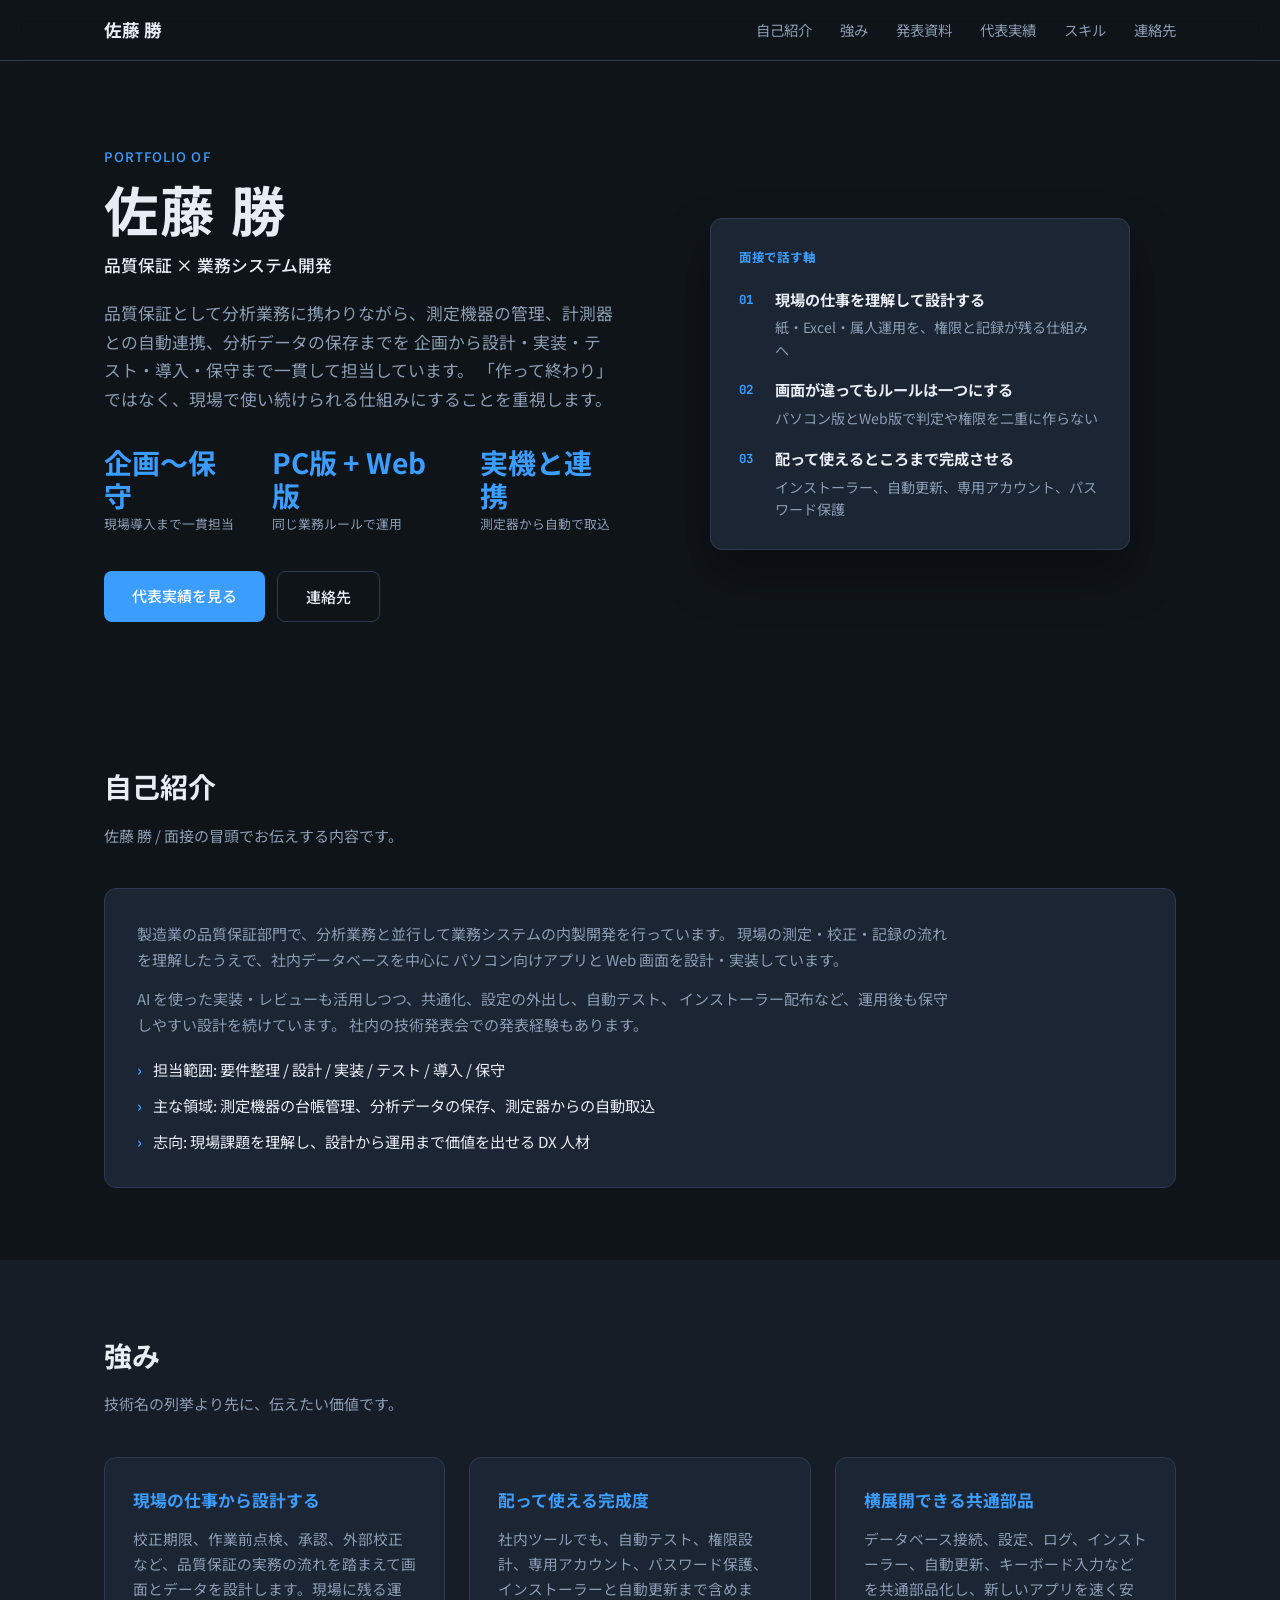
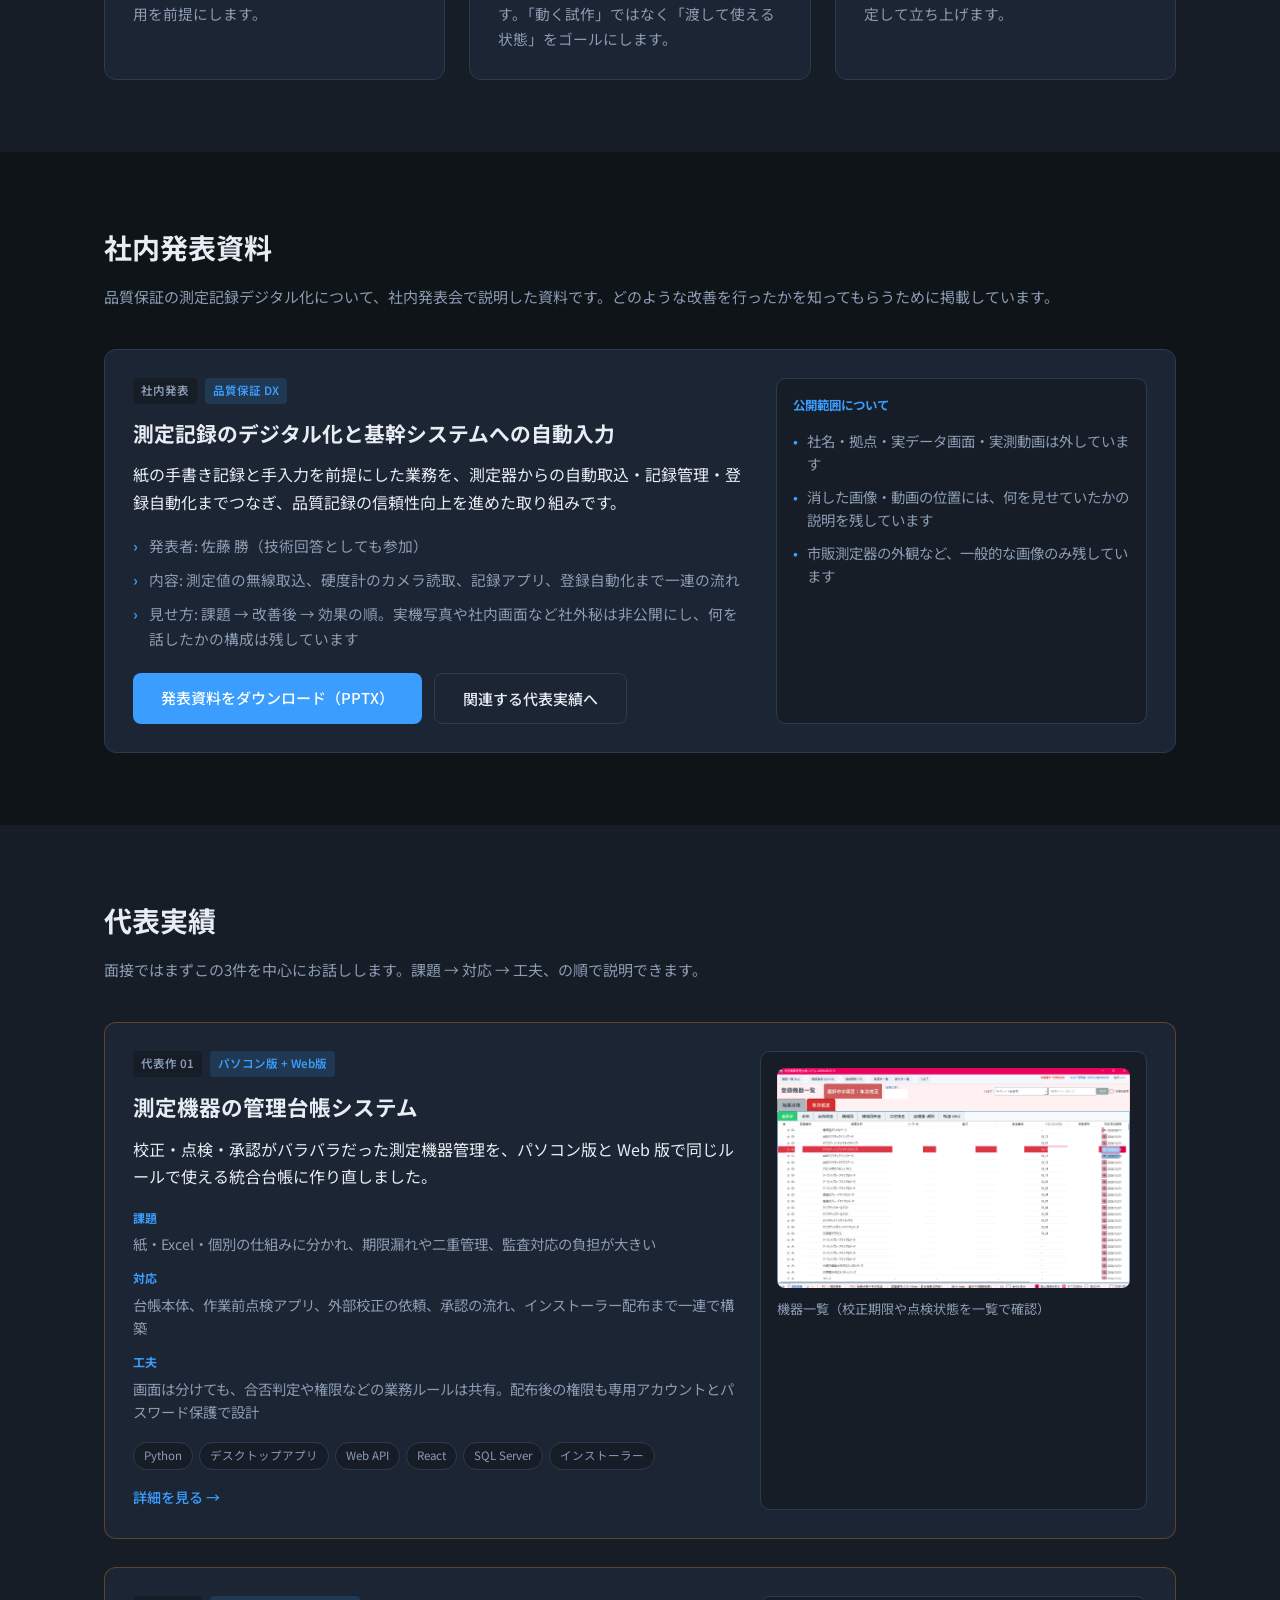
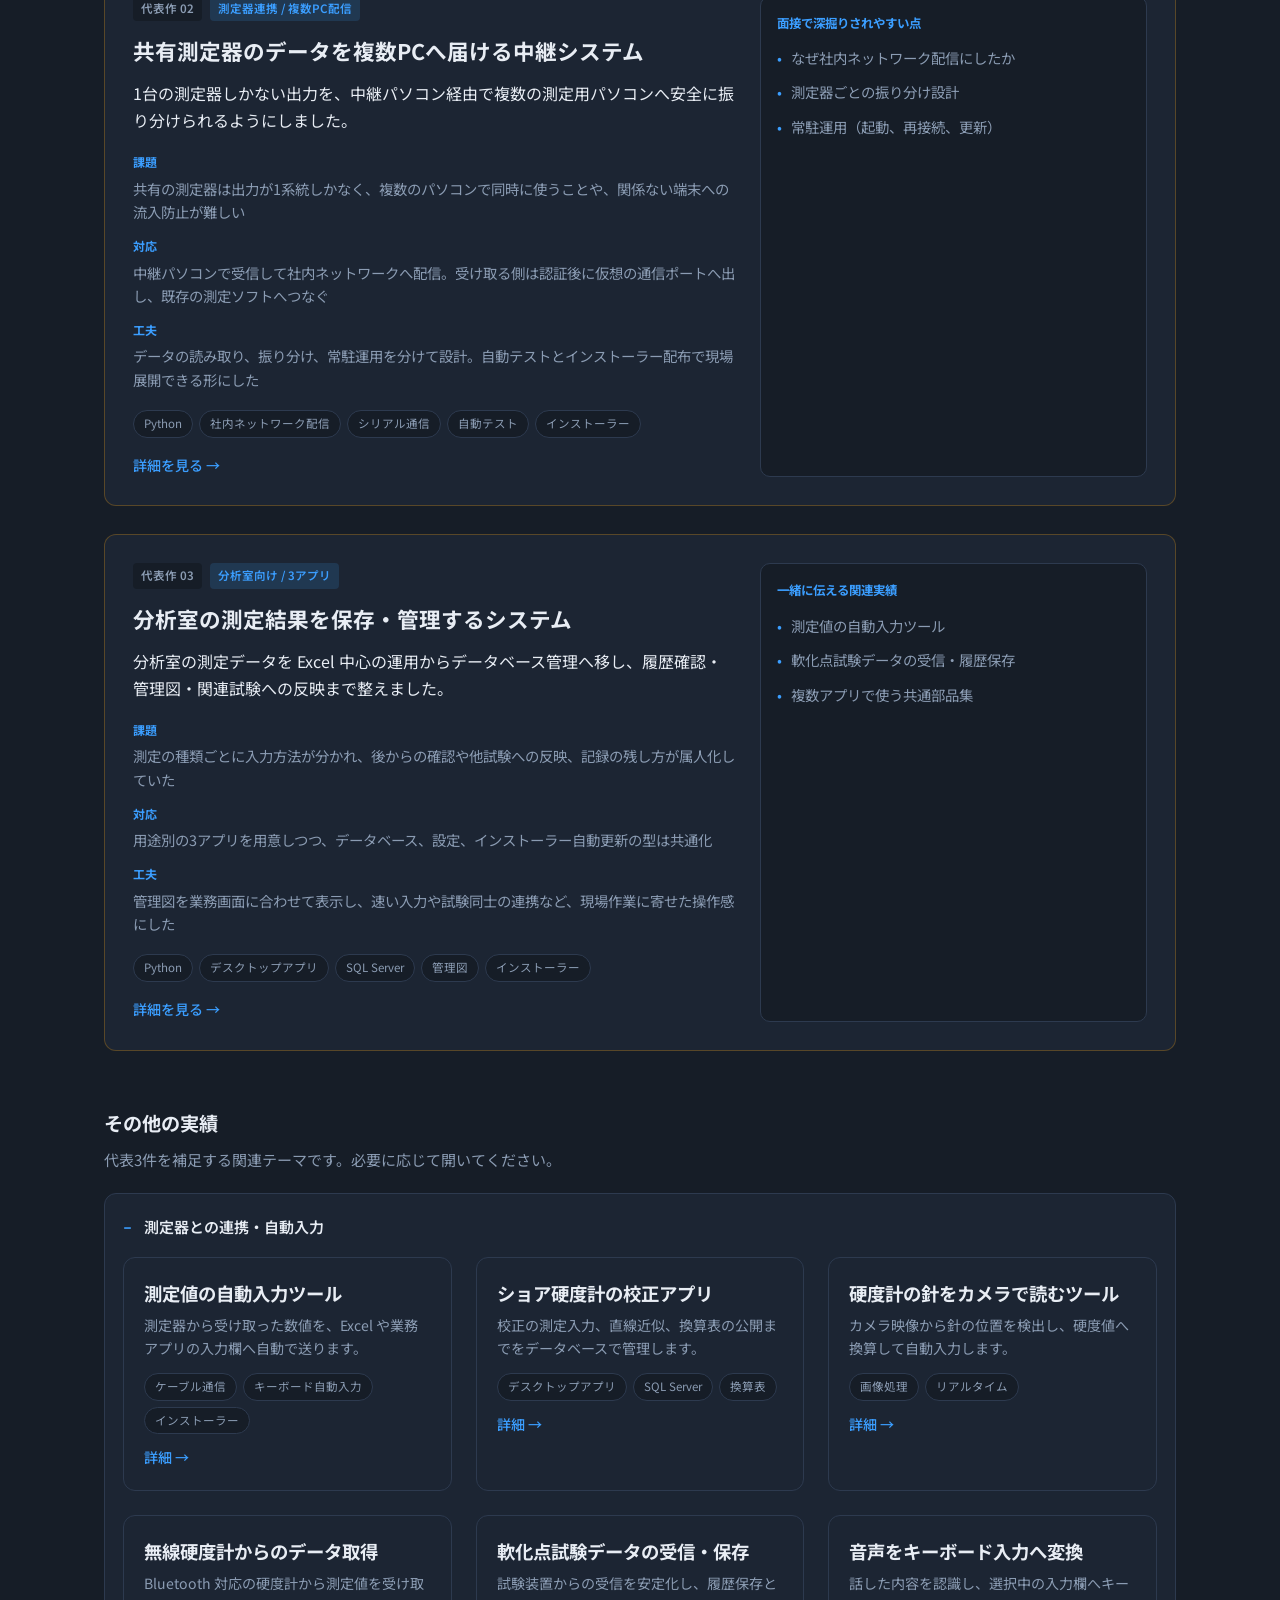
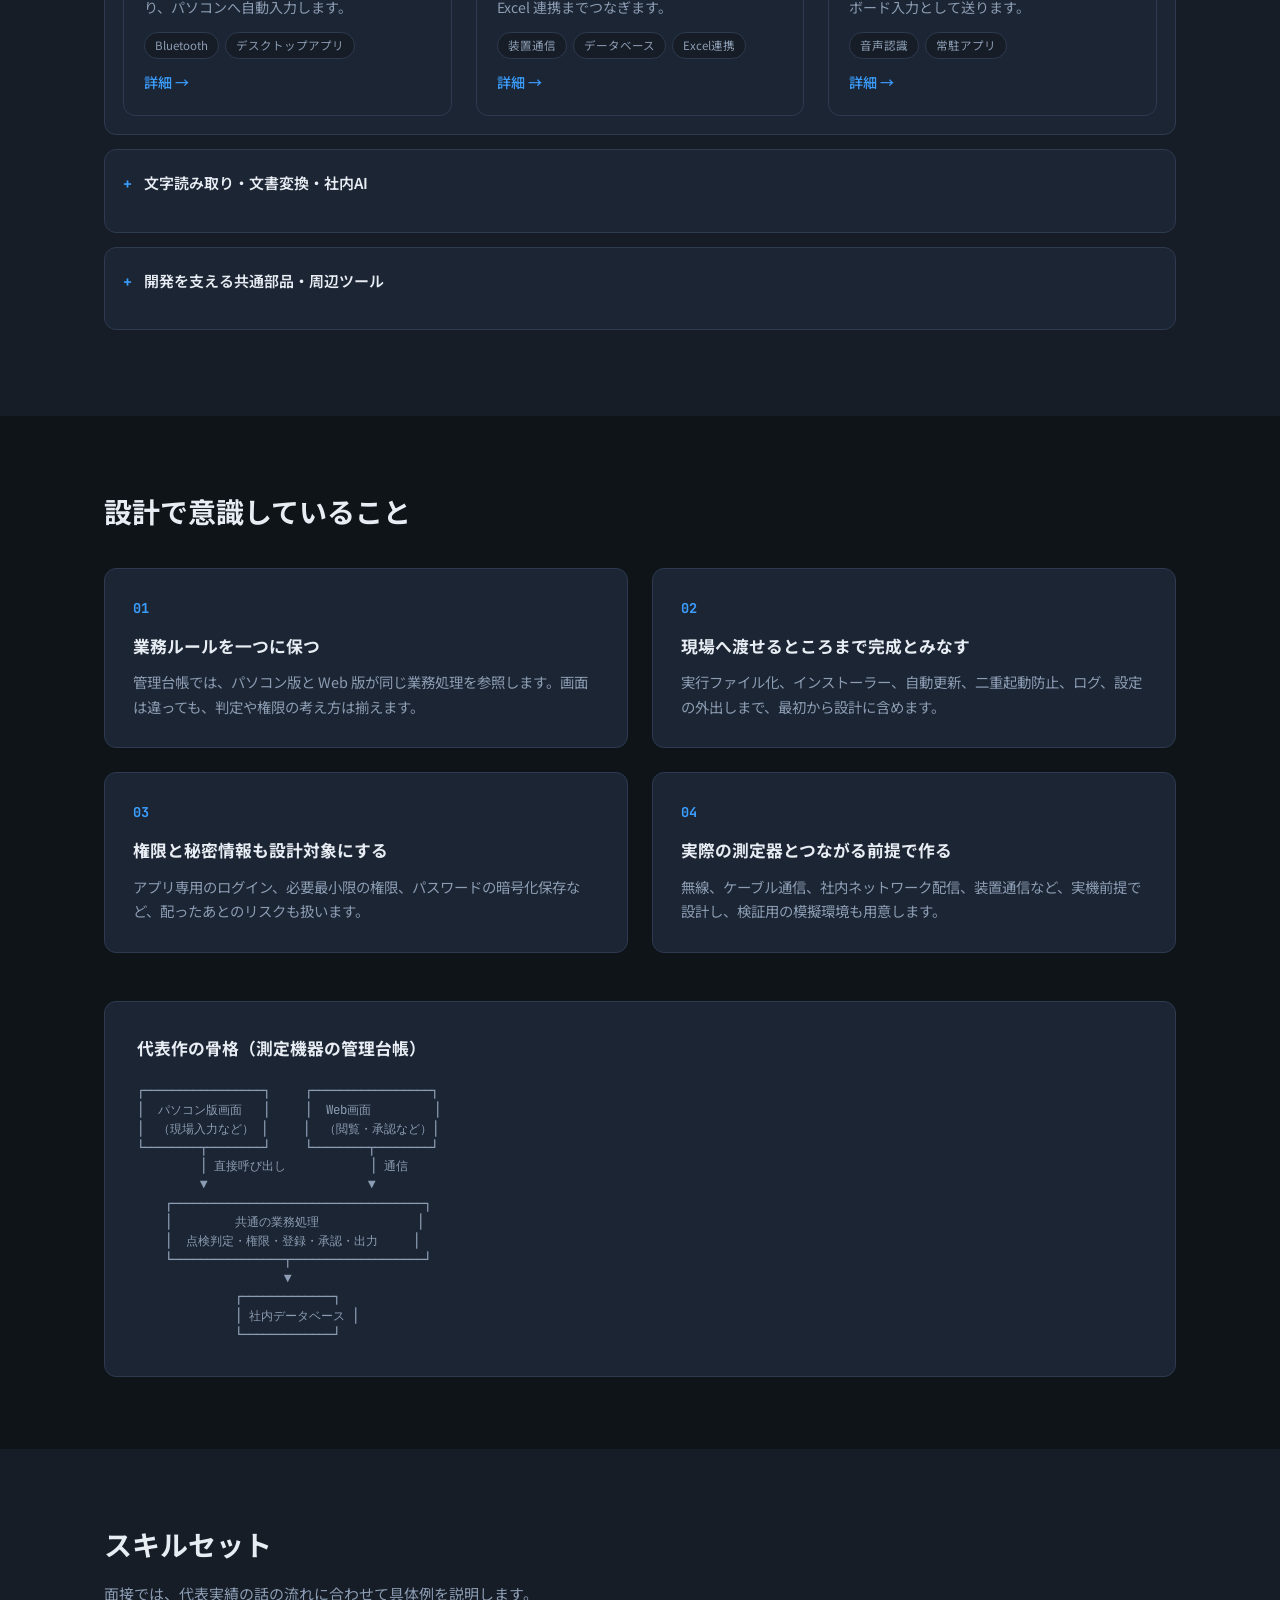
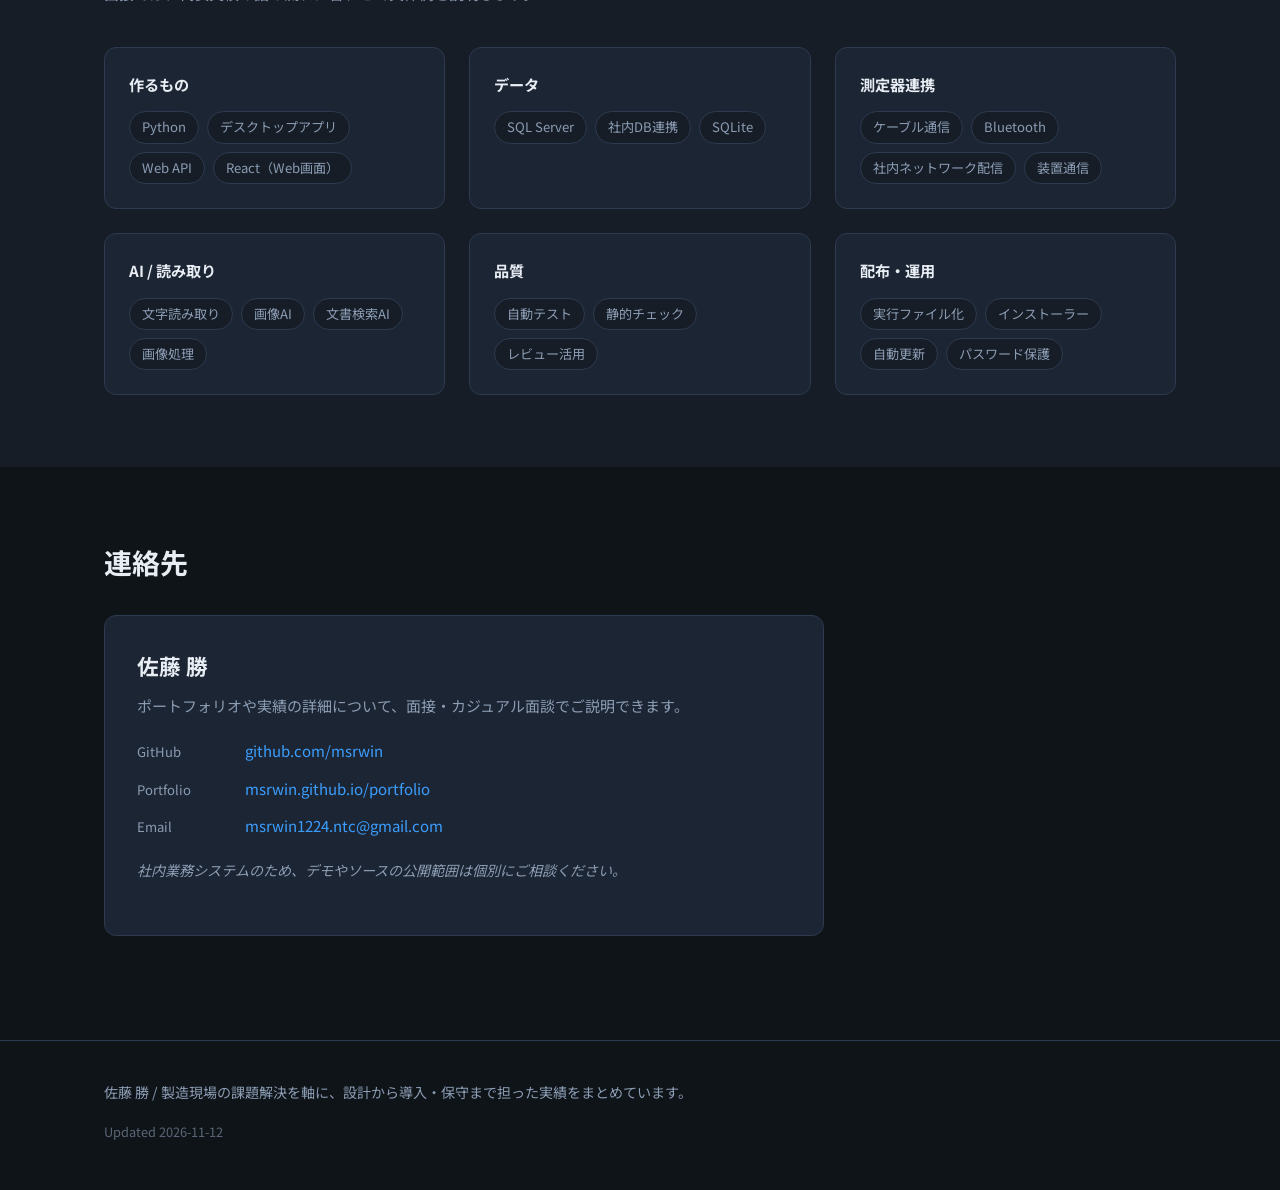
==== commit 47be7506: "feat: add sanitized DX presentation to portfolio 社内発表資料の公開版を掲載し、測定記録デジタル化のストーリーを示せるようにする。  Co-author" ====
--- a/index.html
+++ b/index.html
@@ -8,7 +8,7 @@
   <link rel="preconnect" href="https://fonts.googleapis.com">
   <link rel="preconnect" href="https://fonts.gstatic.com" crossorigin>
   <link href="https://fonts.googleapis.com/css2?family=Noto+Sans+JP:wght@400;500;700&family=JetBrains+Mono:wght@400;500&display=swap" rel="stylesheet">
-  <link rel="stylesheet" href="styles.css?v=20261112c">
+  <link rel="stylesheet" href="styles.css?v=20261112d">
 </head>
 <body>
   <header class="site-header">
@@ -17,6 +17,7 @@
       <ul class="nav-links">
         <li><a href="#about">自己紹介</a></li>
         <li><a href="#highlights">強み</a></li>
+        <li><a href="#talk">発表資料</a></li>
         <li><a href="#projects">代表実績</a></li>
         <li><a href="#skills">スキル</a></li>
         <li><a href="#contact">連絡先</a></li>
@@ -111,7 +112,41 @@
       </div>
     </section>
 
-    <section id="projects" class="section">
+    <section id="talk" class="section">
+      <div class="container">
+        <h2 class="section-title">社内発表資料</h2>
+        <p class="section-desc">品質保証の測定記録デジタル化について、社内発表会で説明した資料です。どのような改善を行ったかを知ってもらうために掲載しています。</p>
+        <article class="talk-panel">
+          <div class="talk-main">
+            <div class="card-header">
+              <span class="card-version">社内発表</span>
+              <span class="card-category">品質保証 DX</span>
+            </div>
+            <h3>測定記録のデジタル化と基幹システムへの自動入力</h3>
+            <p class="story-outcome">紙の手書き記録と手入力を前提にした業務を、測定器からの自動取込・記録管理・登録自動化までつなぎ、品質記録の信頼性向上を進めた取り組みです。</p>
+            <ul class="talk-points">
+              <li>発表者: 佐藤 勝（技術回答としても参加）</li>
+              <li>内容: 測定値の無線取込、硬度計のカメラ読取、記録アプリ、登録自動化まで一連の流れ</li>
+              <li>見せ方: 課題 → 改善後 → 効果の順。実機写真や社内画面など社外秘は非公開にし、何を話したかの構成は残しています</li>
+            </ul>
+            <div class="hero-actions">
+              <a class="btn-primary" href="assets/presentations/DX発表.pptx">発表資料をダウンロード（PPTX）</a>
+              <a class="btn-secondary" href="#projects">関連する代表実績へ</a>
+            </div>
+          </div>
+          <aside class="talk-aside">
+            <p class="aside-label">公開範囲について</p>
+            <ul>
+              <li>社名・拠点・実データ画面・実測動画は外しています</li>
+              <li>消した画像・動画の位置には、何を見せていたかの説明を残しています</li>
+              <li>市販測定器の外観など、一般的な画像のみ残しています</li>
+            </ul>
+          </aside>
+        </article>
+      </div>
+    </section>
+
+    <section id="projects" class="section section-alt">
       <div class="container">
         <h2 class="section-title">代表実績</h2>
         <p class="section-desc">面接ではまずこの3件を中心にお話しします。課題 → 対応 → 工夫、の順で説明できます。</p>
@@ -344,7 +379,7 @@
       </div>
     </section>
 
-    <section id="architecture" class="section section-alt">
+    <section id="architecture" class="section">
       <div class="container">
         <h2 class="section-title">設計で意識していること</h2>
         <div class="arch-grid">
@@ -390,7 +425,7 @@
       </div>
     </section>
 
-    <section id="skills" class="section">
+    <section id="skills" class="section section-alt">
       <div class="container">
         <h2 class="section-title">スキルセット</h2>
         <p class="section-desc">面接では、代表実績の話の流れに合わせて具体例を説明します。</p>
@@ -451,7 +486,7 @@
       </div>
     </section>
 
-    <section id="contact" class="section section-alt">
+    <section id="contact" class="section">
       <div class="container">
         <h2 class="section-title">連絡先</h2>
         <div class="contact-panel">
@@ -475,6 +510,6 @@
     </div>
   </footer>
 
-  <script src="script.js?v=20261112c"></script>
+  <script src="script.js?v=20261112d"></script>
 </body>
 </html>
--- a/styles.css
+++ b/styles.css
@@ -564,6 +564,73 @@
   color: var(--accent);
 }
 
+.talk-panel {
+  display: grid;
+  grid-template-columns: minmax(0, 1.5fr) minmax(240px, 0.9fr);
+  gap: 24px;
+  margin-top: 28px;
+  background: var(--surface);
+  border: 1px solid var(--border);
+  border-radius: var(--radius);
+  padding: 28px;
+}
+
+.talk-main h3 {
+  font-size: 1.3rem;
+  margin-bottom: 10px;
+}
+
+.talk-points {
+  list-style: none;
+  display: grid;
+  gap: 10px;
+  margin: 0 0 22px;
+}
+
+.talk-points li {
+  color: var(--text-muted);
+  font-size: 0.92rem;
+  padding-left: 16px;
+  position: relative;
+  line-height: 1.65;
+}
+
+.talk-points li::before {
+  content: "›";
+  position: absolute;
+  left: 0;
+  color: var(--accent);
+  font-weight: 700;
+}
+
+.talk-aside {
+  background: var(--bg-alt);
+  border: 1px solid var(--border);
+  border-radius: 10px;
+  padding: 16px;
+}
+
+.talk-aside ul {
+  list-style: none;
+  display: grid;
+  gap: 10px;
+}
+
+.talk-aside li {
+  color: var(--text-muted);
+  font-size: 0.9rem;
+  padding-left: 14px;
+  position: relative;
+  line-height: 1.6;
+}
+
+.talk-aside li::before {
+  content: "•";
+  position: absolute;
+  left: 0;
+  color: var(--accent);
+}
+
 .more-projects {
   margin-top: 56px;
 }
@@ -879,7 +946,8 @@
   .about-grid,
   .skills-grid,
   .arch-grid,
-  .featured-story {
+  .featured-story,
+  .talk-panel {
     grid-template-columns: 1fr;
   }
 
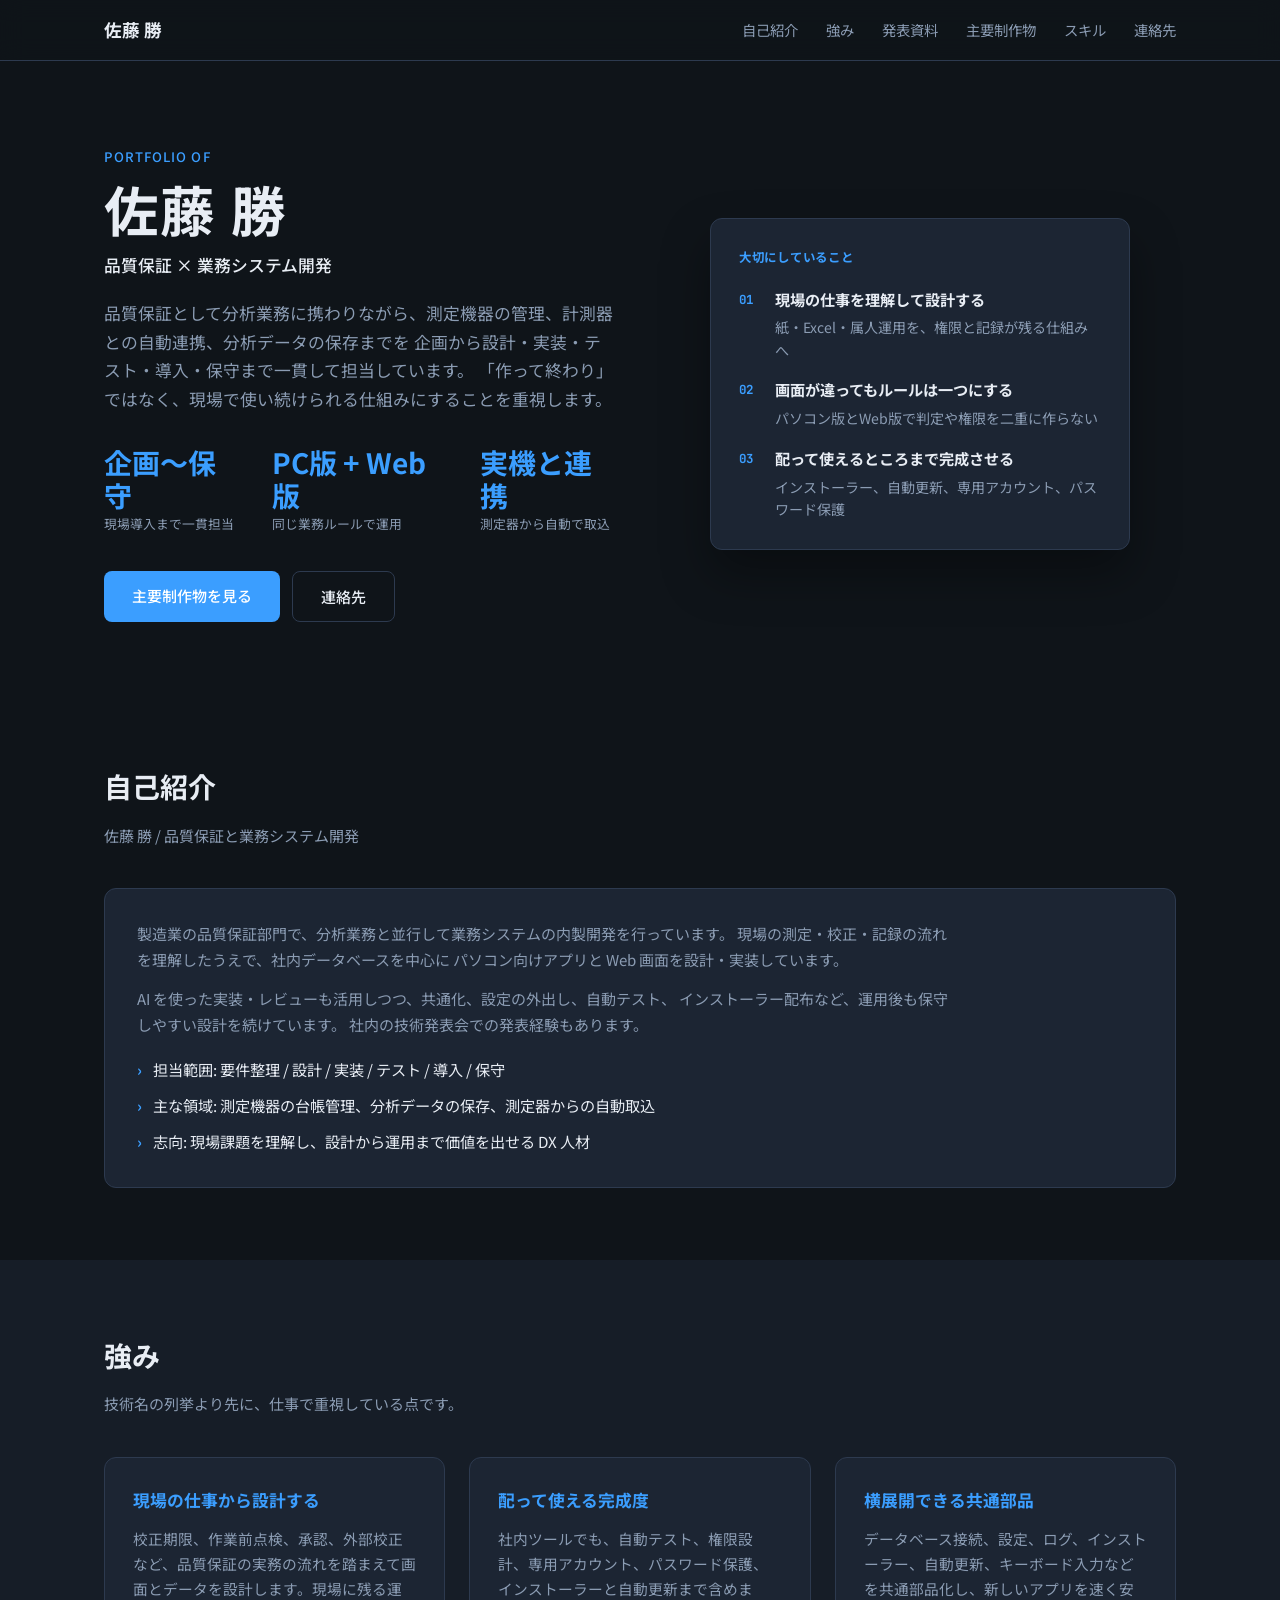
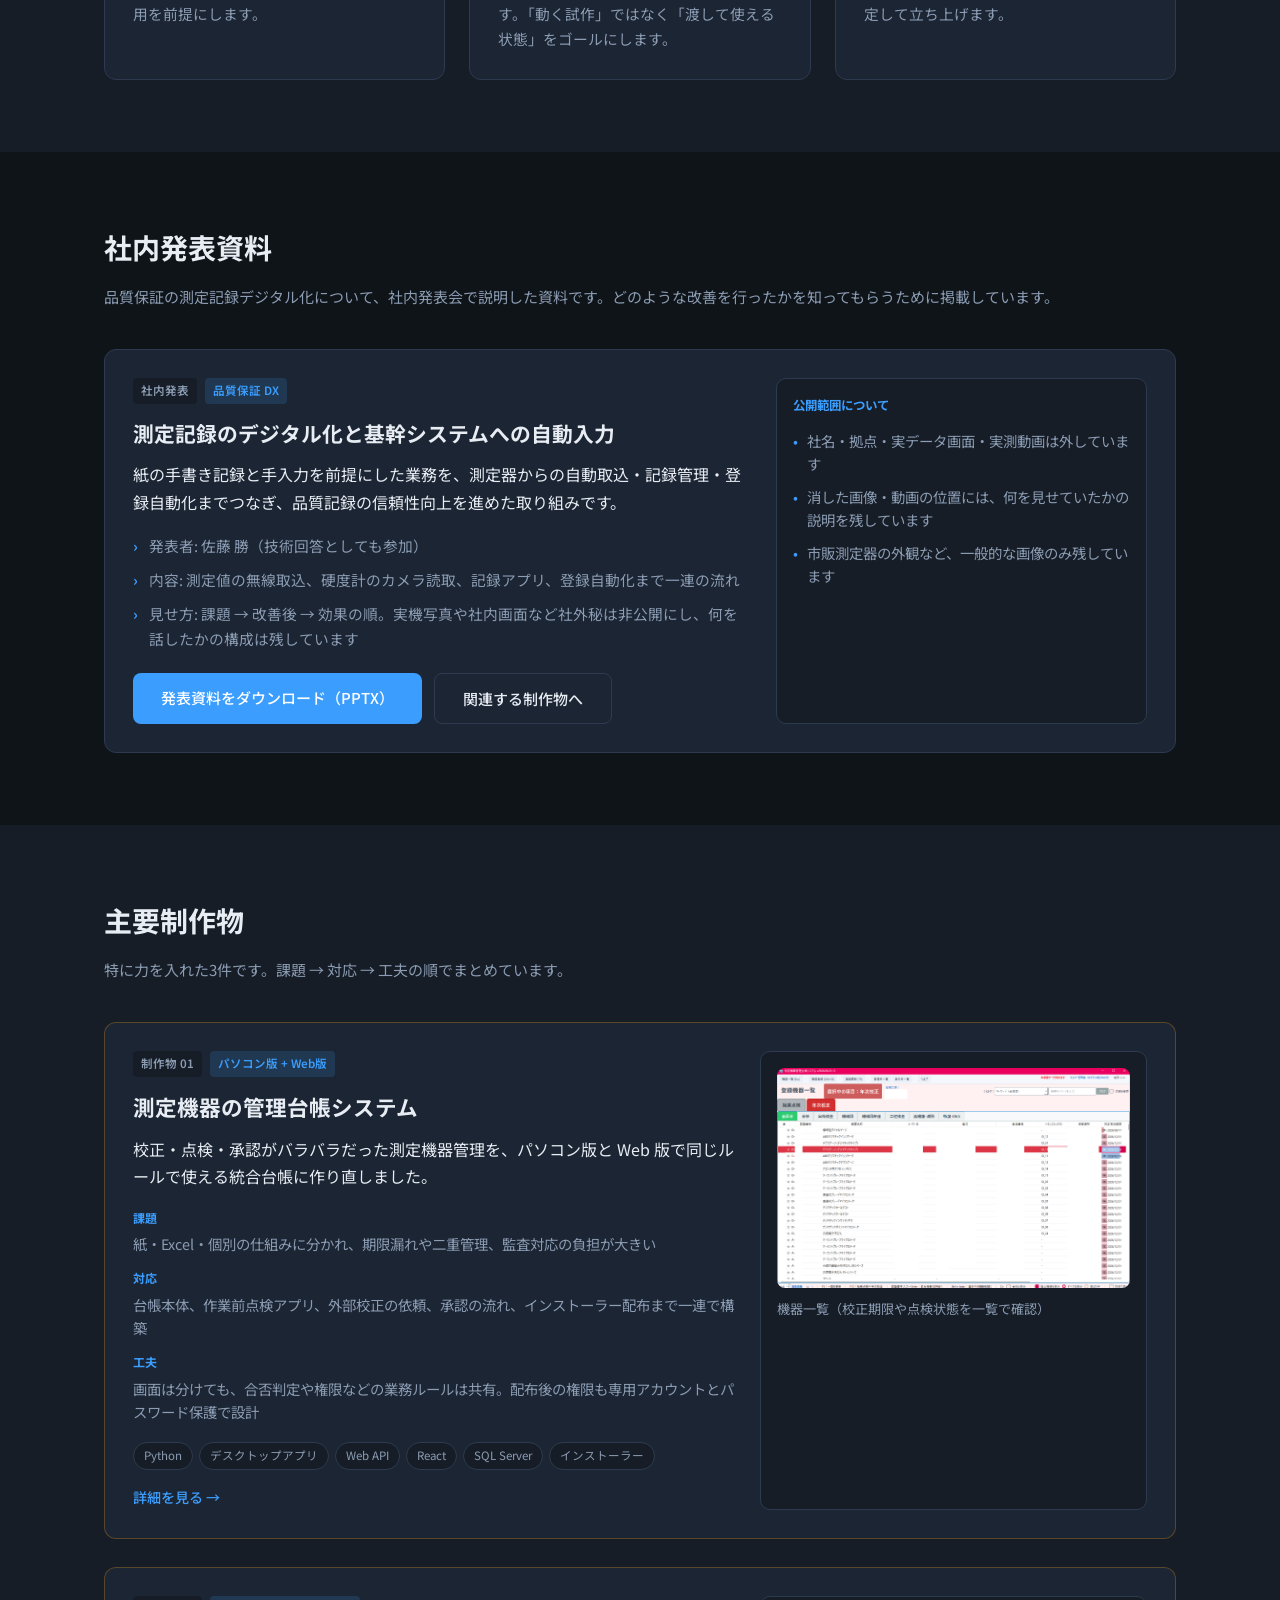
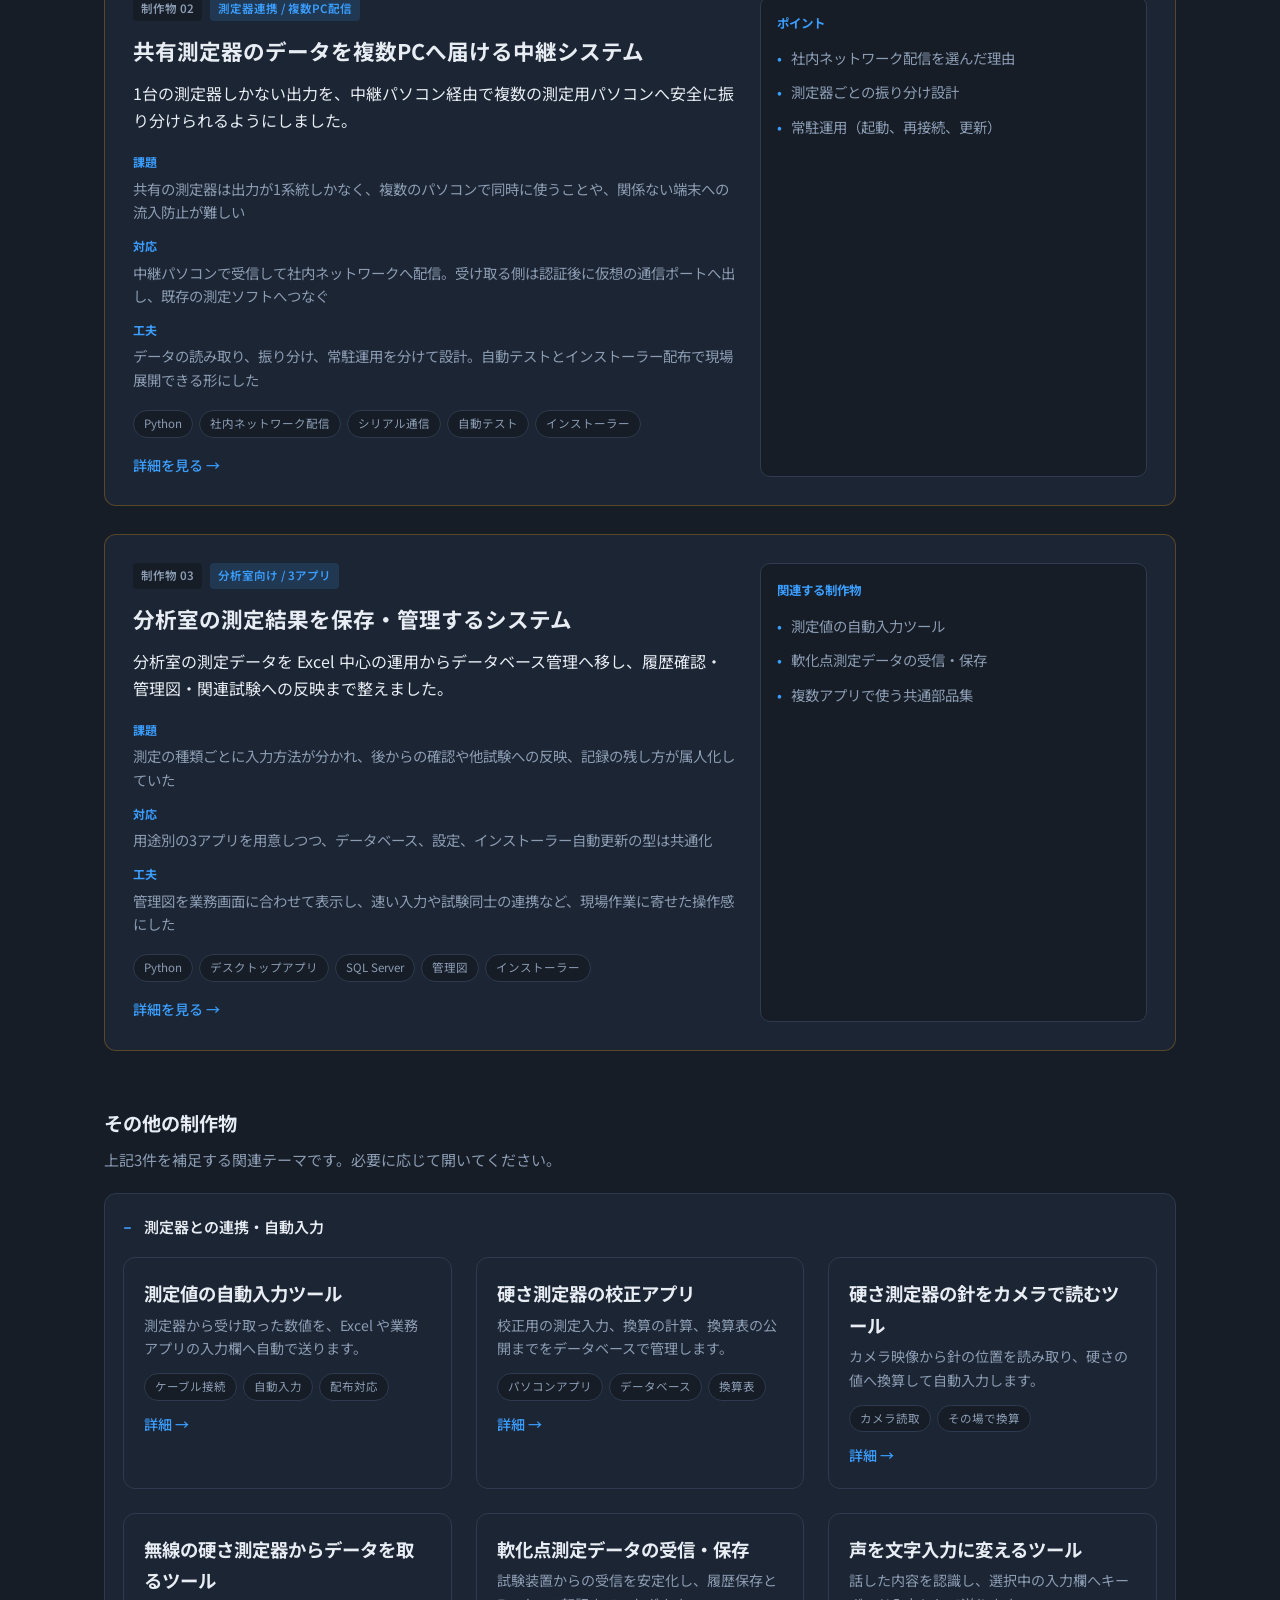
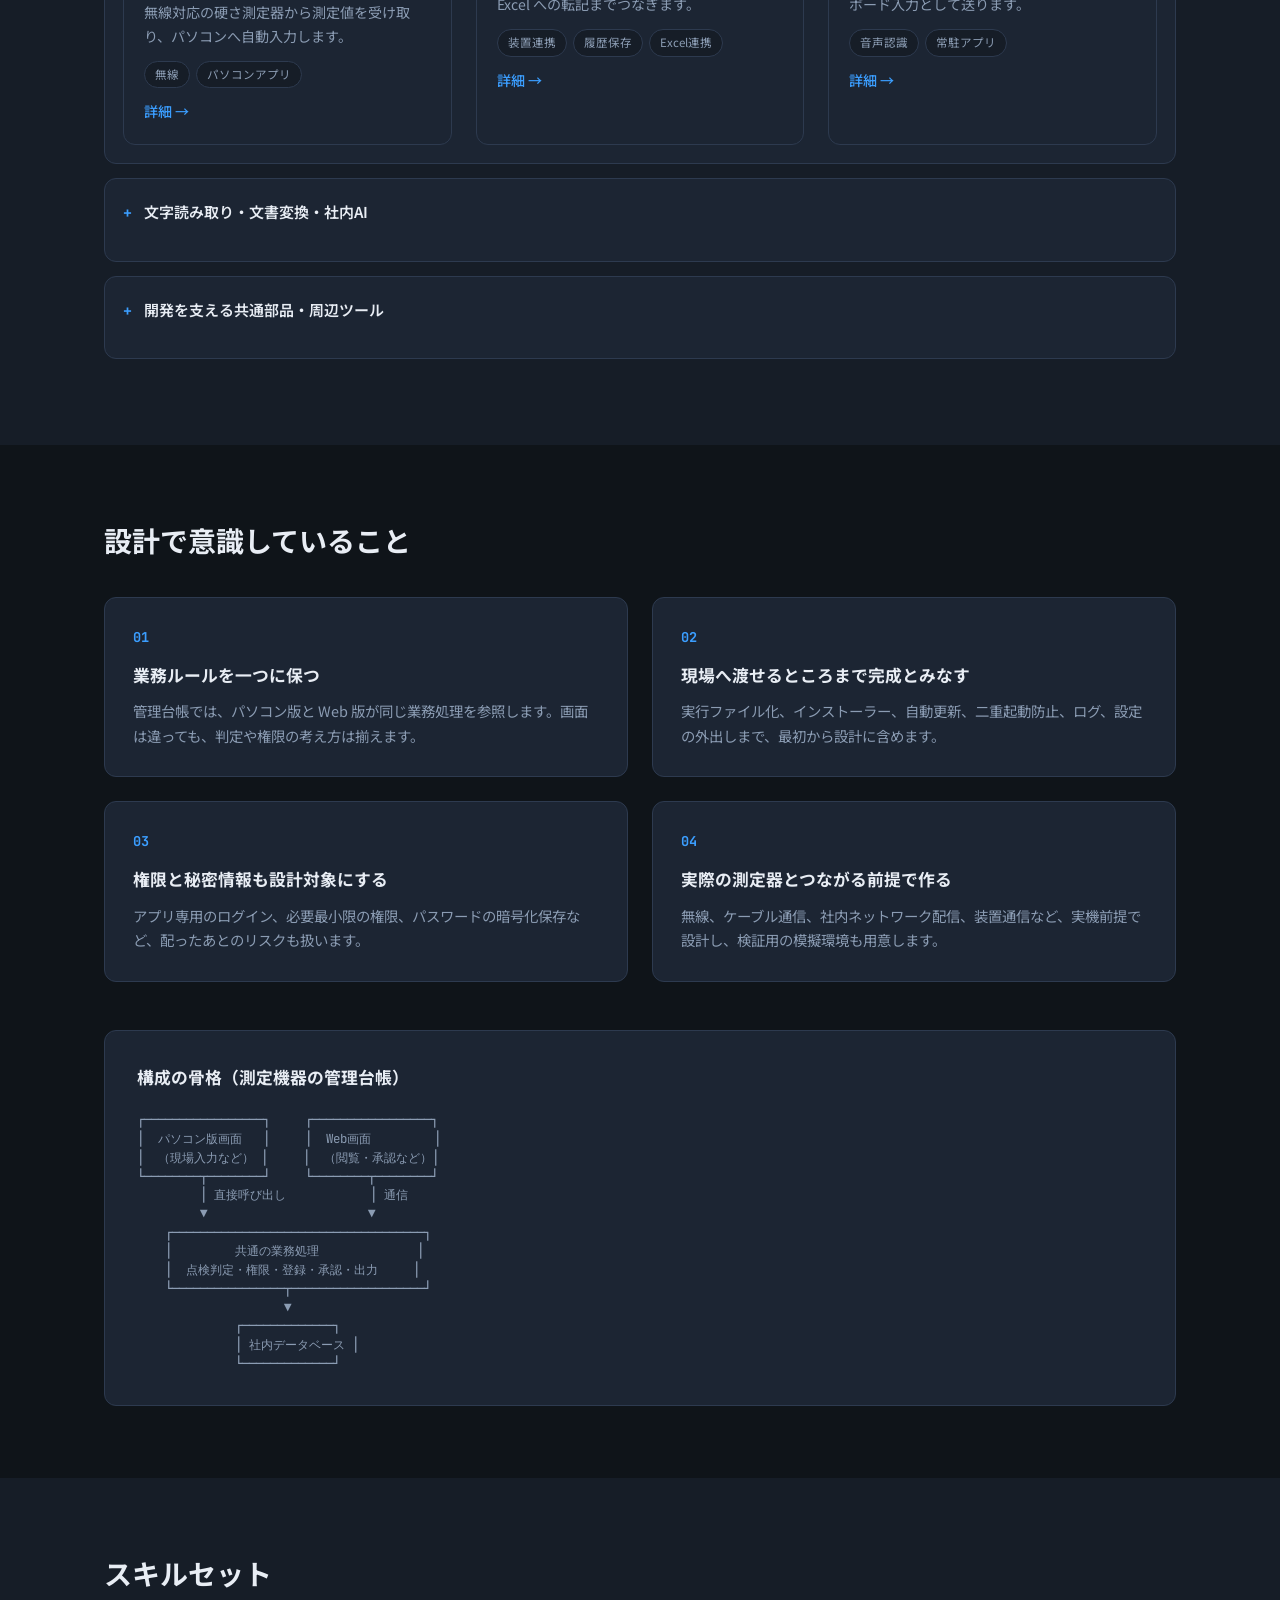
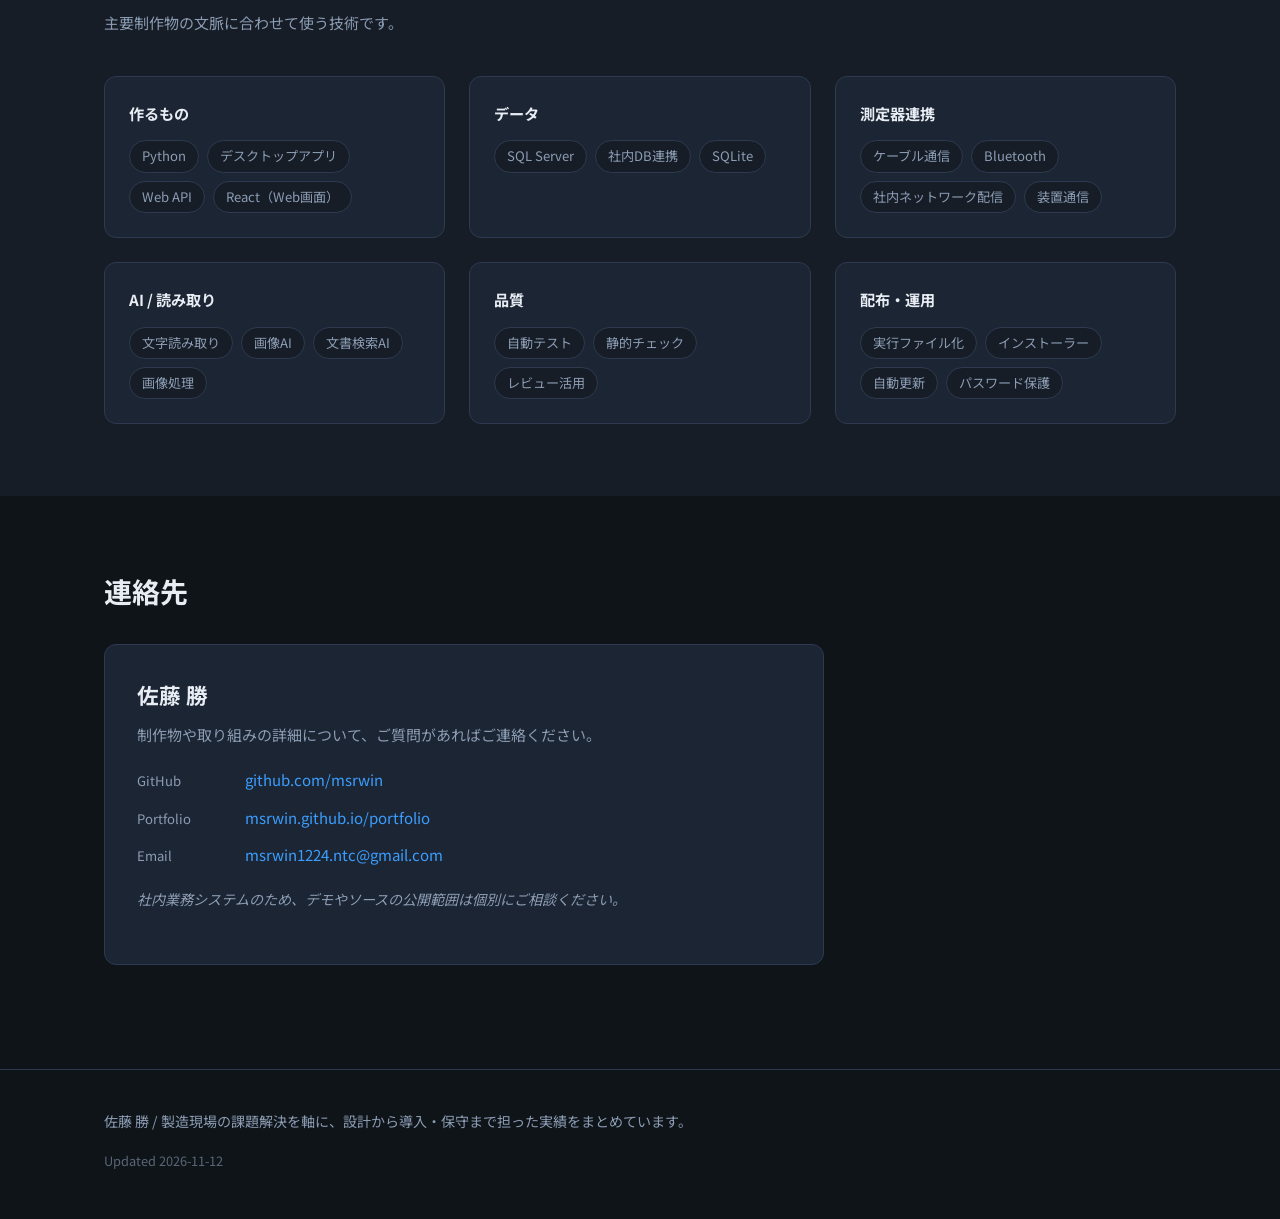
==== commit cb47df37: "feat: use plain-language names and drop interview wording 主要制作物への言い換えと、内部リポジトリ名の非表示で一般向けに読みやすくする。  C" ====
--- a/index.html
+++ b/index.html
@@ -8,7 +8,7 @@
   <link rel="preconnect" href="https://fonts.googleapis.com">
   <link rel="preconnect" href="https://fonts.gstatic.com" crossorigin>
   <link href="https://fonts.googleapis.com/css2?family=Noto+Sans+JP:wght@400;500;700&family=JetBrains+Mono:wght@400;500&display=swap" rel="stylesheet">
-  <link rel="stylesheet" href="styles.css?v=20261112d">
+  <link rel="stylesheet" href="styles.css?v=20261112f">
 </head>
 <body>
   <header class="site-header">
@@ -18,7 +18,7 @@
         <li><a href="#about">自己紹介</a></li>
         <li><a href="#highlights">強み</a></li>
         <li><a href="#talk">発表資料</a></li>
-        <li><a href="#projects">代表実績</a></li>
+        <li><a href="#projects">主要制作物</a></li>
         <li><a href="#skills">スキル</a></li>
         <li><a href="#contact">連絡先</a></li>
       </ul>
@@ -51,13 +51,13 @@
           </div>
         </div>
         <div class="hero-actions">
-          <a class="btn-primary" href="#projects">代表実績を見る</a>
+          <a class="btn-primary" href="#projects">主要制作物を見る</a>
           <a class="btn-secondary" href="#contact">連絡先</a>
         </div>
       </div>
       <div class="hero-visual" aria-hidden="true">
         <div class="pitch-card">
-          <p class="pitch-kicker">面接で話す軸</p>
+          <p class="pitch-kicker">大切にしていること</p>
           <ol class="pitch-list">
             <li><strong>現場の仕事を理解して設計する</strong><span>紙・Excel・属人運用を、権限と記録が残る仕組みへ</span></li>
             <li><strong>画面が違ってもルールは一つにする</strong><span>パソコン版とWeb版で判定や権限を二重に作らない</span></li>
@@ -70,7 +70,7 @@
     <section id="about" class="section">
       <div class="container">
         <h2 class="section-title">自己紹介</h2>
-        <p class="section-desc">佐藤 勝 / 面接の冒頭でお伝えする内容です。</p>
+        <p class="section-desc">佐藤 勝 / 品質保証と業務システム開発</p>
         <div class="intro-panel">
           <p>
             製造業の品質保証部門で、分析業務と並行して業務システムの内製開発を行っています。
@@ -94,7 +94,7 @@
     <section id="highlights" class="section section-alt">
       <div class="container">
         <h2 class="section-title">強み</h2>
-        <p class="section-desc">技術名の列挙より先に、伝えたい価値です。</p>
+        <p class="section-desc">技術名の列挙より先に、仕事で重視している点です。</p>
         <div class="about-grid">
           <div class="about-card">
             <h3>現場の仕事から設計する</h3>
@@ -131,7 +131,7 @@
             </ul>
             <div class="hero-actions">
               <a class="btn-primary" href="assets/presentations/DX発表.pptx">発表資料をダウンロード（PPTX）</a>
-              <a class="btn-secondary" href="#projects">関連する代表実績へ</a>
+              <a class="btn-secondary" href="#projects">関連する制作物へ</a>
             </div>
           </div>
           <aside class="talk-aside">
@@ -148,15 +148,15 @@
 
     <section id="projects" class="section section-alt">
       <div class="container">
-        <h2 class="section-title">代表実績</h2>
-        <p class="section-desc">面接ではまずこの3件を中心にお話しします。課題 → 対応 → 工夫、の順で説明できます。</p>
+        <h2 class="section-title">主要制作物</h2>
+        <p class="section-desc">特に力を入れた3件です。課題 → 対応 → 工夫の順でまとめています。</p>
 
         <div class="featured-stack">
 
           <article class="featured-story" data-id="equipment-management">
             <div class="featured-story-main">
               <div class="card-header">
-                <span class="card-version">代表作 01</span>
+                <span class="card-version">制作物 01</span>
                 <span class="card-category">パソコン版 + Web版</span>
               </div>
               <h3>測定機器の管理台帳システム</h3>
@@ -191,7 +191,7 @@
           <article class="featured-story" data-id="uwave-relay">
             <div class="featured-story-main">
               <div class="card-header">
-                <span class="card-version">代表作 02</span>
+                <span class="card-version">制作物 02</span>
                 <span class="card-category">測定器連携 / 複数PC配信</span>
               </div>
               <h3>共有測定器のデータを複数PCへ届ける中継システム</h3>
@@ -216,9 +216,9 @@
               <a href="project.html?id=uwave-relay" class="card-detail-link">詳細を見る →</a>
             </div>
             <div class="featured-story-aside">
-              <p class="aside-label">面接で深掘りされやすい点</p>
+              <p class="aside-label">ポイント</p>
               <ul>
-                <li>なぜ社内ネットワーク配信にしたか</li>
+                <li>社内ネットワーク配信を選んだ理由</li>
                 <li>測定器ごとの振り分け設計</li>
                 <li>常駐運用（起動、再接続、更新）</li>
               </ul>
@@ -228,7 +228,7 @@
           <article class="featured-story" data-id="analysis-measurement-storage">
             <div class="featured-story-main">
               <div class="card-header">
-                <span class="card-version">代表作 03</span>
+                <span class="card-version">制作物 03</span>
                 <span class="card-category">分析室向け / 3アプリ</span>
               </div>
               <h3>分析室の測定結果を保存・管理するシステム</h3>
@@ -253,10 +253,10 @@
               <a href="project.html?id=analysis-measurement-storage" class="card-detail-link">詳細を見る →</a>
             </div>
             <div class="featured-story-aside">
-              <p class="aside-label">一緒に伝える関連実績</p>
+              <p class="aside-label">関連する制作物</p>
               <ul>
                 <li>測定値の自動入力ツール</li>
-                <li>軟化点試験データの受信・履歴保存</li>
+                <li>軟化点測定データの受信・保存</li>
                 <li>複数アプリで使う共通部品集</li>
               </ul>
             </div>
@@ -265,8 +265,8 @@
         </div>
 
         <div class="more-projects">
-          <h3 class="more-title">その他の実績</h3>
-          <p class="more-desc">代表3件を補足する関連テーマです。必要に応じて開いてください。</p>
+          <h3 class="more-title">その他の制作物</h3>
+          <p class="more-desc">上記3件を補足する関連テーマです。必要に応じて開いてください。</p>
 
           <details class="project-group" open>
             <summary>測定器との連携・自動入力</summary>
@@ -274,35 +274,35 @@
               <article class="project-card compact" data-id="measurecom">
                 <h4>測定値の自動入力ツール</h4>
                 <p>測定器から受け取った数値を、Excel や業務アプリの入力欄へ自動で送ります。</p>
-                <div class="tech-tags"><span>ケーブル通信</span><span>キーボード自動入力</span><span>インストーラー</span></div>
+                <div class="tech-tags"><span>ケーブル接続</span><span>自動入力</span><span>配布対応</span></div>
                 <a href="project.html?id=measurecom" class="card-detail-link">詳細 →</a>
               </article>
               <article class="project-card compact" data-id="shore-hardness-calibration">
-                <h4>ショア硬度計の校正アプリ</h4>
-                <p>校正の測定入力、直線近似、換算表の公開までをデータベースで管理します。</p>
-                <div class="tech-tags"><span>デスクトップアプリ</span><span>SQL Server</span><span>換算表</span></div>
+                <h4>硬さ測定器の校正アプリ</h4>
+                <p>校正用の測定入力、換算の計算、換算表の公開までをデータベースで管理します。</p>
+                <div class="tech-tags"><span>パソコンアプリ</span><span>データベース</span><span>換算表</span></div>
                 <a href="project.html?id=shore-hardness-calibration" class="card-detail-link">詳細 →</a>
               </article>
               <article class="project-card compact" data-id="needle-detection">
-                <h4>硬度計の針をカメラで読むツール</h4>
-                <p>カメラ映像から針の位置を検出し、硬度値へ換算して自動入力します。</p>
-                <div class="tech-tags"><span>画像処理</span><span>リアルタイム</span></div>
+                <h4>硬さ測定器の針をカメラで読むツール</h4>
+                <p>カメラ映像から針の位置を読み取り、硬さの値へ換算して自動入力します。</p>
+                <div class="tech-tags"><span>カメラ読取</span><span>その場で換算</span></div>
                 <a href="project.html?id=needle-detection" class="card-detail-link">詳細 →</a>
               </article>
               <article class="project-card compact" data-id="time5370-data-acquisition">
-                <h4>無線硬度計からのデータ取得</h4>
-                <p>Bluetooth 対応の硬度計から測定値を受け取り、パソコンへ自動入力します。</p>
-                <div class="tech-tags"><span>Bluetooth</span><span>デスクトップアプリ</span></div>
+                <h4>無線の硬さ測定器からデータを取るツール</h4>
+                <p>無線対応の硬さ測定器から測定値を受け取り、パソコンへ自動入力します。</p>
+                <div class="tech-tags"><span>無線</span><span>パソコンアプリ</span></div>
                 <a href="project.html?id=time5370-data-acquisition" class="card-detail-link">詳細 →</a>
               </article>
               <article class="project-card compact" data-id="softening-point-data">
-                <h4>軟化点試験データの受信・保存</h4>
-                <p>試験装置からの受信を安定化し、履歴保存と Excel 連携までつなぎます。</p>
-                <div class="tech-tags"><span>装置通信</span><span>データベース</span><span>Excel連携</span></div>
+                <h4>軟化点測定データの受信・保存</h4>
+                <p>試験装置からの受信を安定化し、履歴保存と Excel への転記までつなぎます。</p>
+                <div class="tech-tags"><span>装置連携</span><span>履歴保存</span><span>Excel連携</span></div>
                 <a href="project.html?id=softening-point-data" class="card-detail-link">詳細 →</a>
               </article>
               <article class="project-card compact" data-id="voice-hid">
-                <h4>音声をキーボード入力へ変換</h4>
+                <h4>声を文字入力に変えるツール</h4>
                 <p>話した内容を認識し、選択中の入力欄へキーボード入力として送ります。</p>
                 <div class="tech-tags"><span>音声認識</span><span>常駐アプリ</span></div>
                 <a href="project.html?id=voice-hid" class="card-detail-link">詳細 →</a>
@@ -314,27 +314,27 @@
             <summary>文字読み取り・文書変換・社内AI</summary>
             <div class="project-grid project-grid-compact">
               <article class="project-card compact" data-id="shaft-ring-ocr">
-                <h4>手書き測定表の読み取り → Excel</h4>
+                <h4>手書き測定表を読み取って Excel にするツール</h4>
                 <p>手書きの測定表を読み取り、確認したうえで Excel に落とします。</p>
-                <div class="tech-tags"><span>文字読み取り</span><span>画像AI</span><span>自動テスト</span></div>
+                <div class="tech-tags"><span>文字読み取り</span><span>画像認識</span><span>確認画面あり</span></div>
                 <a href="project.html?id=shaft-ring-ocr" class="card-detail-link">詳細 →</a>
               </article>
               <article class="project-card compact" data-id="rag-system">
-                <h4>社内文書へ質問できるローカルAI</h4>
+                <h4>社内文書に質問できる仕組み</h4>
                 <p>社内の資料を外部へ出さず、質問して答えを探す仕組みです。</p>
-                <div class="tech-tags"><span>文書検索</span><span>ローカルAI</span></div>
+                <div class="tech-tags"><span>文書検索</span><span>社内完結</span></div>
                 <a href="project.html?id=rag-system" class="card-detail-link">詳細 →</a>
               </article>
               <article class="project-card compact" data-id="excel-translator">
-                <h4>Excel 翻訳ツール</h4>
+                <h4>Excel の文章を翻訳するツール</h4>
                 <p>セル単位で翻訳し、使えなかった場合は別の翻訳手段へ切り替えます。</p>
                 <div class="tech-tags"><span>Excel</span><span>翻訳</span></div>
                 <a href="project.html?id=excel-translator" class="card-detail-link">詳細 →</a>
               </article>
               <article class="project-card compact" data-id="pdf-to-excel">
-                <h4>PDF の表を Excel へ変換</h4>
+                <h4>PDF の表を Excel にするツール</h4>
                 <p>スキャンした PDF の表を読み取り、Excel として再利用できるようにします。</p>
-                <div class="tech-tags"><span>PDF</span><span>画像認識</span></div>
+                <div class="tech-tags"><span>PDF</span><span>表の読み取り</span></div>
                 <a href="project.html?id=pdf-to-excel" class="card-detail-link">詳細 →</a>
               </article>
             </div>
@@ -345,32 +345,32 @@
             <div class="project-grid project-grid-compact">
               <article class="project-card compact" data-id="common-utilities">
                 <h4>複数アプリで使う共通部品集</h4>
-                <p>インストーラー、自動更新、パスワード保護、DB接続などを共通化しています。</p>
-                <div class="tech-tags"><span>共通化</span><span>インストーラー</span><span>パスワード保護</span></div>
+                <p>インストーラー、自動更新、パスワード保護、データベース接続などを共通化しています。</p>
+                <div class="tech-tags"><span>共通化</span><span>配布</span><span>パスワード保護</span></div>
                 <a href="project.html?id=common-utilities" class="card-detail-link">詳細 →</a>
               </article>
               <article class="project-card compact" data-id="py-to-exe-tool">
-                <h4>Python を実行ファイル化する工具</h4>
-                <p>必要な部品の検出から実行ファイル作成までを画面操作で行います。</p>
-                <div class="tech-tags"><span>ビルド支援</span><span>実行ファイル化</span></div>
+                <h4>プログラムを単体起動できる形にする工具</h4>
+                <p>必要な部品の検出から、配布用ファイルの作成までを画面操作で行います。</p>
+                <div class="tech-tags"><span>配布支援</span><span>画面操作</span></div>
                 <a href="project.html?id=py-to-exe-tool" class="card-detail-link">詳細 →</a>
               </article>
               <article class="project-card compact" data-id="drawing-pdf-manager">
-                <h4>図面番号と PDF の管理ツール</h4>
+                <h4>図面番号から PDF を探すツール</h4>
                 <p>図面番号から PDF を探して、その場で内容を確認できます。</p>
                 <div class="tech-tags"><span>図面管理</span><span>PDF表示</span></div>
                 <a href="project.html?id=drawing-pdf-manager" class="card-detail-link">詳細 →</a>
               </article>
               <article class="project-card compact" data-id="drawing-editor">
-                <h4>図面への番号付け・掃除ツール</h4>
+                <h4>図面への番号付け・汚れ除去ツール</h4>
                 <p>図面への番号振りと、スキャン図面の背景汚れ除去を支援します。</p>
                 <div class="tech-tags"><span>画像編集</span><span>図面</span></div>
                 <a href="project.html?id=drawing-editor" class="card-detail-link">詳細 →</a>
               </article>
               <article class="project-card compact" data-id="cursor-usage-dashboard">
-                <h4>AI開発ツールの使用量見える化</h4>
+                <h4>AI開発ツールの使用量を見える化する画面</h4>
                 <p>開発支援AIの利用量を集計し、グラフで確認します。</p>
-                <div class="tech-tags"><span>集計</span><span>可視化</span></div>
+                <div class="tech-tags"><span>集計</span><span>グラフ</span></div>
                 <a href="project.html?id=cursor-usage-dashboard" class="card-detail-link">詳細 →</a>
               </article>
             </div>
@@ -406,7 +406,7 @@
         </div>
 
         <div class="diagram-wrap">
-          <h3>代表作の骨格（測定機器の管理台帳）</h3>
+          <h3>構成の骨格（測定機器の管理台帳）</h3>
           <pre class="arch-diagram">┌─────────────────┐     ┌─────────────────┐
 │  パソコン版画面   │     │  Web画面         │
 │  （現場入力など） │     │  （閲覧・承認など）│
@@ -428,7 +428,7 @@
     <section id="skills" class="section section-alt">
       <div class="container">
         <h2 class="section-title">スキルセット</h2>
-        <p class="section-desc">面接では、代表実績の話の流れに合わせて具体例を説明します。</p>
+        <p class="section-desc">主要制作物の文脈に合わせて使う技術です。</p>
         <div class="skills-grid">
           <div class="skill-group">
             <h3>作るもの</h3>
@@ -491,7 +491,7 @@
         <h2 class="section-title">連絡先</h2>
         <div class="contact-panel">
           <p class="contact-name">佐藤 勝</p>
-          <p>ポートフォリオや実績の詳細について、面接・カジュアル面談でご説明できます。</p>
+          <p>制作物や取り組みの詳細について、ご質問があればご連絡ください。</p>
           <ul class="contact-list">
             <li><span>GitHub</span><a href="https://github.com/msrwin" target="_blank" rel="noopener noreferrer">github.com/msrwin</a></li>
             <li><span>Portfolio</span><a href="https://msrwin.github.io/portfolio/">msrwin.github.io/portfolio</a></li>
@@ -510,6 +510,6 @@
     </div>
   </footer>
 
-  <script src="script.js?v=20261112d"></script>
+  <script src="script.js?v=20261112f"></script>
 </body>
 </html>
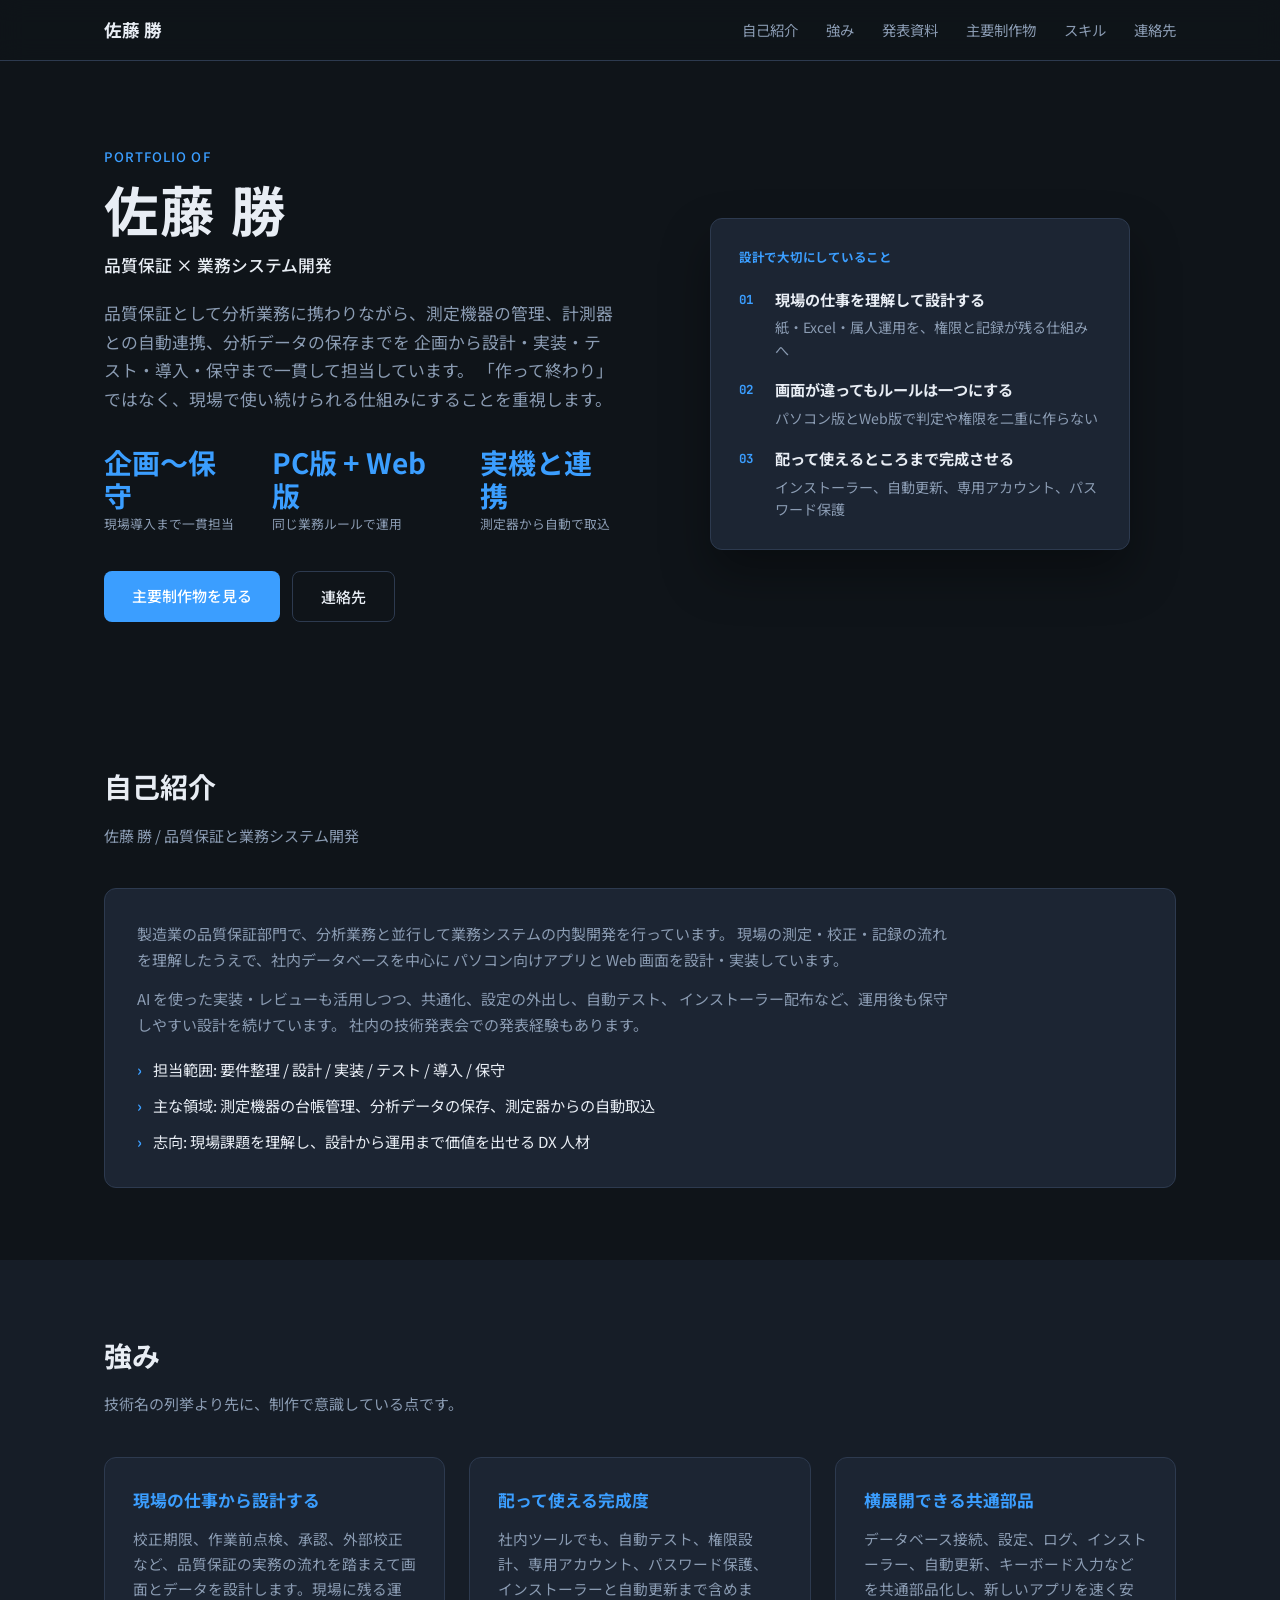
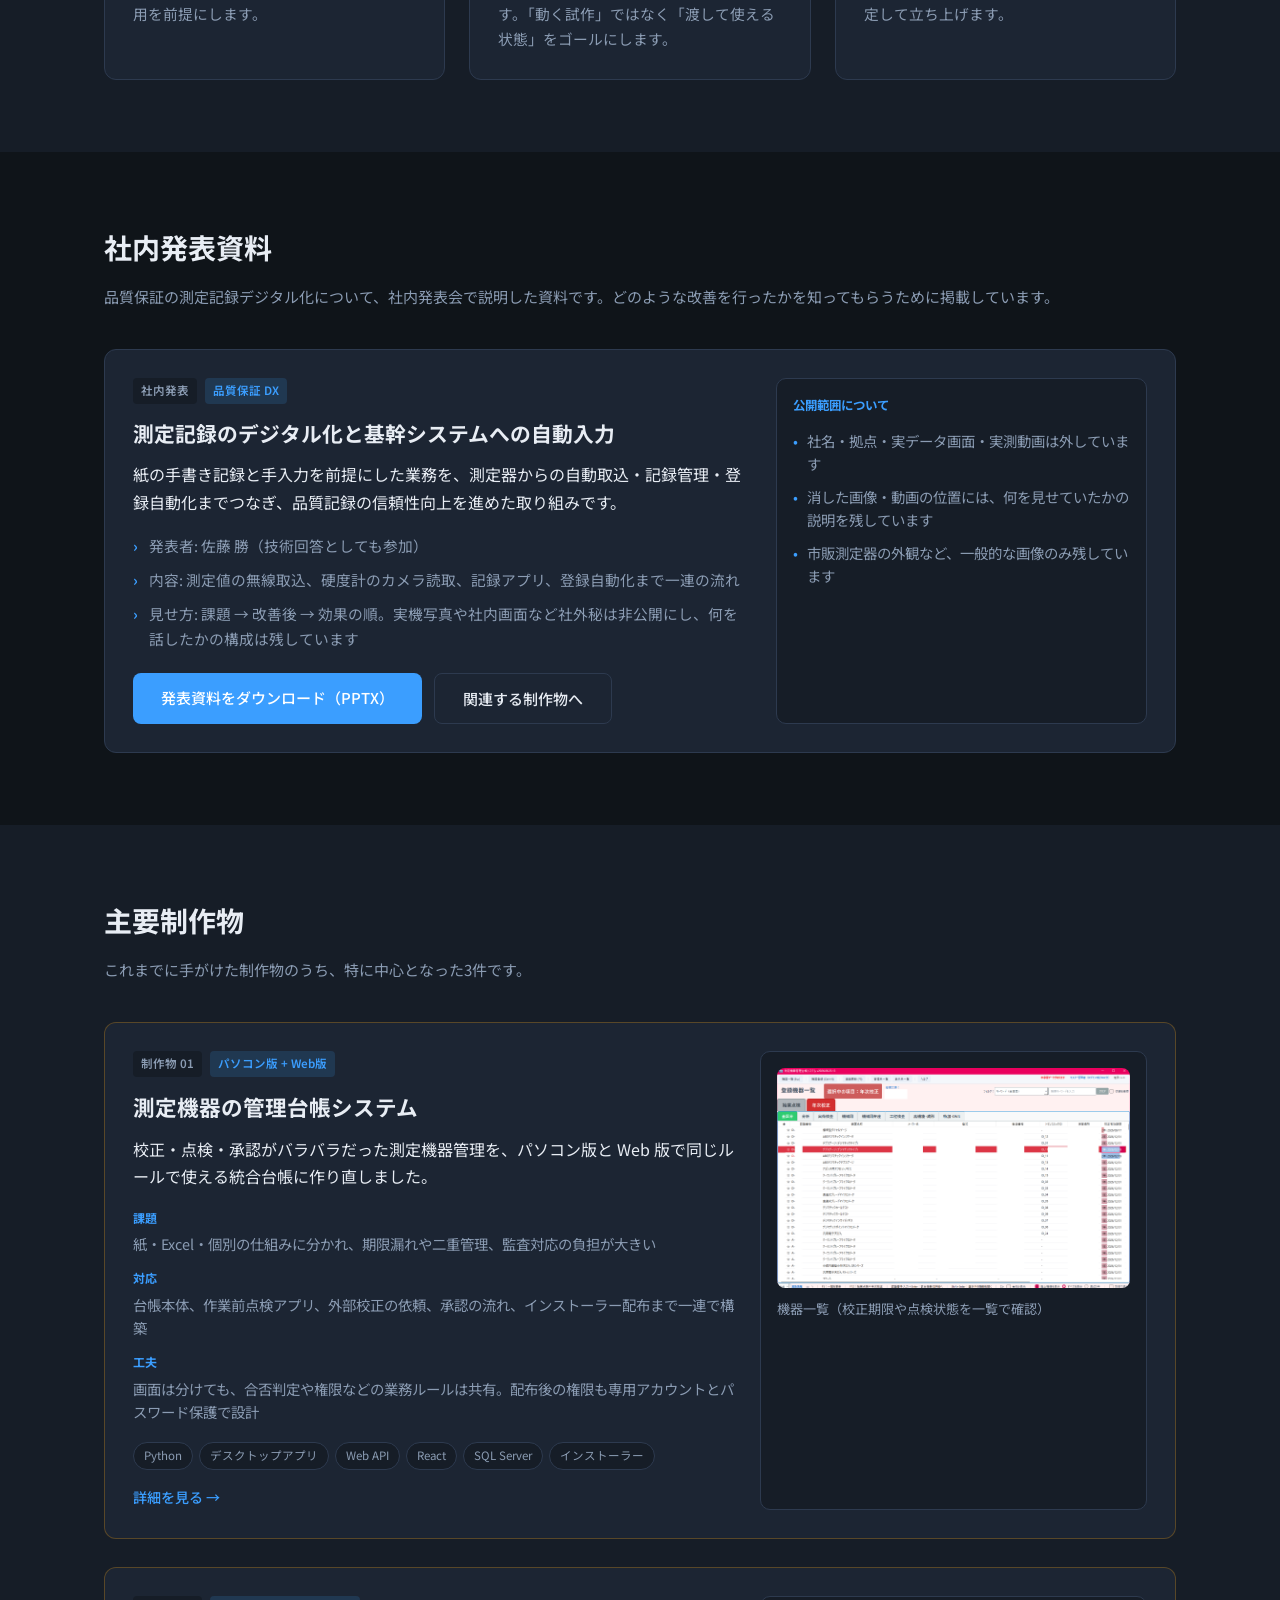
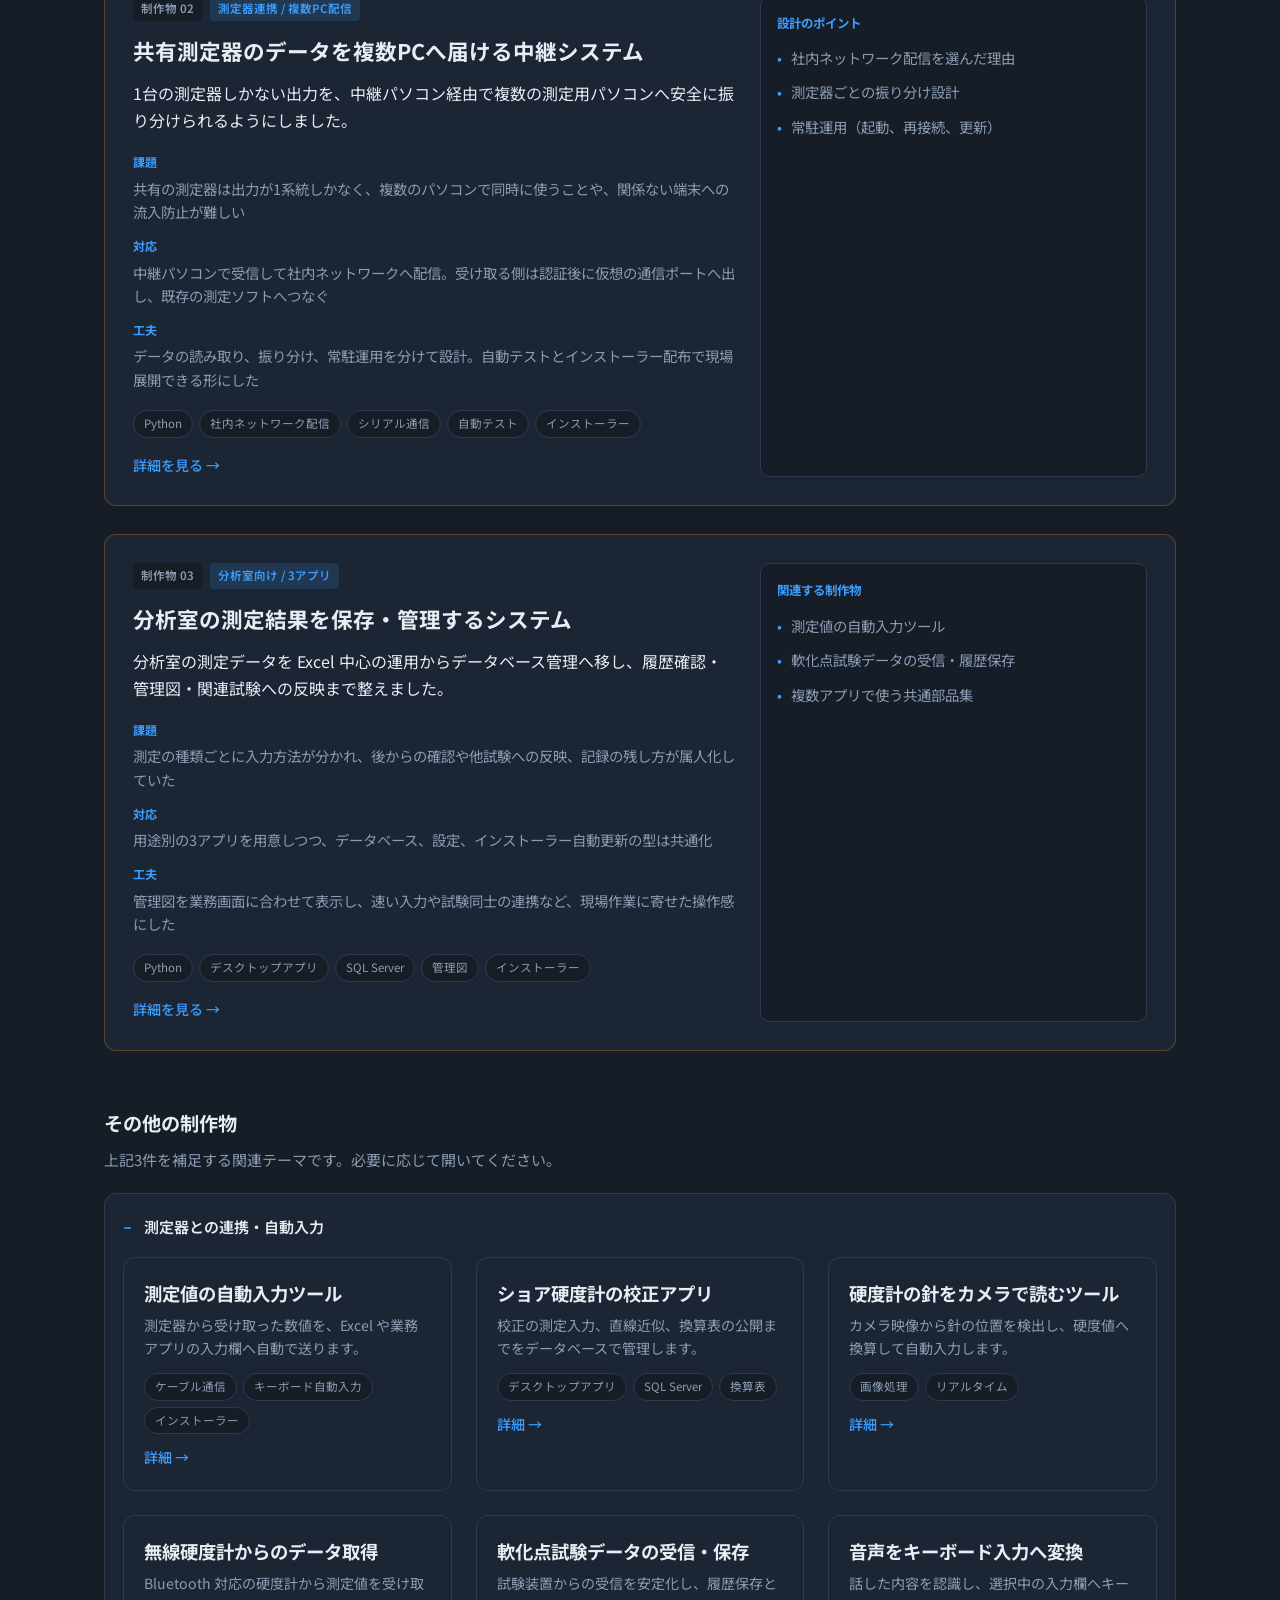
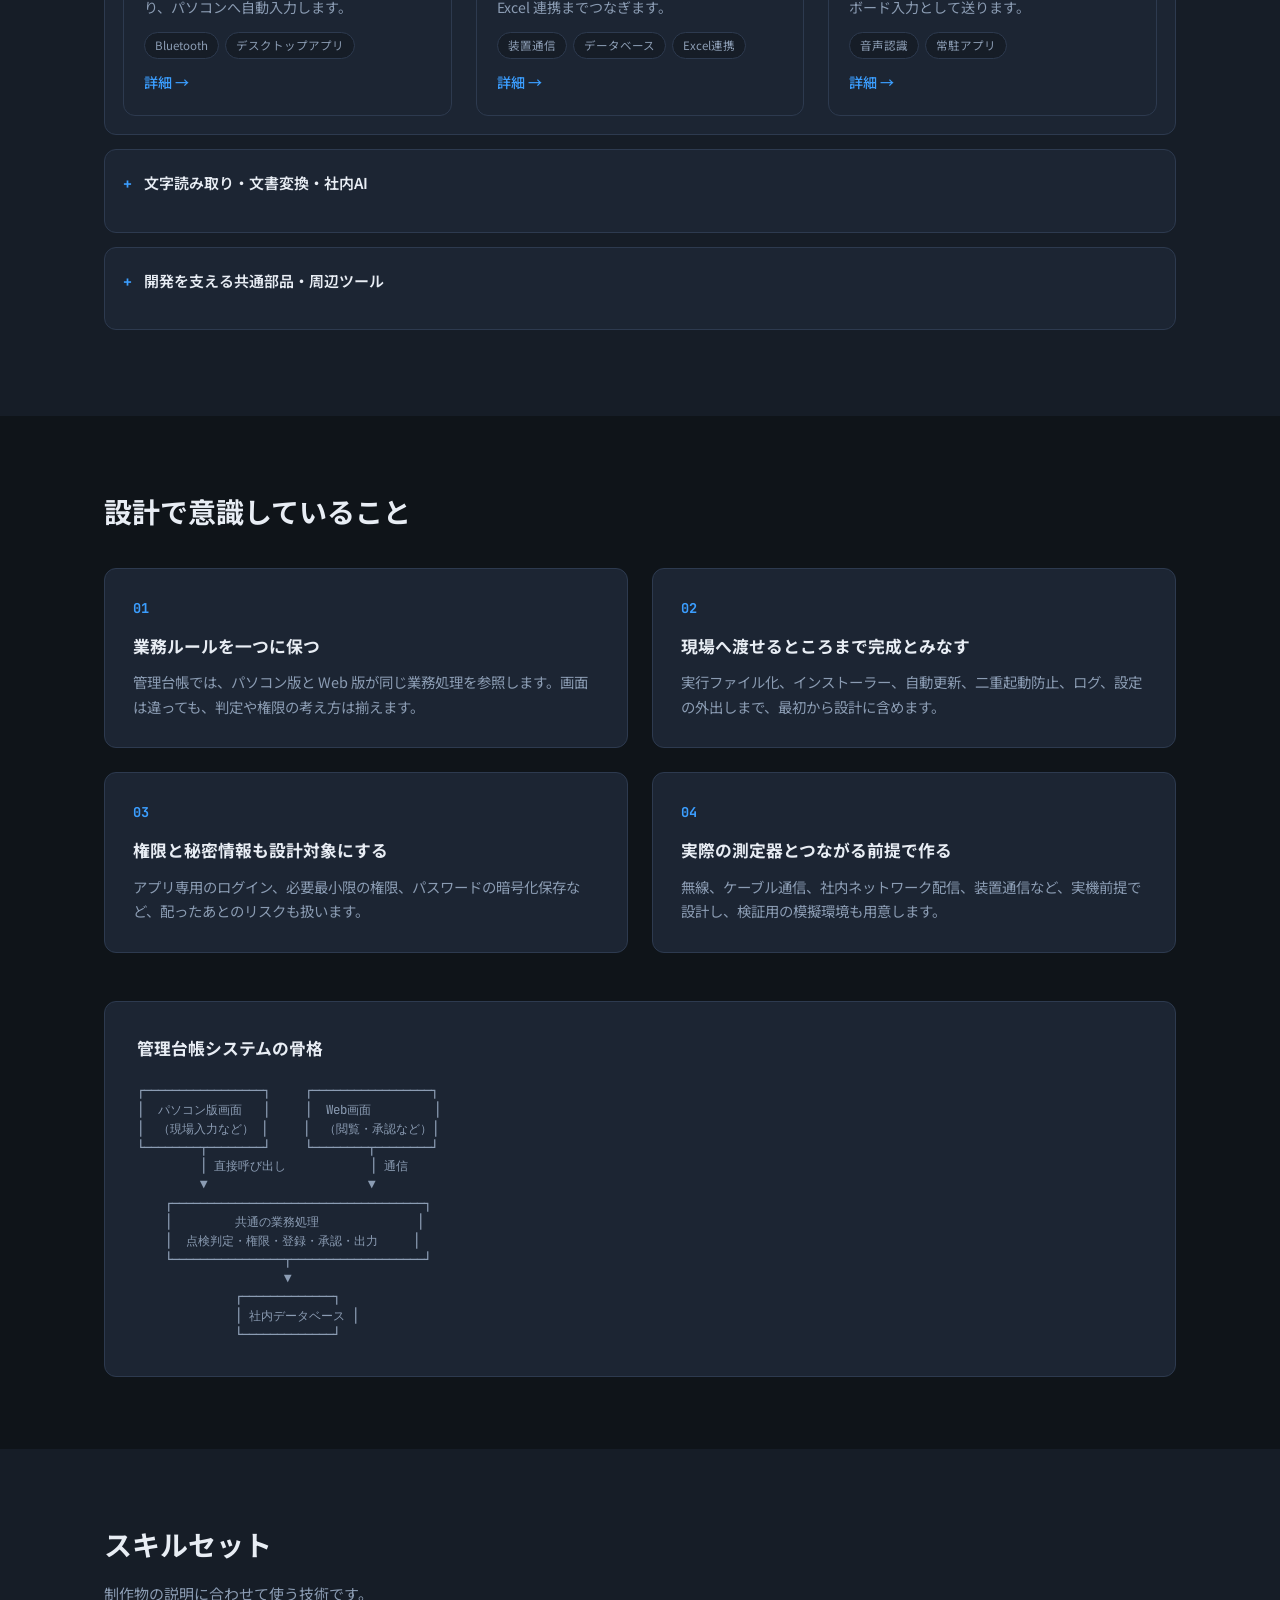
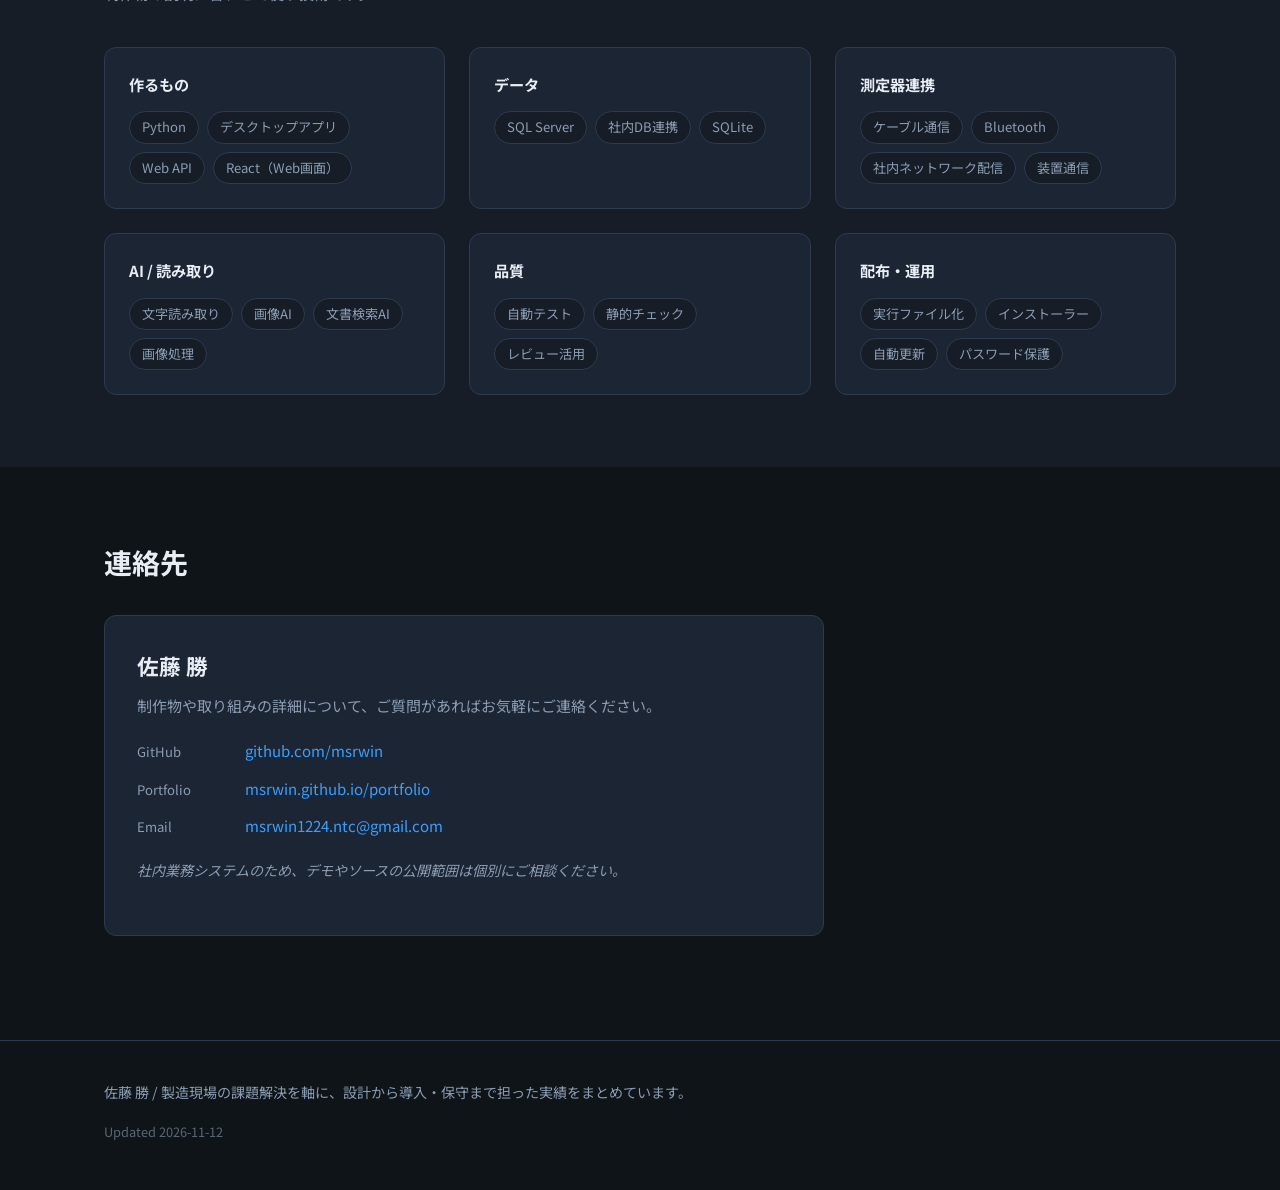
==== commit a733e194: "feat: soften portfolio labels and drop interview wording 主要制作物表記に揃え、面接向け文言を外し、公開用のDX発表資料も掲載する。  Co-a" ====
--- a/index.html
+++ b/index.html
@@ -8,7 +8,7 @@
   <link rel="preconnect" href="https://fonts.googleapis.com">
   <link rel="preconnect" href="https://fonts.gstatic.com" crossorigin>
   <link href="https://fonts.googleapis.com/css2?family=Noto+Sans+JP:wght@400;500;700&family=JetBrains+Mono:wght@400;500&display=swap" rel="stylesheet">
-  <link rel="stylesheet" href="styles.css?v=20261112f">
+  <link rel="stylesheet" href="styles.css?v=20261112e">
 </head>
 <body>
   <header class="site-header">
@@ -57,7 +57,7 @@
       </div>
       <div class="hero-visual" aria-hidden="true">
         <div class="pitch-card">
-          <p class="pitch-kicker">大切にしていること</p>
+          <p class="pitch-kicker">設計で大切にしていること</p>
           <ol class="pitch-list">
             <li><strong>現場の仕事を理解して設計する</strong><span>紙・Excel・属人運用を、権限と記録が残る仕組みへ</span></li>
             <li><strong>画面が違ってもルールは一つにする</strong><span>パソコン版とWeb版で判定や権限を二重に作らない</span></li>
@@ -94,7 +94,7 @@
     <section id="highlights" class="section section-alt">
       <div class="container">
         <h2 class="section-title">強み</h2>
-        <p class="section-desc">技術名の列挙より先に、仕事で重視している点です。</p>
+        <p class="section-desc">技術名の列挙より先に、制作で意識している点です。</p>
         <div class="about-grid">
           <div class="about-card">
             <h3>現場の仕事から設計する</h3>
@@ -149,7 +149,7 @@
     <section id="projects" class="section section-alt">
       <div class="container">
         <h2 class="section-title">主要制作物</h2>
-        <p class="section-desc">特に力を入れた3件です。課題 → 対応 → 工夫の順でまとめています。</p>
+        <p class="section-desc">これまでに手がけた制作物のうち、特に中心となった3件です。</p>
 
         <div class="featured-stack">
 
@@ -216,7 +216,7 @@
               <a href="project.html?id=uwave-relay" class="card-detail-link">詳細を見る →</a>
             </div>
             <div class="featured-story-aside">
-              <p class="aside-label">ポイント</p>
+              <p class="aside-label">設計のポイント</p>
               <ul>
                 <li>社内ネットワーク配信を選んだ理由</li>
                 <li>測定器ごとの振り分け設計</li>
@@ -256,7 +256,7 @@
               <p class="aside-label">関連する制作物</p>
               <ul>
                 <li>測定値の自動入力ツール</li>
-                <li>軟化点測定データの受信・保存</li>
+                <li>軟化点試験データの受信・履歴保存</li>
                 <li>複数アプリで使う共通部品集</li>
               </ul>
             </div>
@@ -274,35 +274,35 @@
               <article class="project-card compact" data-id="measurecom">
                 <h4>測定値の自動入力ツール</h4>
                 <p>測定器から受け取った数値を、Excel や業務アプリの入力欄へ自動で送ります。</p>
-                <div class="tech-tags"><span>ケーブル接続</span><span>自動入力</span><span>配布対応</span></div>
+                <div class="tech-tags"><span>ケーブル通信</span><span>キーボード自動入力</span><span>インストーラー</span></div>
                 <a href="project.html?id=measurecom" class="card-detail-link">詳細 →</a>
               </article>
               <article class="project-card compact" data-id="shore-hardness-calibration">
-                <h4>硬さ測定器の校正アプリ</h4>
-                <p>校正用の測定入力、換算の計算、換算表の公開までをデータベースで管理します。</p>
-                <div class="tech-tags"><span>パソコンアプリ</span><span>データベース</span><span>換算表</span></div>
+                <h4>ショア硬度計の校正アプリ</h4>
+                <p>校正の測定入力、直線近似、換算表の公開までをデータベースで管理します。</p>
+                <div class="tech-tags"><span>デスクトップアプリ</span><span>SQL Server</span><span>換算表</span></div>
                 <a href="project.html?id=shore-hardness-calibration" class="card-detail-link">詳細 →</a>
               </article>
               <article class="project-card compact" data-id="needle-detection">
-                <h4>硬さ測定器の針をカメラで読むツール</h4>
-                <p>カメラ映像から針の位置を読み取り、硬さの値へ換算して自動入力します。</p>
-                <div class="tech-tags"><span>カメラ読取</span><span>その場で換算</span></div>
+                <h4>硬度計の針をカメラで読むツール</h4>
+                <p>カメラ映像から針の位置を検出し、硬度値へ換算して自動入力します。</p>
+                <div class="tech-tags"><span>画像処理</span><span>リアルタイム</span></div>
                 <a href="project.html?id=needle-detection" class="card-detail-link">詳細 →</a>
               </article>
               <article class="project-card compact" data-id="time5370-data-acquisition">
-                <h4>無線の硬さ測定器からデータを取るツール</h4>
-                <p>無線対応の硬さ測定器から測定値を受け取り、パソコンへ自動入力します。</p>
-                <div class="tech-tags"><span>無線</span><span>パソコンアプリ</span></div>
+                <h4>無線硬度計からのデータ取得</h4>
+                <p>Bluetooth 対応の硬度計から測定値を受け取り、パソコンへ自動入力します。</p>
+                <div class="tech-tags"><span>Bluetooth</span><span>デスクトップアプリ</span></div>
                 <a href="project.html?id=time5370-data-acquisition" class="card-detail-link">詳細 →</a>
               </article>
               <article class="project-card compact" data-id="softening-point-data">
-                <h4>軟化点測定データの受信・保存</h4>
-                <p>試験装置からの受信を安定化し、履歴保存と Excel への転記までつなぎます。</p>
-                <div class="tech-tags"><span>装置連携</span><span>履歴保存</span><span>Excel連携</span></div>
+                <h4>軟化点試験データの受信・保存</h4>
+                <p>試験装置からの受信を安定化し、履歴保存と Excel 連携までつなぎます。</p>
+                <div class="tech-tags"><span>装置通信</span><span>データベース</span><span>Excel連携</span></div>
                 <a href="project.html?id=softening-point-data" class="card-detail-link">詳細 →</a>
               </article>
               <article class="project-card compact" data-id="voice-hid">
-                <h4>声を文字入力に変えるツール</h4>
+                <h4>音声をキーボード入力へ変換</h4>
                 <p>話した内容を認識し、選択中の入力欄へキーボード入力として送ります。</p>
                 <div class="tech-tags"><span>音声認識</span><span>常駐アプリ</span></div>
                 <a href="project.html?id=voice-hid" class="card-detail-link">詳細 →</a>
@@ -314,27 +314,27 @@
             <summary>文字読み取り・文書変換・社内AI</summary>
             <div class="project-grid project-grid-compact">
               <article class="project-card compact" data-id="shaft-ring-ocr">
-                <h4>手書き測定表を読み取って Excel にするツール</h4>
+                <h4>手書き測定表の読み取り → Excel</h4>
                 <p>手書きの測定表を読み取り、確認したうえで Excel に落とします。</p>
-                <div class="tech-tags"><span>文字読み取り</span><span>画像認識</span><span>確認画面あり</span></div>
+                <div class="tech-tags"><span>文字読み取り</span><span>画像AI</span><span>自動テスト</span></div>
                 <a href="project.html?id=shaft-ring-ocr" class="card-detail-link">詳細 →</a>
               </article>
               <article class="project-card compact" data-id="rag-system">
-                <h4>社内文書に質問できる仕組み</h4>
+                <h4>社内文書へ質問できるローカルAI</h4>
                 <p>社内の資料を外部へ出さず、質問して答えを探す仕組みです。</p>
-                <div class="tech-tags"><span>文書検索</span><span>社内完結</span></div>
+                <div class="tech-tags"><span>文書検索</span><span>ローカルAI</span></div>
                 <a href="project.html?id=rag-system" class="card-detail-link">詳細 →</a>
               </article>
               <article class="project-card compact" data-id="excel-translator">
-                <h4>Excel の文章を翻訳するツール</h4>
+                <h4>Excel 翻訳ツール</h4>
                 <p>セル単位で翻訳し、使えなかった場合は別の翻訳手段へ切り替えます。</p>
                 <div class="tech-tags"><span>Excel</span><span>翻訳</span></div>
                 <a href="project.html?id=excel-translator" class="card-detail-link">詳細 →</a>
               </article>
               <article class="project-card compact" data-id="pdf-to-excel">
-                <h4>PDF の表を Excel にするツール</h4>
+                <h4>PDF の表を Excel へ変換</h4>
                 <p>スキャンした PDF の表を読み取り、Excel として再利用できるようにします。</p>
-                <div class="tech-tags"><span>PDF</span><span>表の読み取り</span></div>
+                <div class="tech-tags"><span>PDF</span><span>画像認識</span></div>
                 <a href="project.html?id=pdf-to-excel" class="card-detail-link">詳細 →</a>
               </article>
             </div>
@@ -345,32 +345,32 @@
             <div class="project-grid project-grid-compact">
               <article class="project-card compact" data-id="common-utilities">
                 <h4>複数アプリで使う共通部品集</h4>
-                <p>インストーラー、自動更新、パスワード保護、データベース接続などを共通化しています。</p>
-                <div class="tech-tags"><span>共通化</span><span>配布</span><span>パスワード保護</span></div>
+                <p>インストーラー、自動更新、パスワード保護、DB接続などを共通化しています。</p>
+                <div class="tech-tags"><span>共通化</span><span>インストーラー</span><span>パスワード保護</span></div>
                 <a href="project.html?id=common-utilities" class="card-detail-link">詳細 →</a>
               </article>
               <article class="project-card compact" data-id="py-to-exe-tool">
-                <h4>プログラムを単体起動できる形にする工具</h4>
-                <p>必要な部品の検出から、配布用ファイルの作成までを画面操作で行います。</p>
-                <div class="tech-tags"><span>配布支援</span><span>画面操作</span></div>
+                <h4>Python を実行ファイル化する工具</h4>
+                <p>必要な部品の検出から実行ファイル作成までを画面操作で行います。</p>
+                <div class="tech-tags"><span>ビルド支援</span><span>実行ファイル化</span></div>
                 <a href="project.html?id=py-to-exe-tool" class="card-detail-link">詳細 →</a>
               </article>
               <article class="project-card compact" data-id="drawing-pdf-manager">
-                <h4>図面番号から PDF を探すツール</h4>
+                <h4>図面番号と PDF の管理ツール</h4>
                 <p>図面番号から PDF を探して、その場で内容を確認できます。</p>
                 <div class="tech-tags"><span>図面管理</span><span>PDF表示</span></div>
                 <a href="project.html?id=drawing-pdf-manager" class="card-detail-link">詳細 →</a>
               </article>
               <article class="project-card compact" data-id="drawing-editor">
-                <h4>図面への番号付け・汚れ除去ツール</h4>
+                <h4>図面への番号付け・掃除ツール</h4>
                 <p>図面への番号振りと、スキャン図面の背景汚れ除去を支援します。</p>
                 <div class="tech-tags"><span>画像編集</span><span>図面</span></div>
                 <a href="project.html?id=drawing-editor" class="card-detail-link">詳細 →</a>
               </article>
               <article class="project-card compact" data-id="cursor-usage-dashboard">
-                <h4>AI開発ツールの使用量を見える化する画面</h4>
+                <h4>AI開発ツールの使用量見える化</h4>
                 <p>開発支援AIの利用量を集計し、グラフで確認します。</p>
-                <div class="tech-tags"><span>集計</span><span>グラフ</span></div>
+                <div class="tech-tags"><span>集計</span><span>可視化</span></div>
                 <a href="project.html?id=cursor-usage-dashboard" class="card-detail-link">詳細 →</a>
               </article>
             </div>
@@ -406,7 +406,7 @@
         </div>
 
         <div class="diagram-wrap">
-          <h3>構成の骨格（測定機器の管理台帳）</h3>
+          <h3>管理台帳システムの骨格</h3>
           <pre class="arch-diagram">┌─────────────────┐     ┌─────────────────┐
 │  パソコン版画面   │     │  Web画面         │
 │  （現場入力など） │     │  （閲覧・承認など）│
@@ -428,7 +428,7 @@
     <section id="skills" class="section section-alt">
       <div class="container">
         <h2 class="section-title">スキルセット</h2>
-        <p class="section-desc">主要制作物の文脈に合わせて使う技術です。</p>
+        <p class="section-desc">制作物の説明に合わせて使う技術です。</p>
         <div class="skills-grid">
           <div class="skill-group">
             <h3>作るもの</h3>
@@ -491,7 +491,7 @@
         <h2 class="section-title">連絡先</h2>
         <div class="contact-panel">
           <p class="contact-name">佐藤 勝</p>
-          <p>制作物や取り組みの詳細について、ご質問があればご連絡ください。</p>
+          <p>制作物や取り組みの詳細について、ご質問があればお気軽にご連絡ください。</p>
           <ul class="contact-list">
             <li><span>GitHub</span><a href="https://github.com/msrwin" target="_blank" rel="noopener noreferrer">github.com/msrwin</a></li>
             <li><span>Portfolio</span><a href="https://msrwin.github.io/portfolio/">msrwin.github.io/portfolio</a></li>
@@ -510,6 +510,6 @@
     </div>
   </footer>
 
-  <script src="script.js?v=20261112f"></script>
+  <script src="script.js?v=20261112e"></script>
 </body>
 </html>
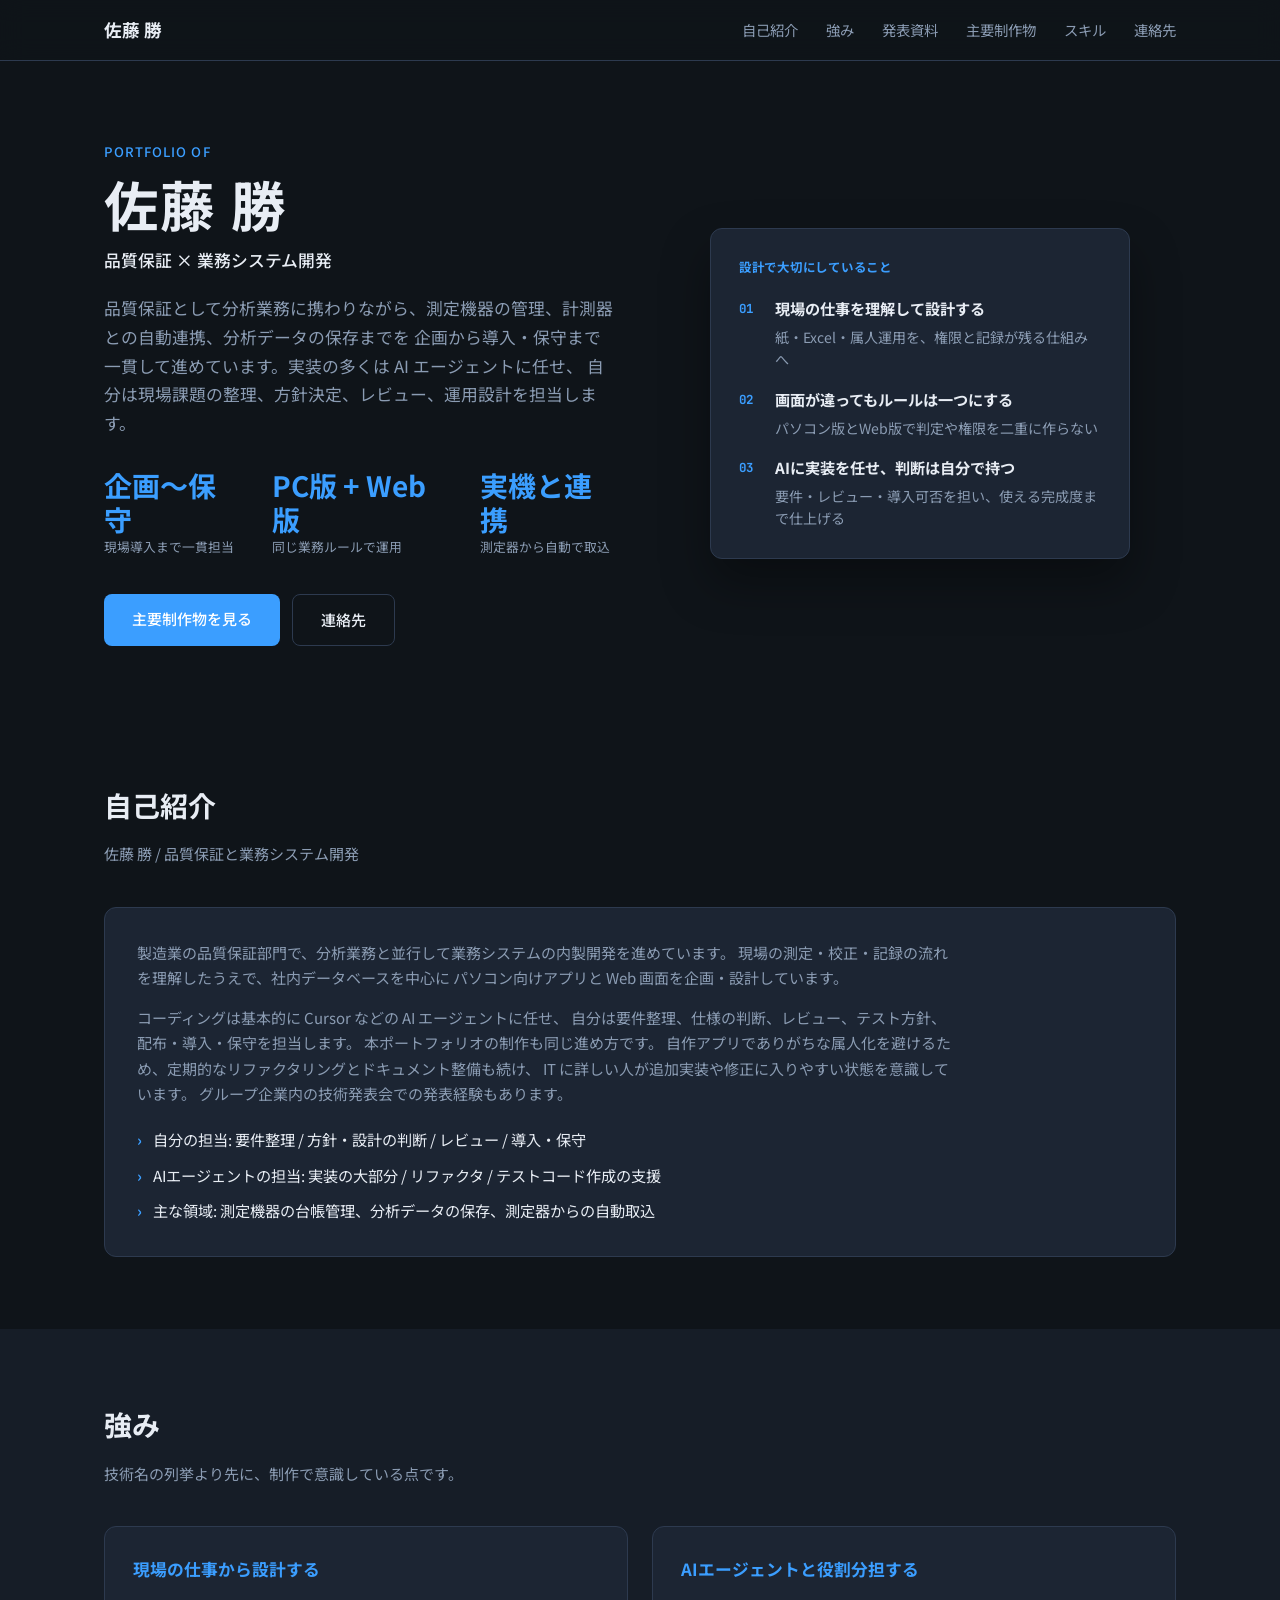
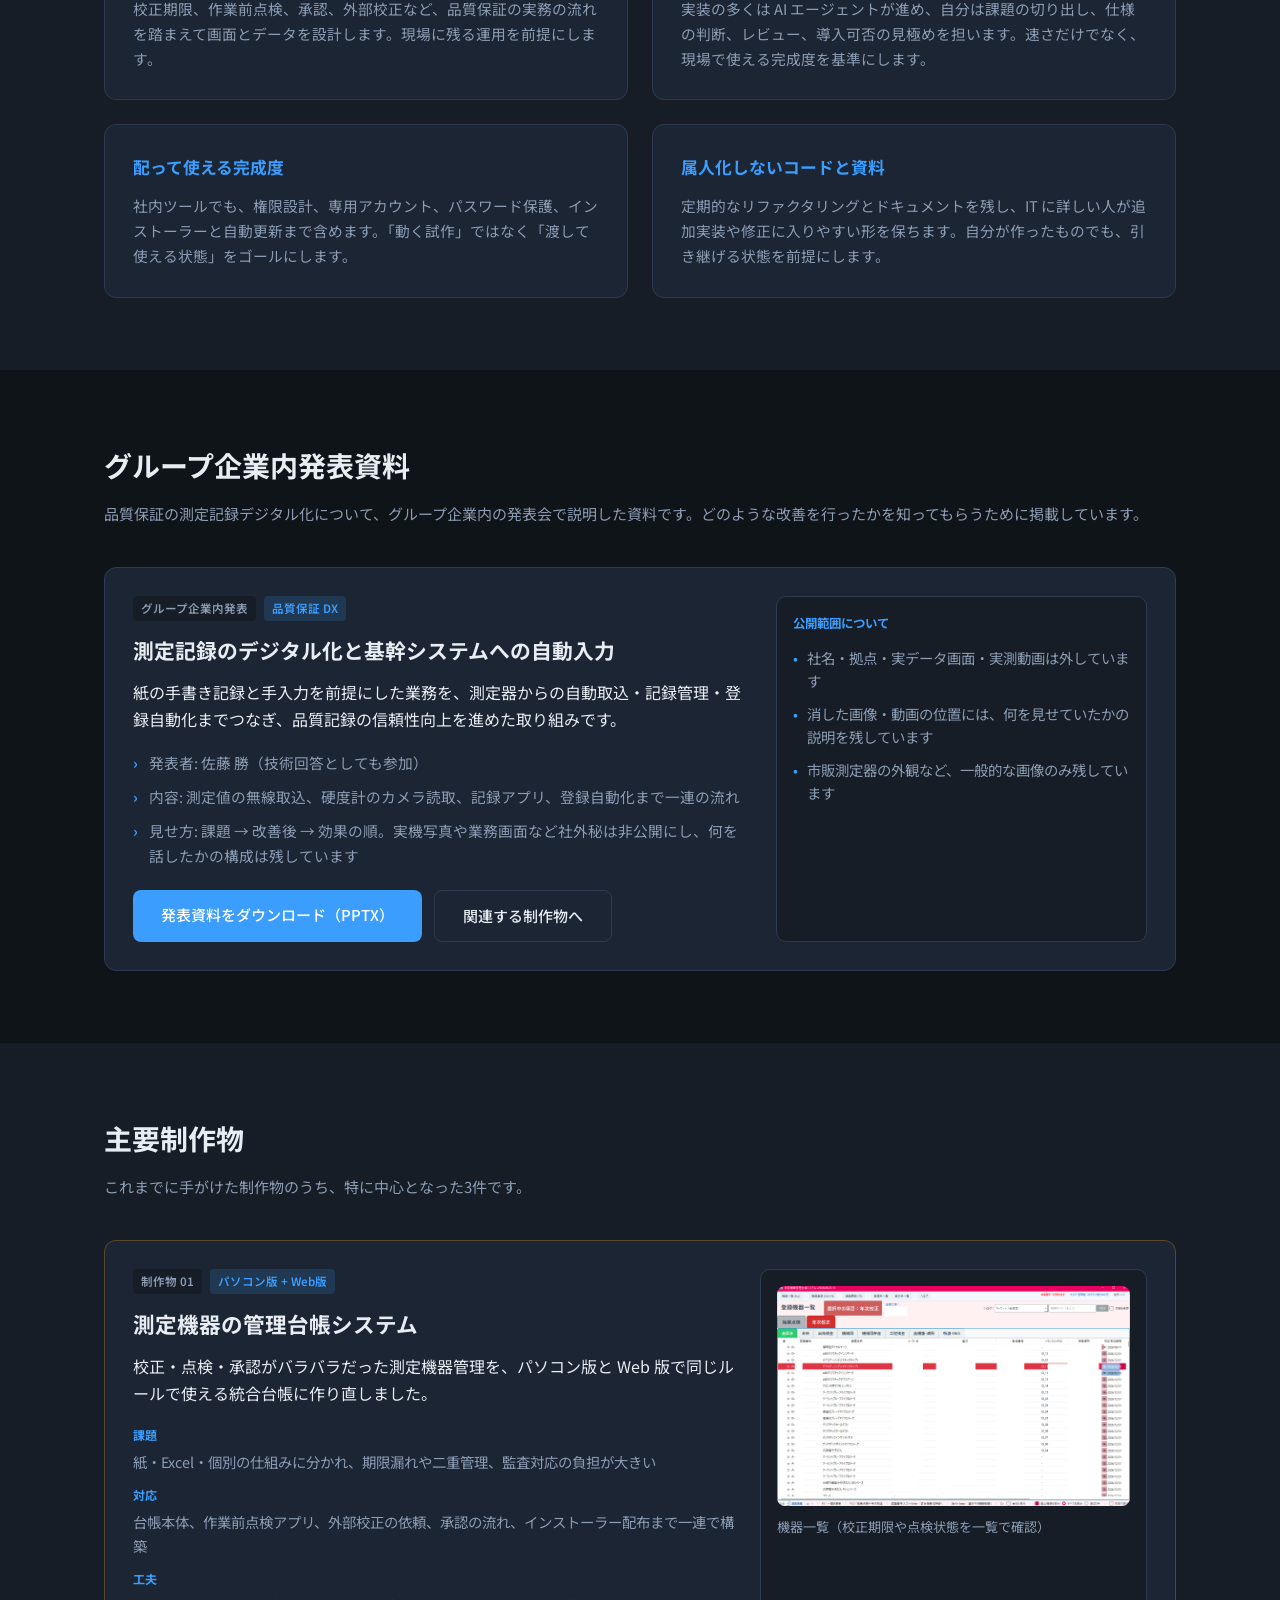
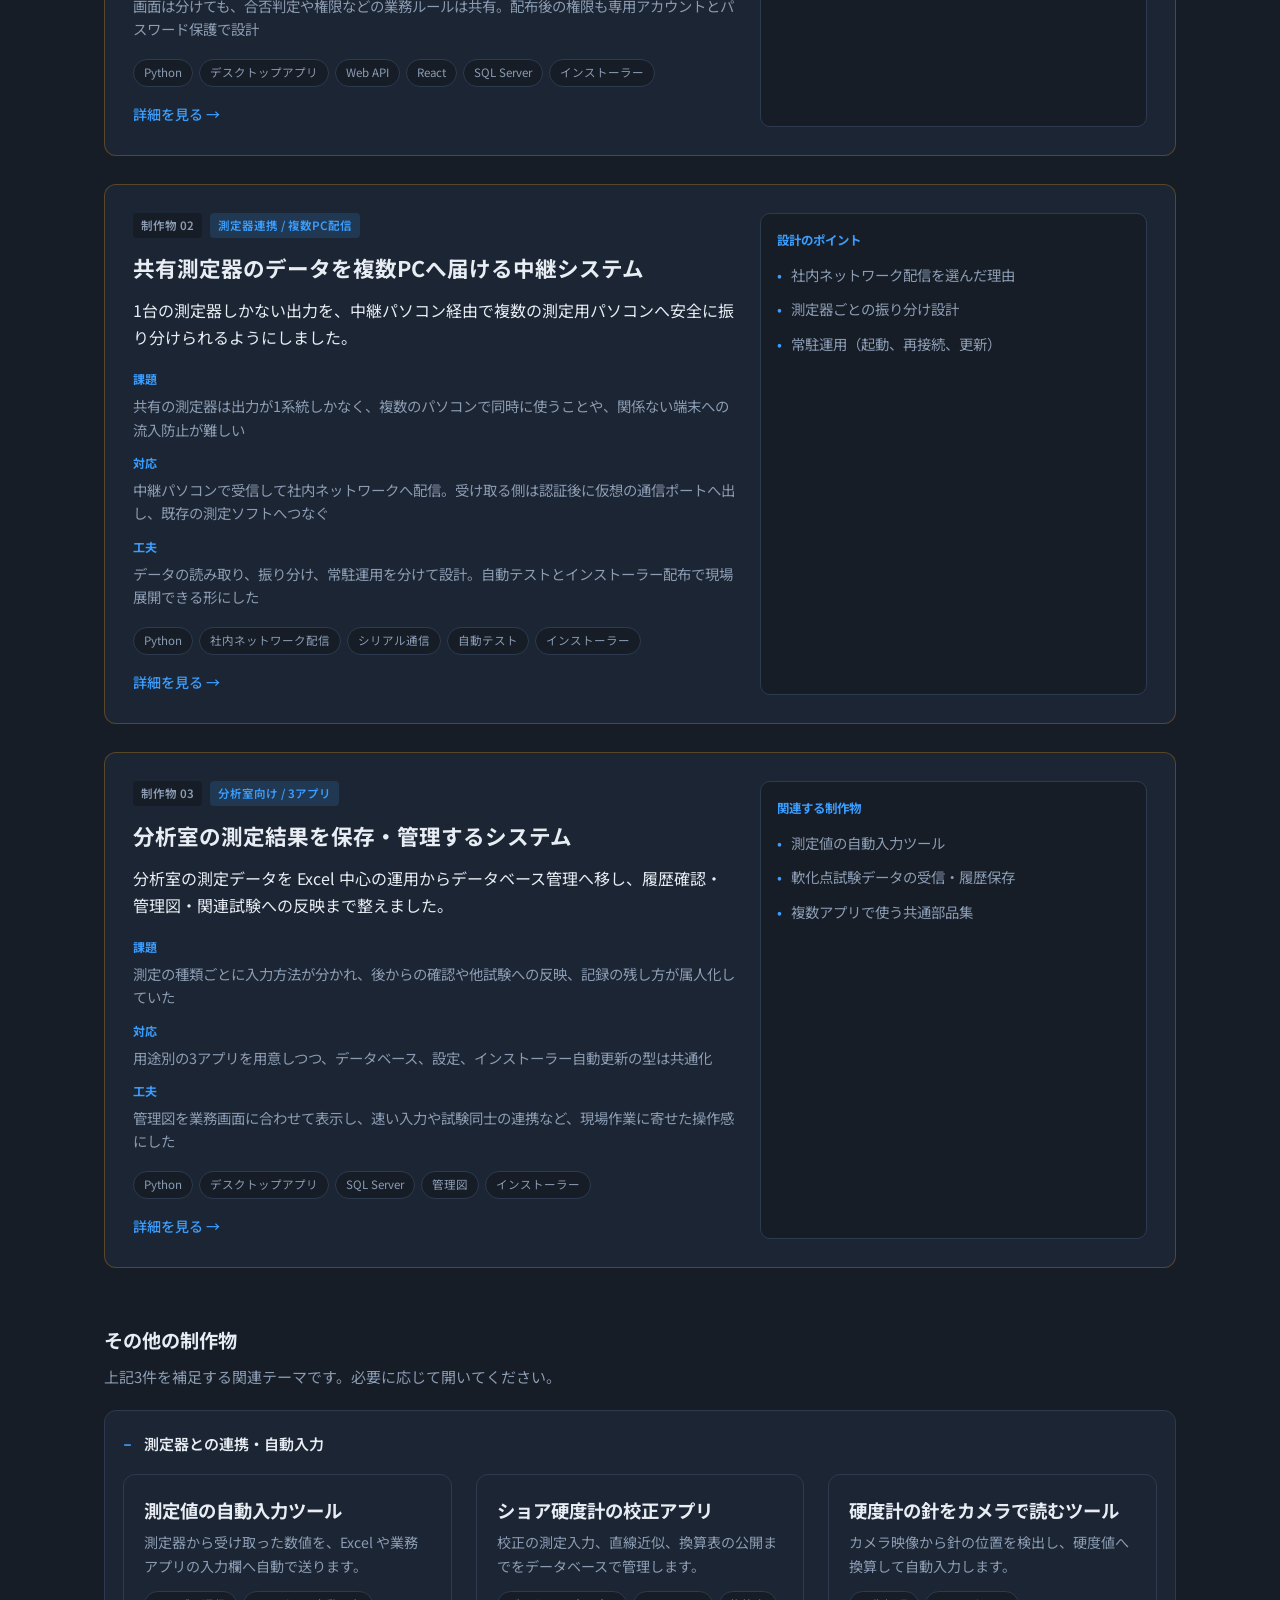
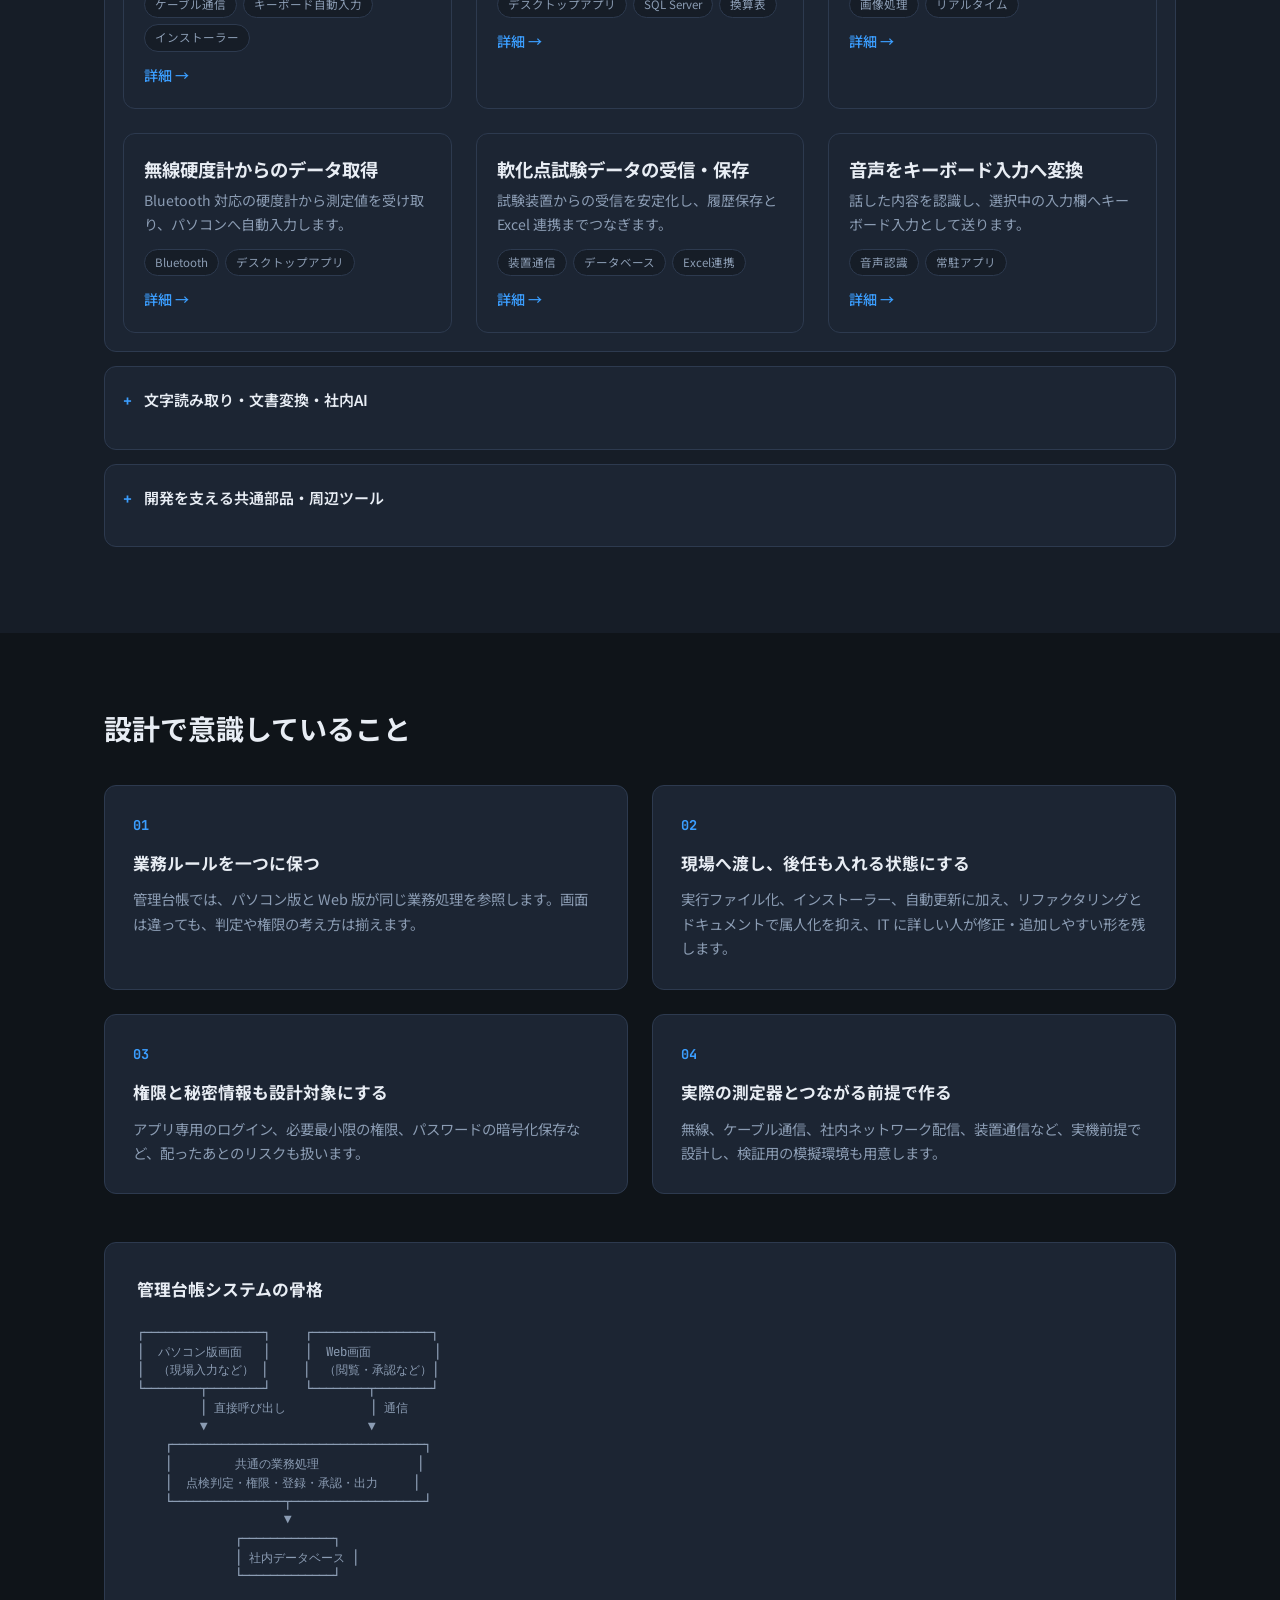
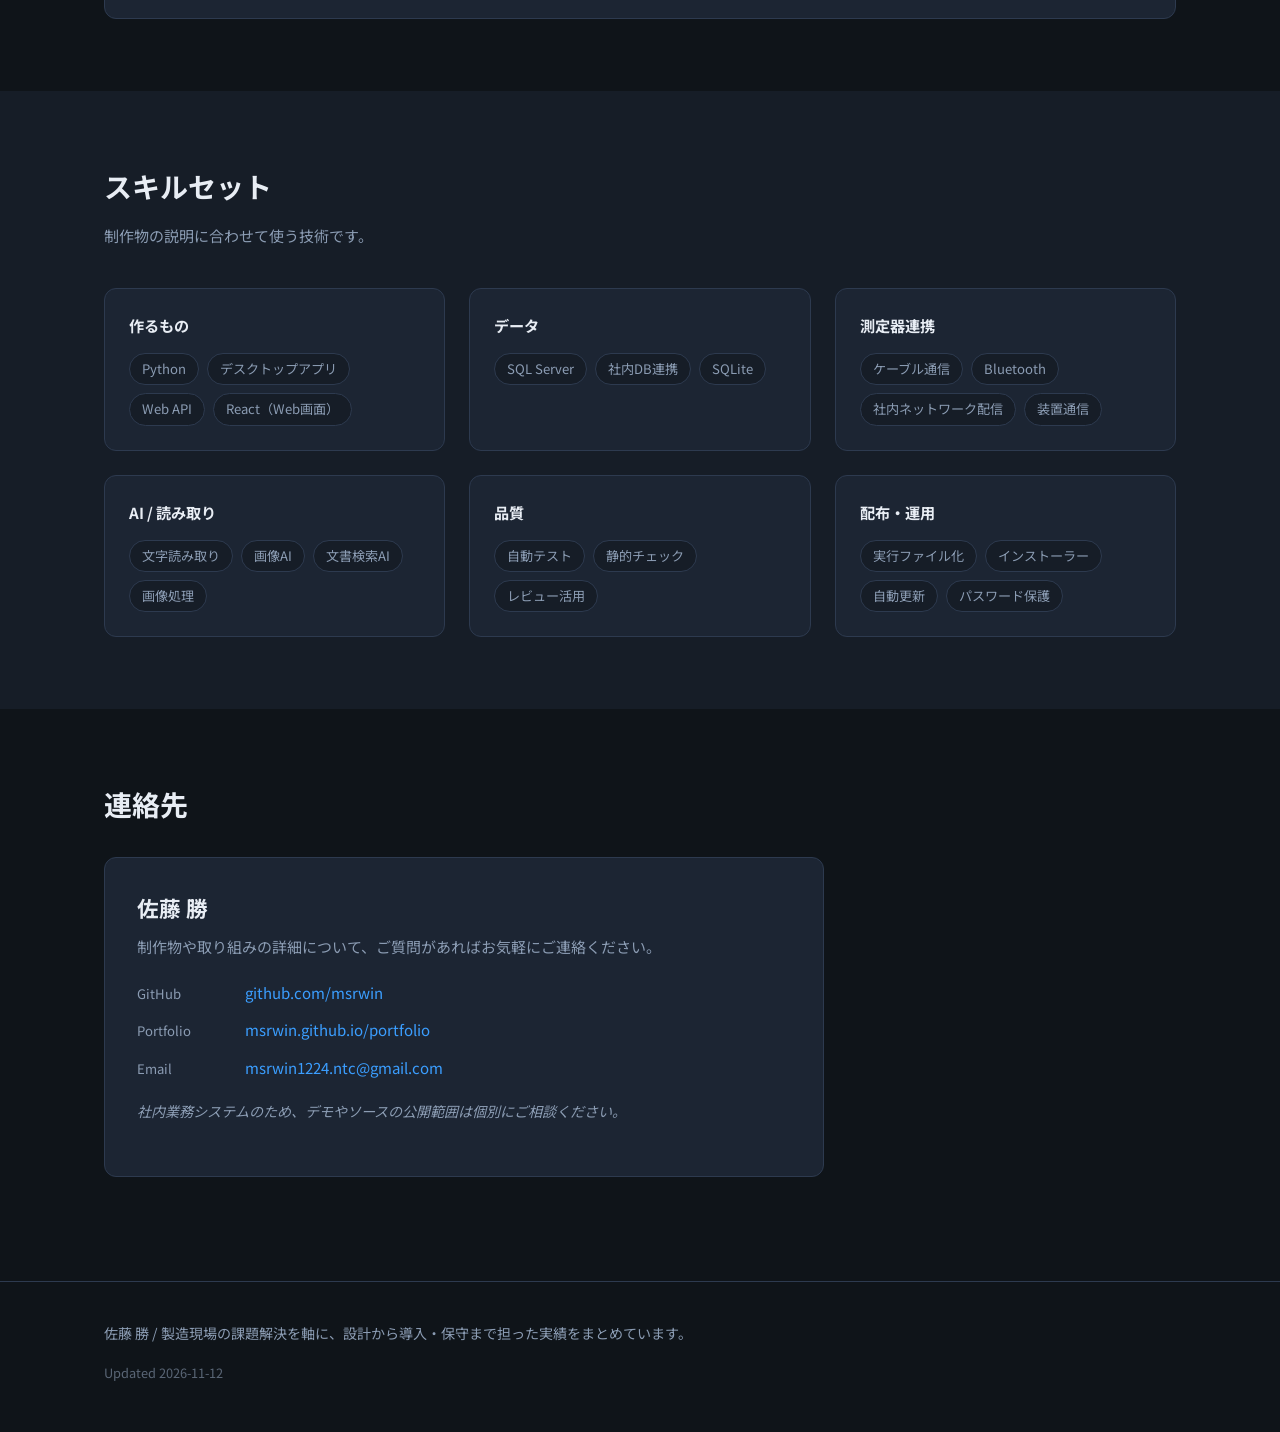
==== commit 67829e48: "docs: clarify AI role split and handoff-friendly practices グループ企業内発表の表記、AIエージェントとの役割分担、属人化を抑えるリファクタと" ====
--- a/index.html
+++ b/index.html
@@ -4,11 +4,11 @@
   <meta charset="UTF-8">
   <meta name="viewport" content="width=device-width, initial-scale=1.0">
   <title>佐藤 勝 | 製造現場向け業務システムのポートフォリオ</title>
-  <meta name="description" content="佐藤 勝のポートフォリオ。品質保証の現場知見をもとに、測定機器管理・計測器連携・分析データ管理の設計から導入・保守まで一貫して担当した実績をまとめています。">
+  <meta name="description" content="佐藤 勝のポートフォリオ。品質保証の現場知見をもとに、AIエージェントを活用して測定機器管理・計測器連携・分析データ管理などを企画から導入・保守まで進めた制作物をまとめています。">
   <link rel="preconnect" href="https://fonts.googleapis.com">
   <link rel="preconnect" href="https://fonts.gstatic.com" crossorigin>
   <link href="https://fonts.googleapis.com/css2?family=Noto+Sans+JP:wght@400;500;700&family=JetBrains+Mono:wght@400;500&display=swap" rel="stylesheet">
-  <link rel="stylesheet" href="styles.css?v=20261112e">
+  <link rel="stylesheet" href="styles.css?v=20261112h">
 </head>
 <body>
   <header class="site-header">
@@ -33,8 +33,8 @@
         <p class="hero-role">品質保証 × 業務システム開発</p>
         <p class="hero-lead">
           品質保証として分析業務に携わりながら、測定機器の管理、計測器との自動連携、分析データの保存までを
-          企画から設計・実装・テスト・導入・保守まで一貫して担当しています。
-          「作って終わり」ではなく、現場で使い続けられる仕組みにすることを重視します。
+          企画から導入・保守まで一貫して進めています。実装の多くは AI エージェントに任せ、
+          自分は現場課題の整理、方針決定、レビュー、運用設計を担当します。
         </p>
         <div class="hero-stats">
           <div class="stat">
@@ -61,7 +61,7 @@
           <ol class="pitch-list">
             <li><strong>現場の仕事を理解して設計する</strong><span>紙・Excel・属人運用を、権限と記録が残る仕組みへ</span></li>
             <li><strong>画面が違ってもルールは一つにする</strong><span>パソコン版とWeb版で判定や権限を二重に作らない</span></li>
-            <li><strong>配って使えるところまで完成させる</strong><span>インストーラー、自動更新、専用アカウント、パスワード保護</span></li>
+            <li><strong>AIに実装を任せ、判断は自分で持つ</strong><span>要件・レビュー・導入可否を担い、使える完成度まで仕上げる</span></li>
           </ol>
         </div>
       </div>
@@ -73,19 +73,22 @@
         <p class="section-desc">佐藤 勝 / 品質保証と業務システム開発</p>
         <div class="intro-panel">
           <p>
-            製造業の品質保証部門で、分析業務と並行して業務システムの内製開発を行っています。
+            製造業の品質保証部門で、分析業務と並行して業務システムの内製開発を進めています。
             現場の測定・校正・記録の流れを理解したうえで、社内データベースを中心に
-            パソコン向けアプリと Web 画面を設計・実装しています。
+            パソコン向けアプリと Web 画面を企画・設計しています。
           </p>
           <p>
-            AI を使った実装・レビューも活用しつつ、共通化、設定の外出し、自動テスト、
-            インストーラー配布など、運用後も保守しやすい設計を続けています。
-            社内の技術発表会での発表経験もあります。
+            コーディングは基本的に Cursor などの AI エージェントに任せ、
+            自分は要件整理、仕様の判断、レビュー、テスト方針、配布・導入・保守を担当します。
+            本ポートフォリオの制作も同じ進め方です。
+            自作アプリでありがちな属人化を避けるため、定期的なリファクタリングとドキュメント整備も続け、
+            IT に詳しい人が追加実装や修正に入りやすい状態を意識しています。
+            グループ企業内の技術発表会での発表経験もあります。
           </p>
           <ul class="intro-points">
-            <li>担当範囲: 要件整理 / 設計 / 実装 / テスト / 導入 / 保守</li>
+            <li>自分の担当: 要件整理 / 方針・設計の判断 / レビュー / 導入・保守</li>
+            <li>AIエージェントの担当: 実装の大部分 / リファクタ / テストコード作成の支援</li>
             <li>主な領域: 測定機器の台帳管理、分析データの保存、測定器からの自動取込</li>
-            <li>志向: 現場課題を理解し、設計から運用まで価値を出せる DX 人材</li>
           </ul>
         </div>
       </div>
@@ -95,18 +98,22 @@
       <div class="container">
         <h2 class="section-title">強み</h2>
         <p class="section-desc">技術名の列挙より先に、制作で意識している点です。</p>
-        <div class="about-grid">
+        <div class="about-grid about-grid-4">
           <div class="about-card">
             <h3>現場の仕事から設計する</h3>
             <p>校正期限、作業前点検、承認、外部校正など、品質保証の実務の流れを踏まえて画面とデータを設計します。現場に残る運用を前提にします。</p>
           </div>
           <div class="about-card">
+            <h3>AIエージェントと役割分担する</h3>
+            <p>実装の多くは AI エージェントが進め、自分は課題の切り出し、仕様の判断、レビュー、導入可否の見極めを担います。速さだけでなく、現場で使える完成度を基準にします。</p>
+          </div>
+          <div class="about-card">
             <h3>配って使える完成度</h3>
-            <p>社内ツールでも、自動テスト、権限設計、専用アカウント、パスワード保護、インストーラーと自動更新まで含めます。「動く試作」ではなく「渡して使える状態」をゴールにします。</p>
+            <p>社内ツールでも、権限設計、専用アカウント、パスワード保護、インストーラーと自動更新まで含めます。「動く試作」ではなく「渡して使える状態」をゴールにします。</p>
           </div>
           <div class="about-card">
-            <h3>横展開できる共通部品</h3>
-            <p>データベース接続、設定、ログ、インストーラー、自動更新、キーボード入力などを共通部品化し、新しいアプリを速く安定して立ち上げます。</p>
+            <h3>属人化しないコードと資料</h3>
+            <p>定期的なリファクタリングとドキュメントを残し、IT に詳しい人が追加実装や修正に入りやすい形を保ちます。自分が作ったものでも、引き継げる状態を前提にします。</p>
           </div>
         </div>
       </div>
@@ -114,12 +121,12 @@
 
     <section id="talk" class="section">
       <div class="container">
-        <h2 class="section-title">社内発表資料</h2>
-        <p class="section-desc">品質保証の測定記録デジタル化について、社内発表会で説明した資料です。どのような改善を行ったかを知ってもらうために掲載しています。</p>
+        <h2 class="section-title">グループ企業内発表資料</h2>
+        <p class="section-desc">品質保証の測定記録デジタル化について、グループ企業内の発表会で説明した資料です。どのような改善を行ったかを知ってもらうために掲載しています。</p>
         <article class="talk-panel">
           <div class="talk-main">
             <div class="card-header">
-              <span class="card-version">社内発表</span>
+              <span class="card-version">グループ企業内発表</span>
               <span class="card-category">品質保証 DX</span>
             </div>
             <h3>測定記録のデジタル化と基幹システムへの自動入力</h3>
@@ -127,7 +134,7 @@
             <ul class="talk-points">
               <li>発表者: 佐藤 勝（技術回答としても参加）</li>
               <li>内容: 測定値の無線取込、硬度計のカメラ読取、記録アプリ、登録自動化まで一連の流れ</li>
-              <li>見せ方: 課題 → 改善後 → 効果の順。実機写真や社内画面など社外秘は非公開にし、何を話したかの構成は残しています</li>
+              <li>見せ方: 課題 → 改善後 → 効果の順。実機写真や業務画面など社外秘は非公開にし、何を話したかの構成は残しています</li>
             </ul>
             <div class="hero-actions">
               <a class="btn-primary" href="assets/presentations/DX発表.pptx">発表資料をダウンロード（PPTX）</a>
@@ -390,8 +397,8 @@
           </div>
           <div class="arch-card">
             <div class="arch-icon">02</div>
-            <h3>現場へ渡せるところまで完成とみなす</h3>
-            <p>実行ファイル化、インストーラー、自動更新、二重起動防止、ログ、設定の外出しまで、最初から設計に含めます。</p>
+            <h3>現場へ渡し、後任も入れる状態にする</h3>
+            <p>実行ファイル化、インストーラー、自動更新に加え、リファクタリングとドキュメントで属人化を抑え、IT に詳しい人が修正・追加しやすい形を残します。</p>
           </div>
           <div class="arch-card">
             <div class="arch-icon">03</div>
@@ -510,6 +517,6 @@
     </div>
   </footer>
 
-  <script src="script.js?v=20261112e"></script>
+  <script src="script.js?v=20261112h"></script>
 </body>
 </html>
--- a/styles.css
+++ b/styles.css
@@ -377,6 +377,10 @@
   margin-top: 32px;
 }
 
+.about-grid-4 {
+  grid-template-columns: repeat(2, 1fr);
+}
+
 .about-card {
   background: var(--surface);
   border: 1px solid var(--border);
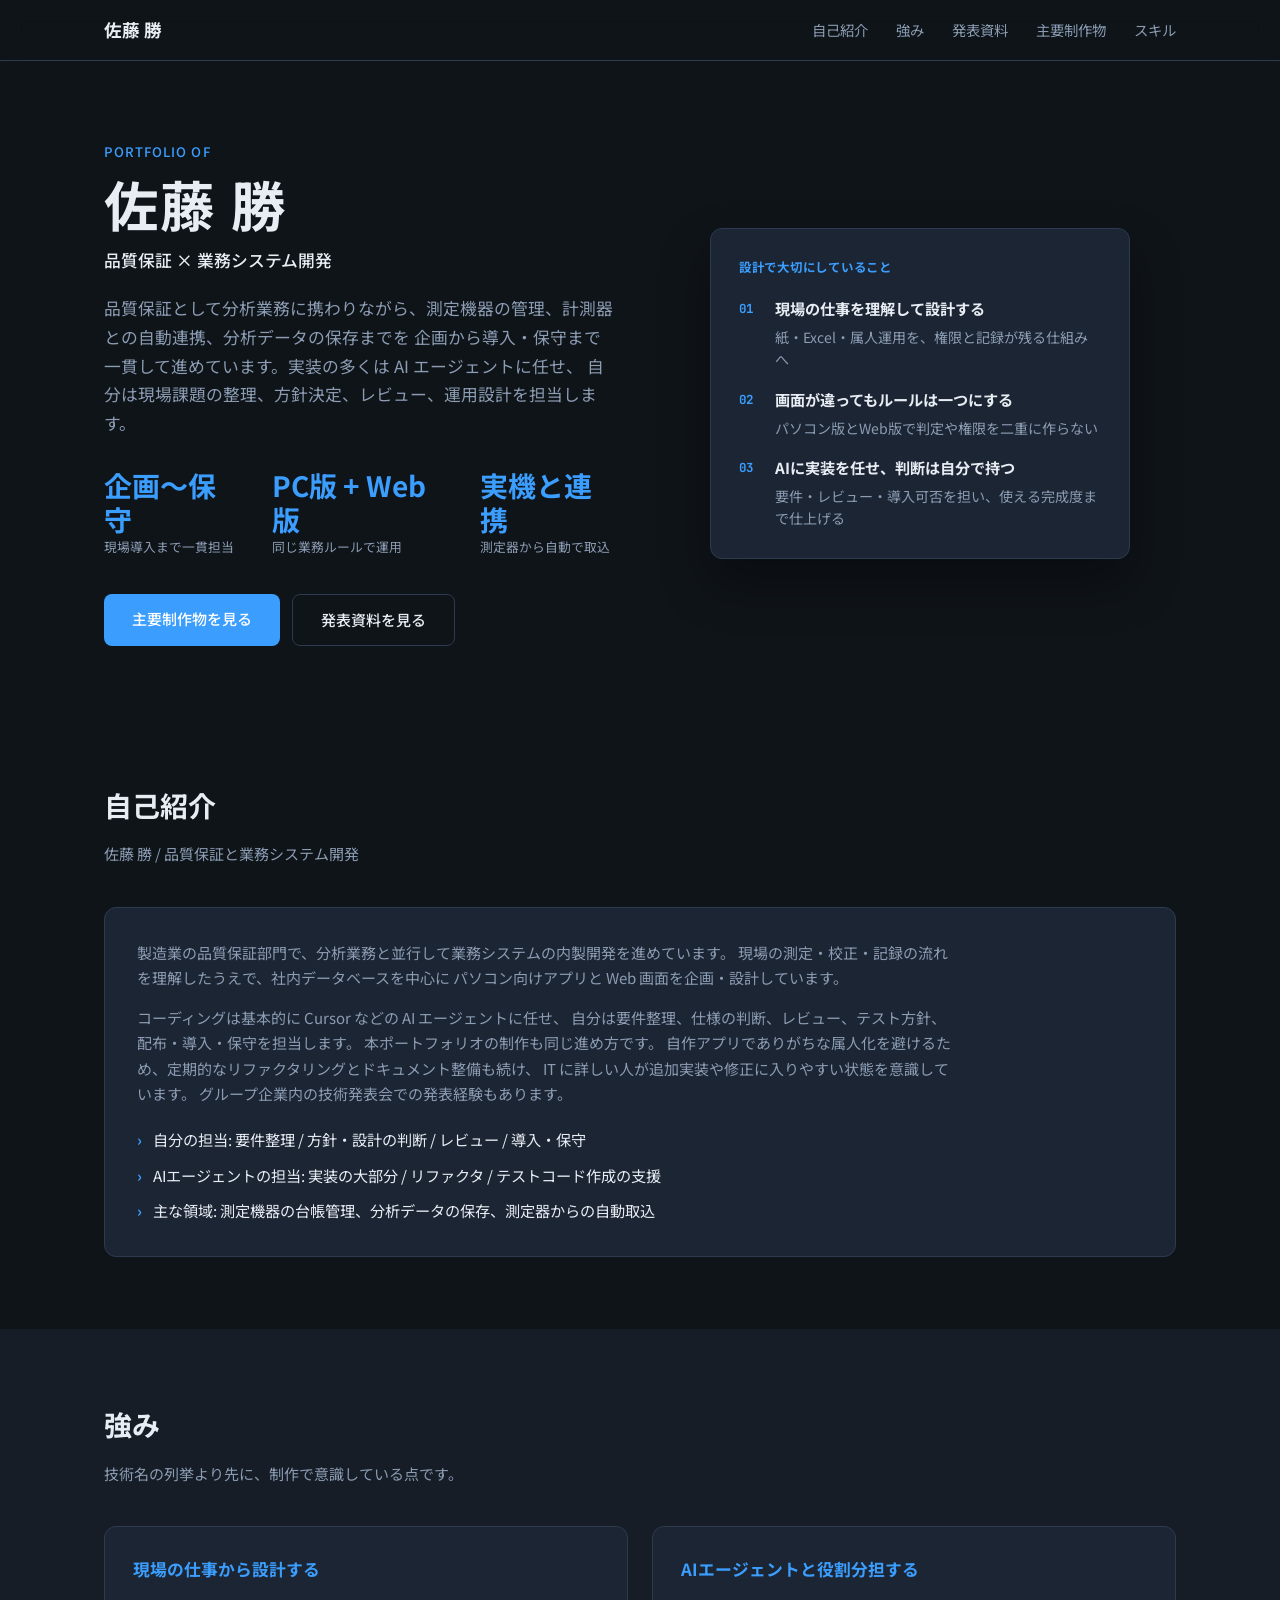
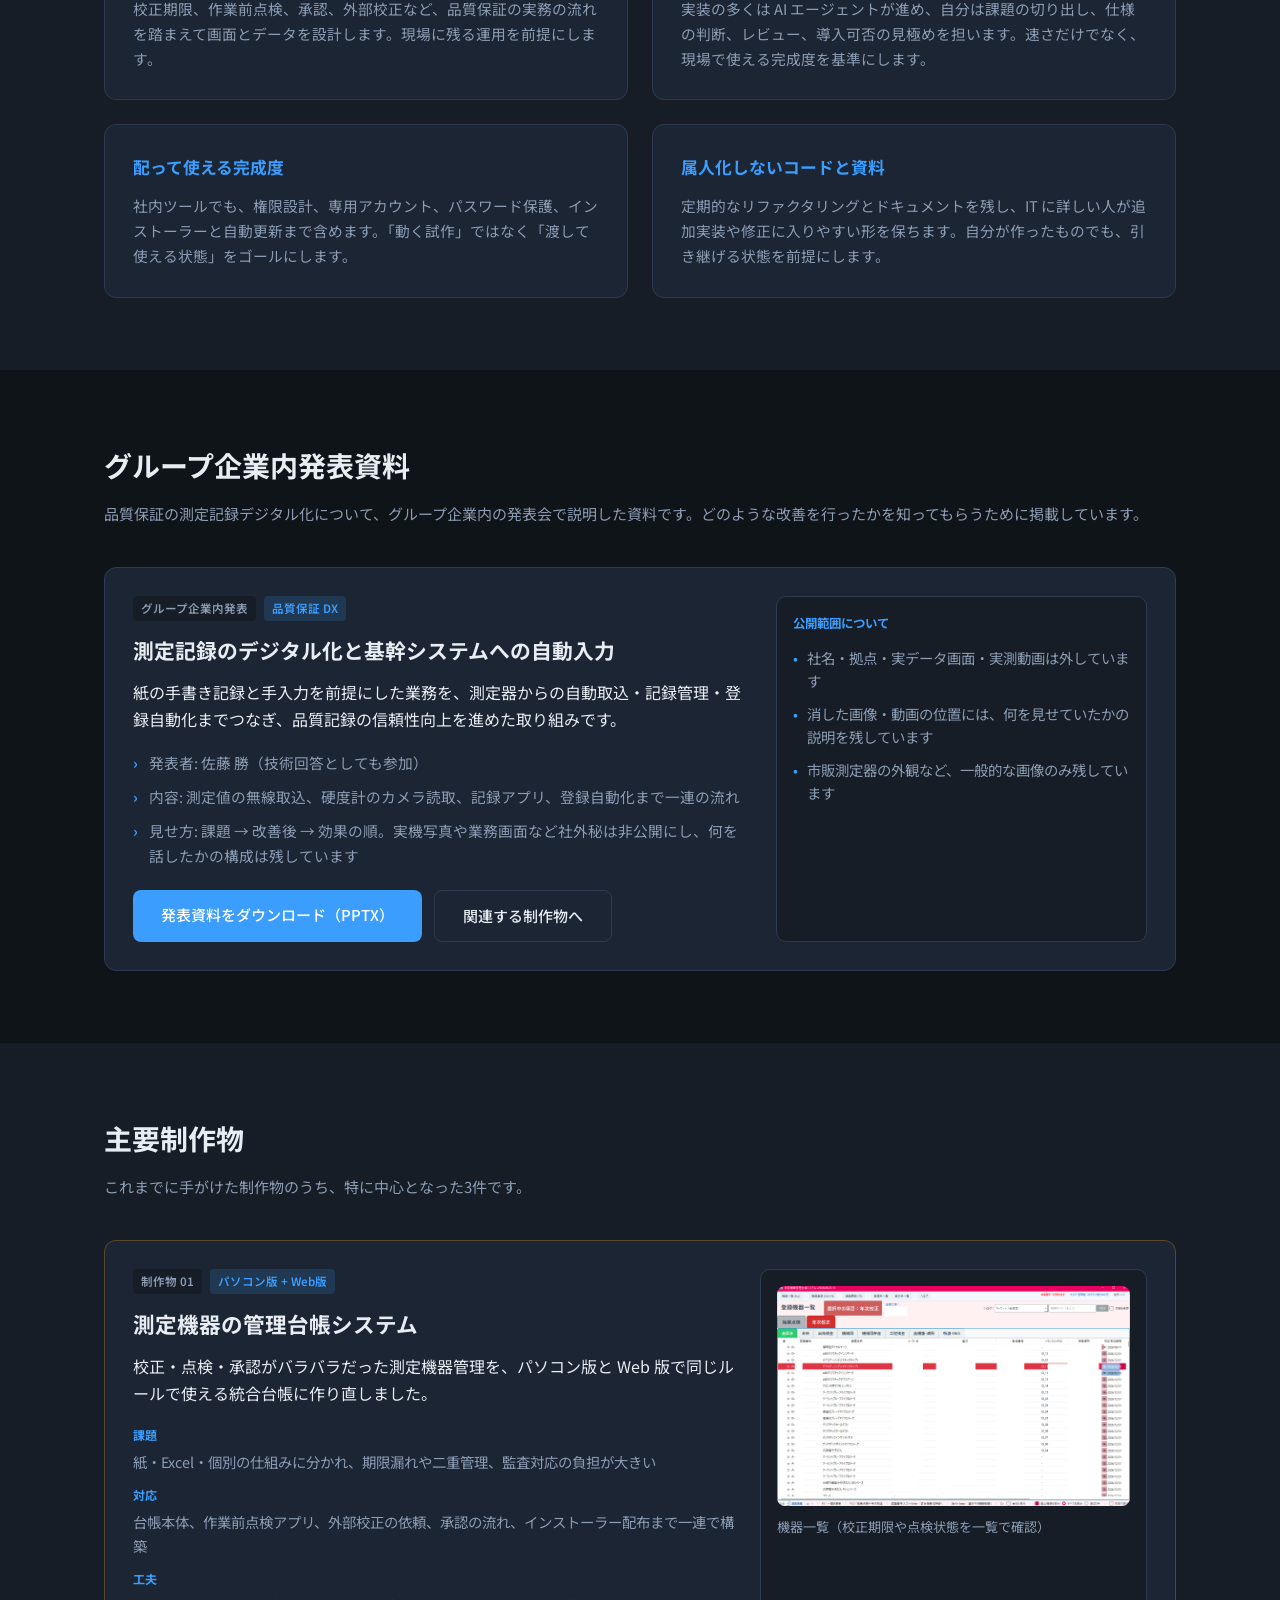
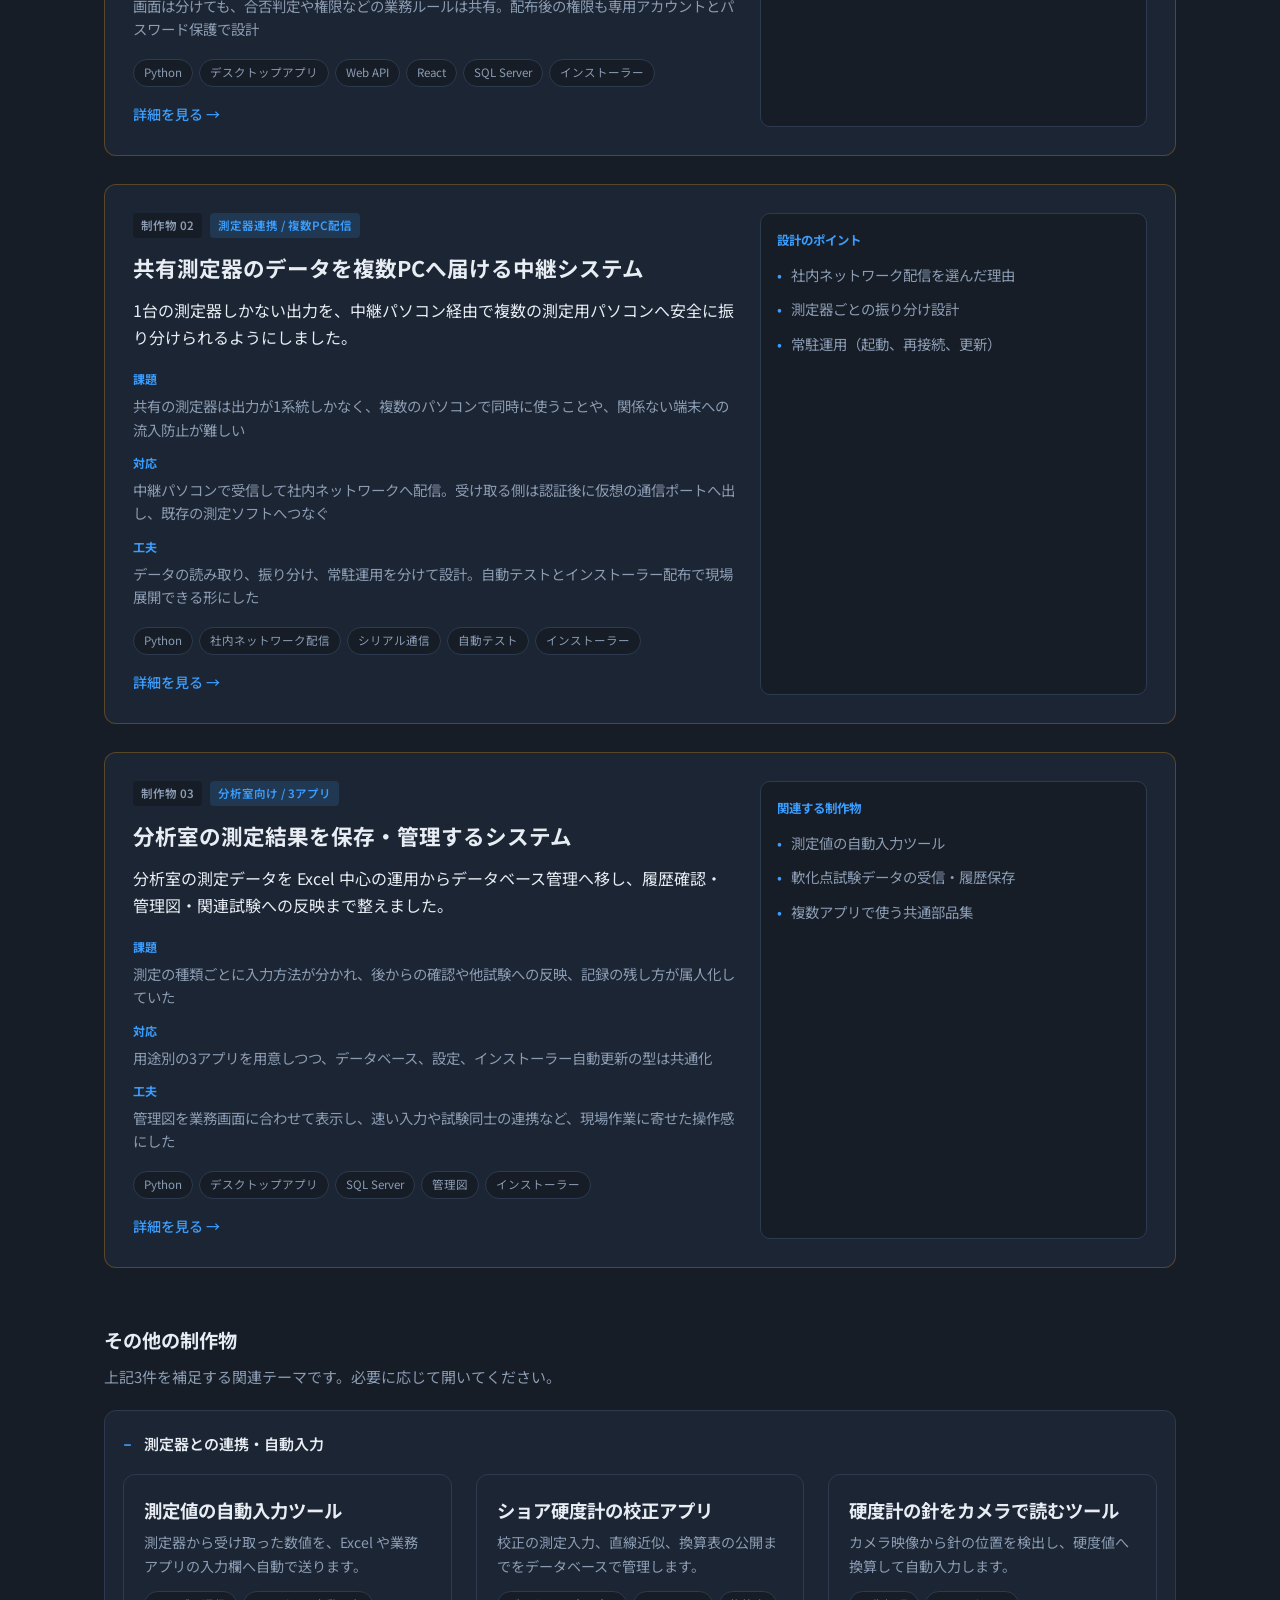
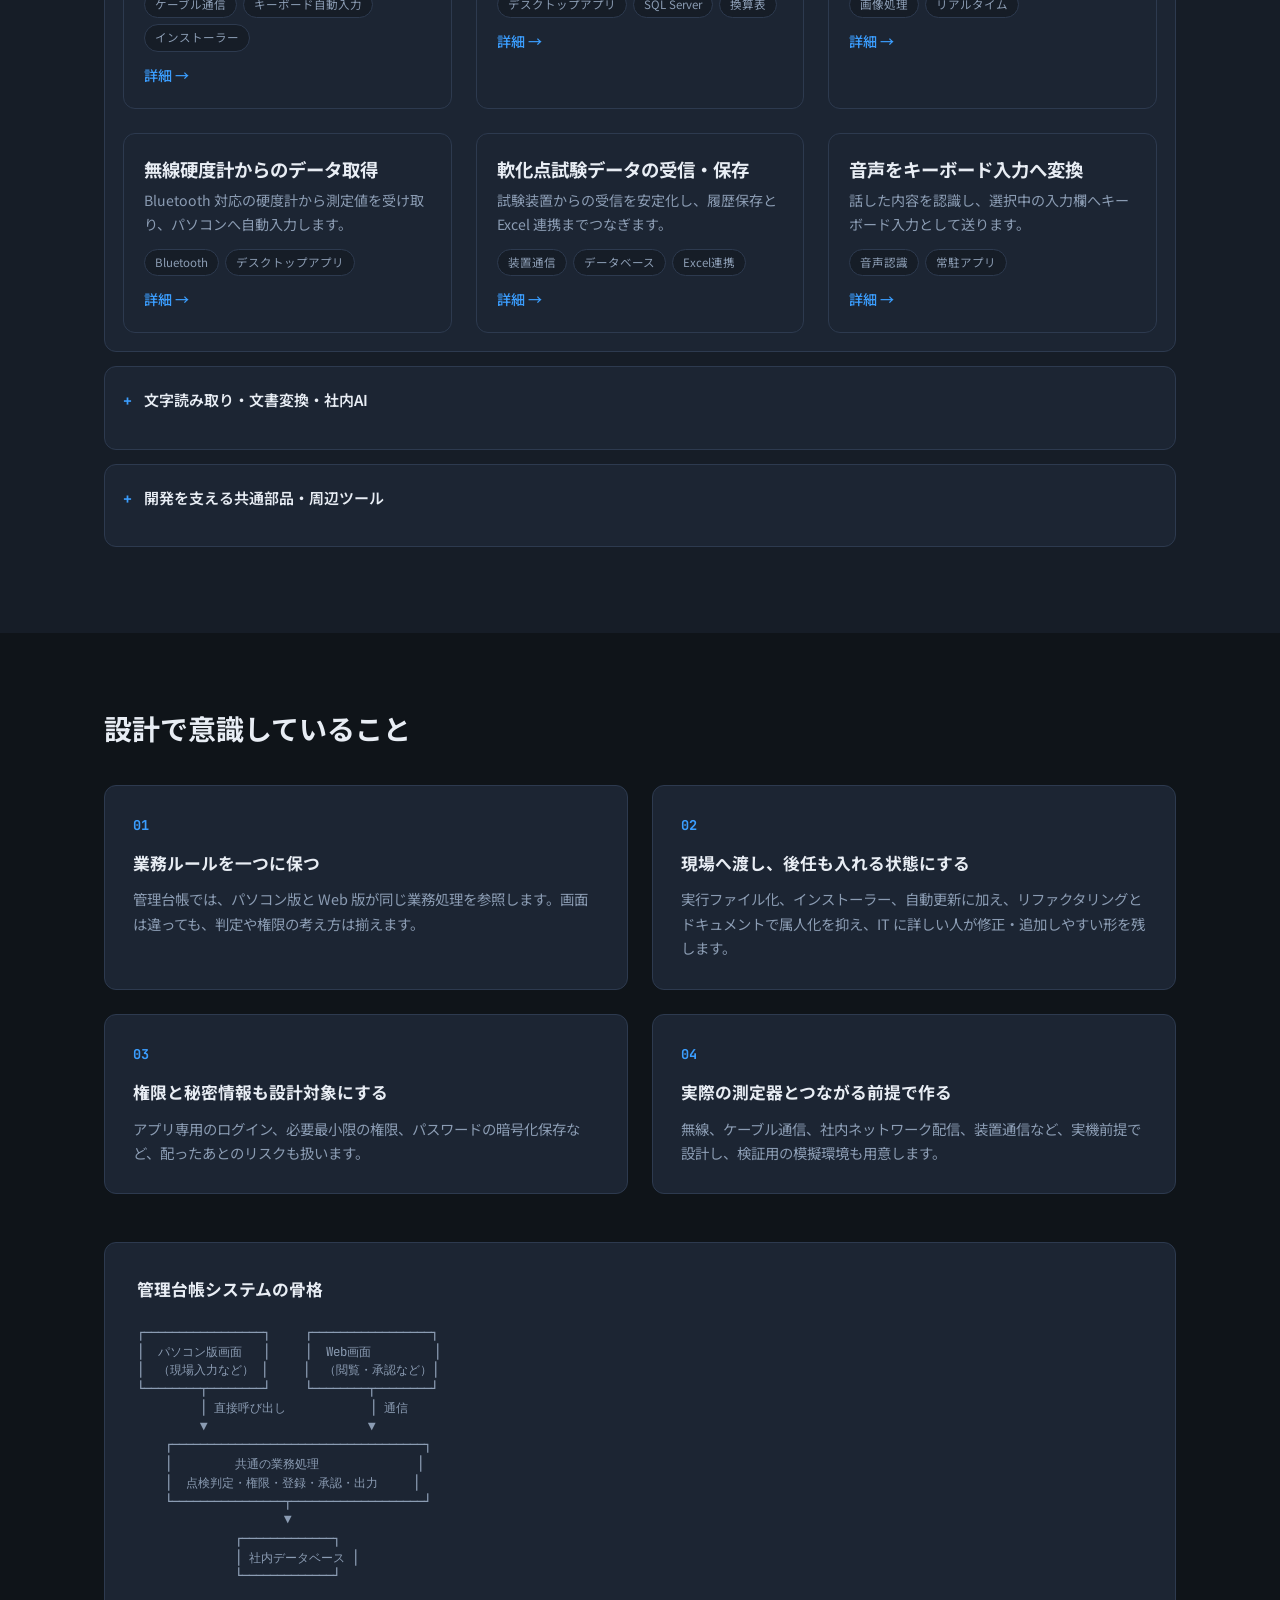
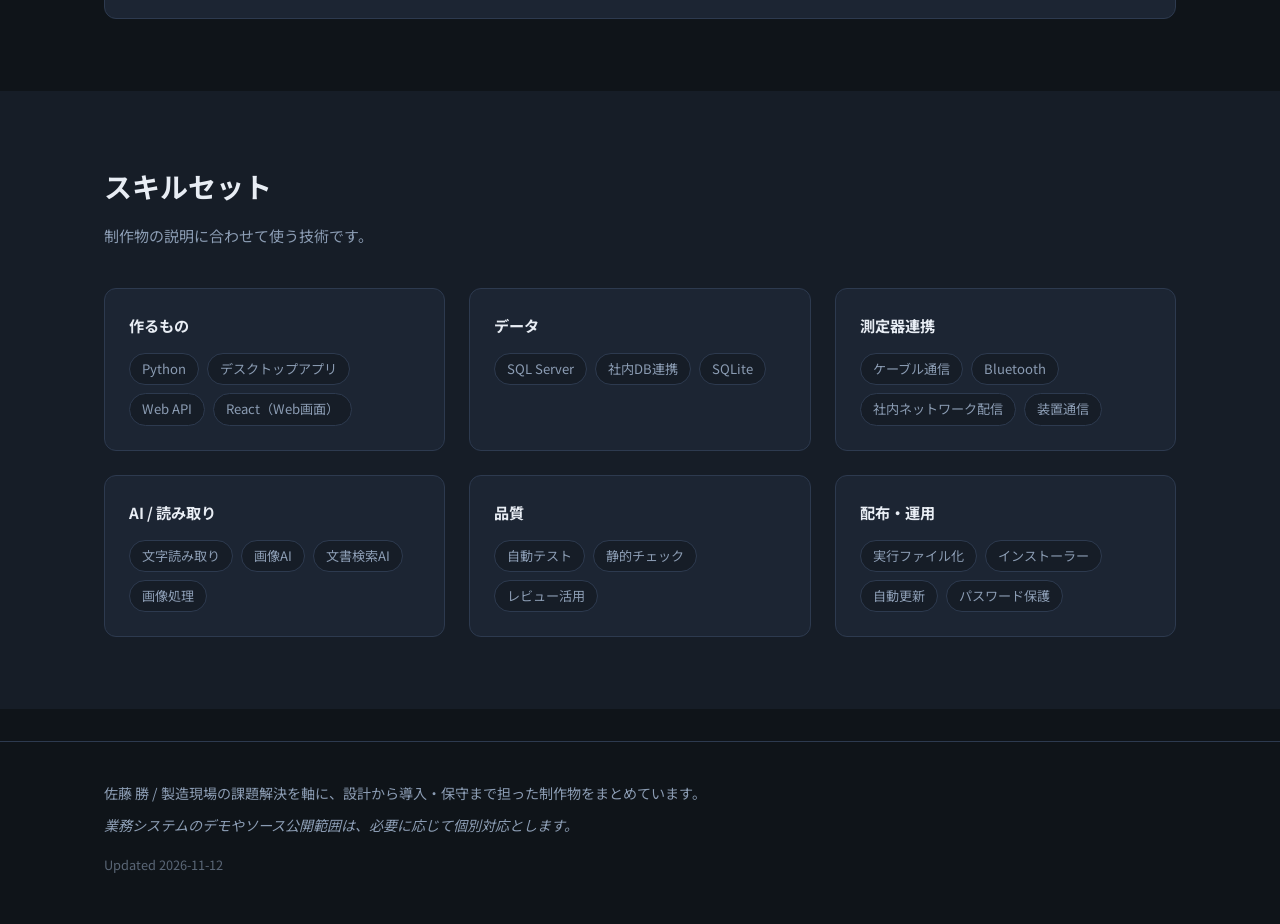
==== commit 6badd21a: "fix: remove public contact details from portfolio 一般公開のためメール・GitHub・連絡先セクションを削除し、個人連絡先の露出を避ける。  Co-a" ====
--- a/index.html
+++ b/index.html
@@ -8,7 +8,7 @@
   <link rel="preconnect" href="https://fonts.googleapis.com">
   <link rel="preconnect" href="https://fonts.gstatic.com" crossorigin>
   <link href="https://fonts.googleapis.com/css2?family=Noto+Sans+JP:wght@400;500;700&family=JetBrains+Mono:wght@400;500&display=swap" rel="stylesheet">
-  <link rel="stylesheet" href="styles.css?v=20261112h">
+  <link rel="stylesheet" href="styles.css?v=20261112i">
 </head>
 <body>
   <header class="site-header">
@@ -20,7 +20,6 @@
         <li><a href="#talk">発表資料</a></li>
         <li><a href="#projects">主要制作物</a></li>
         <li><a href="#skills">スキル</a></li>
-        <li><a href="#contact">連絡先</a></li>
       </ul>
     </nav>
   </header>
@@ -52,7 +51,7 @@
         </div>
         <div class="hero-actions">
           <a class="btn-primary" href="#projects">主要制作物を見る</a>
-          <a class="btn-secondary" href="#contact">連絡先</a>
+          <a class="btn-secondary" href="#talk">発表資料を見る</a>
         </div>
       </div>
       <div class="hero-visual" aria-hidden="true">
@@ -493,30 +492,16 @@
       </div>
     </section>
 
-    <section id="contact" class="section">
-      <div class="container">
-        <h2 class="section-title">連絡先</h2>
-        <div class="contact-panel">
-          <p class="contact-name">佐藤 勝</p>
-          <p>制作物や取り組みの詳細について、ご質問があればお気軽にご連絡ください。</p>
-          <ul class="contact-list">
-            <li><span>GitHub</span><a href="https://github.com/msrwin" target="_blank" rel="noopener noreferrer">github.com/msrwin</a></li>
-            <li><span>Portfolio</span><a href="https://msrwin.github.io/portfolio/">msrwin.github.io/portfolio</a></li>
-            <li><span>Email</span><a href="mailto:msrwin1224.ntc@gmail.com">msrwin1224.ntc@gmail.com</a></li>
-          </ul>
-          <p class="contact-note">社内業務システムのため、デモやソースの公開範囲は個別にご相談ください。</p>
-        </div>
-      </div>
-    </section>
   </main>
 
   <footer class="site-footer">
     <div class="container">
-      <p>佐藤 勝 / 製造現場の課題解決を軸に、設計から導入・保守まで担った実績をまとめています。</p>
+      <p>佐藤 勝 / 製造現場の課題解決を軸に、設計から導入・保守まで担った制作物をまとめています。</p>
+      <p class="footer-note">業務システムのデモやソース公開範囲は、必要に応じて個別対応とします。</p>
       <p class="footer-copy">Updated 2026-11-12</p>
     </div>
   </footer>
 
-  <script src="script.js?v=20261112h"></script>
+  <script src="script.js?v=20261112i"></script>
 </body>
 </html>
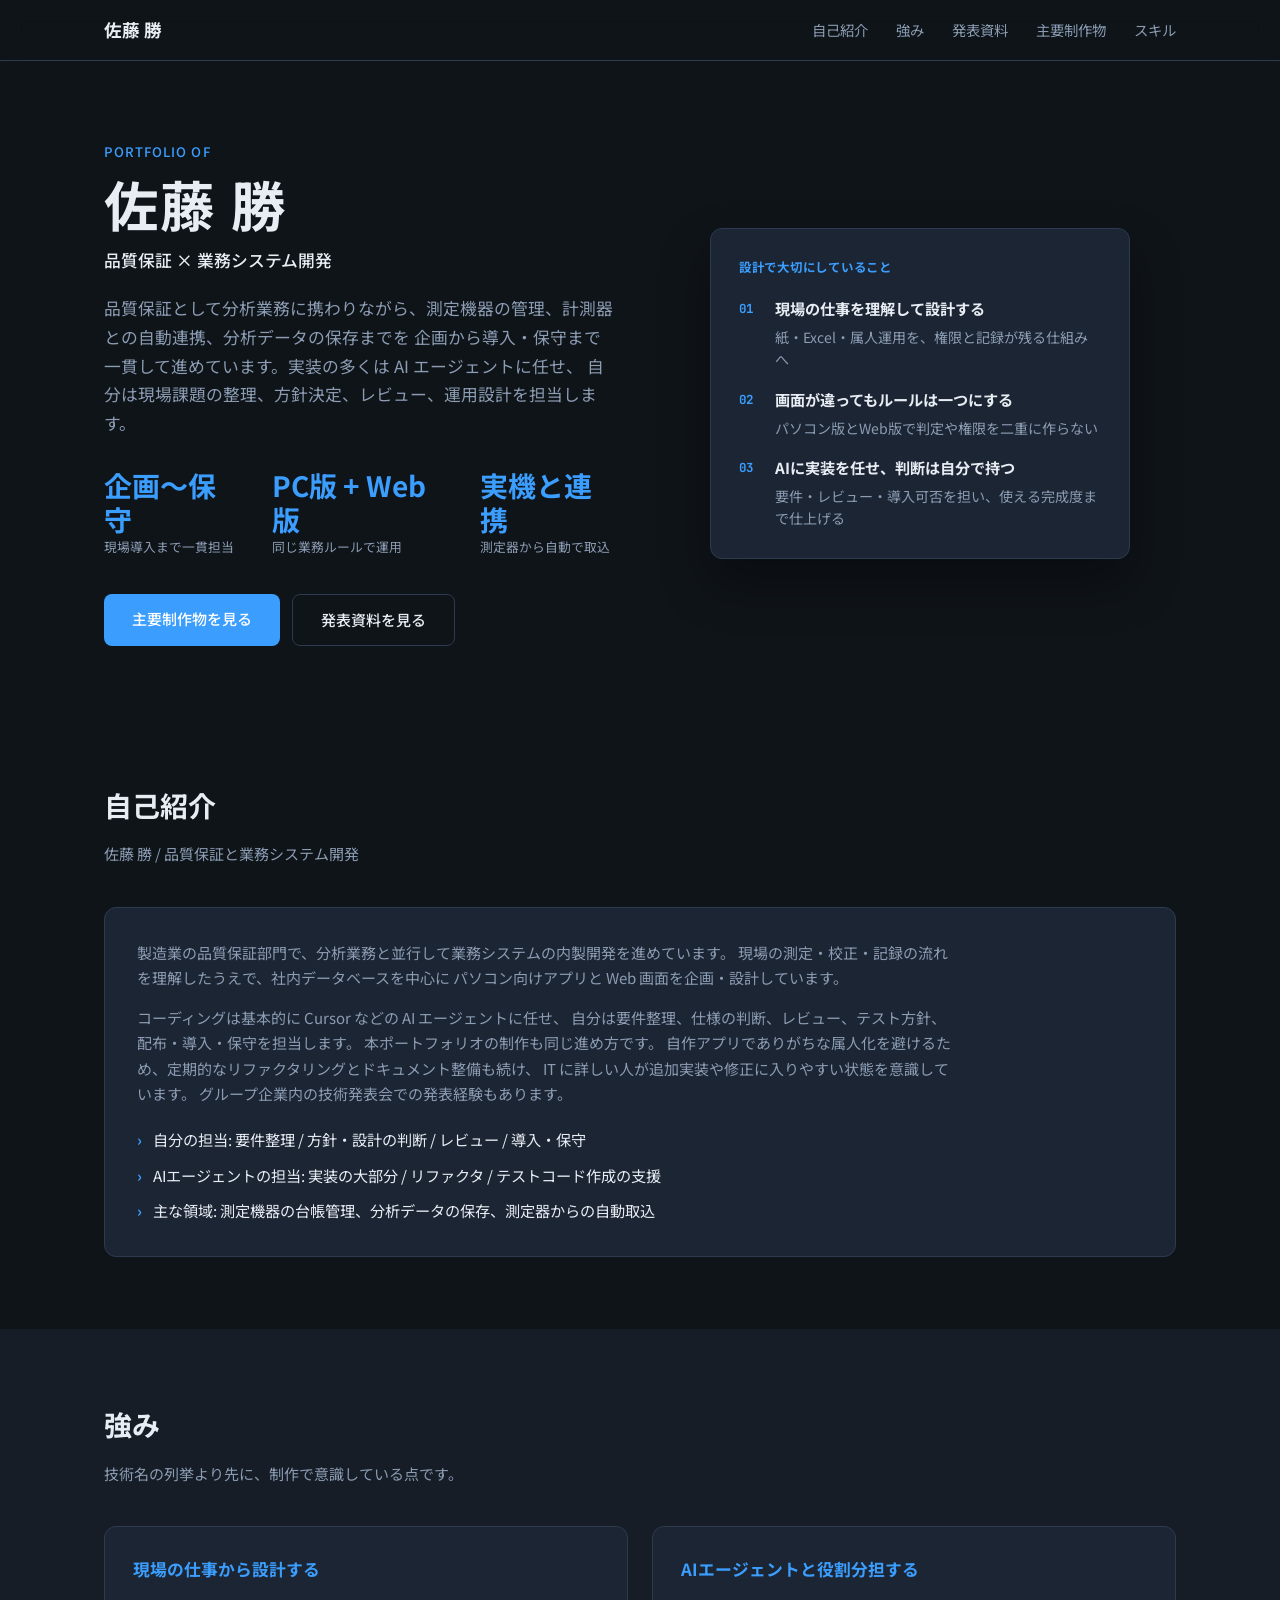
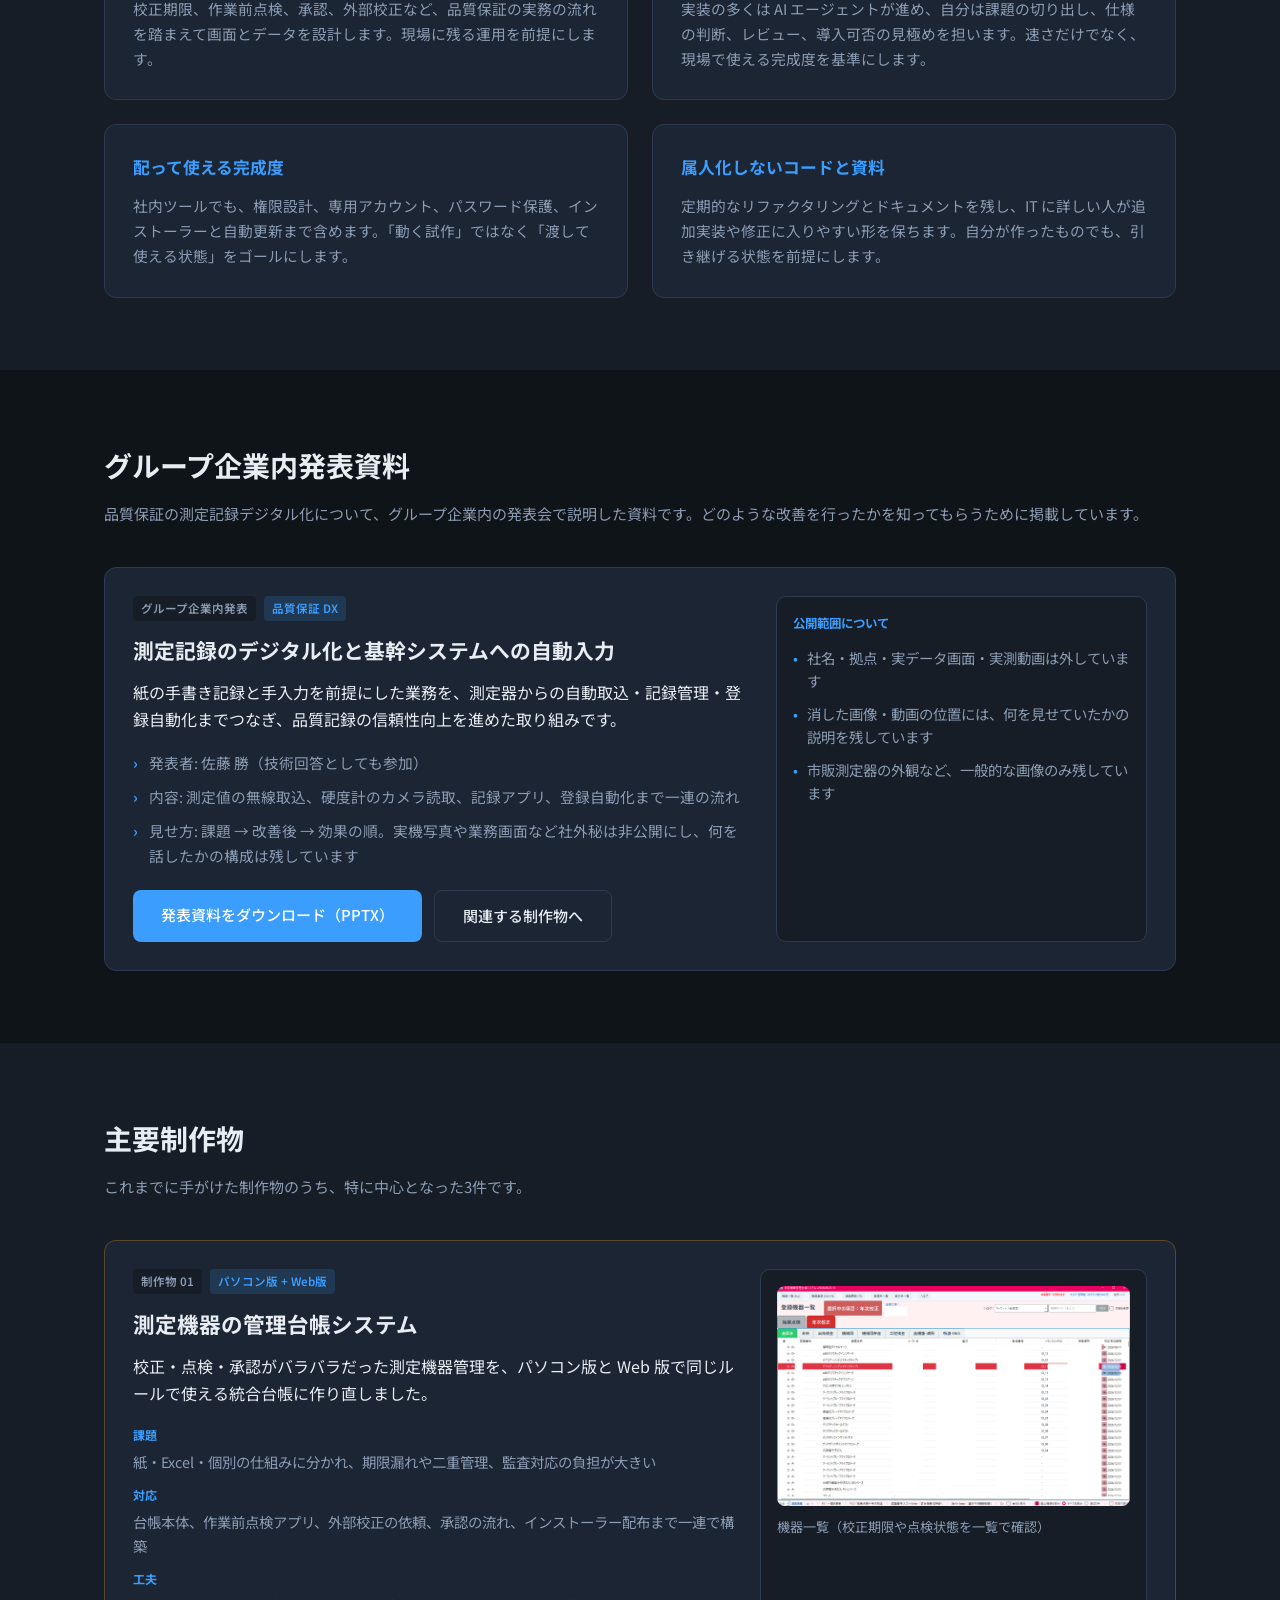
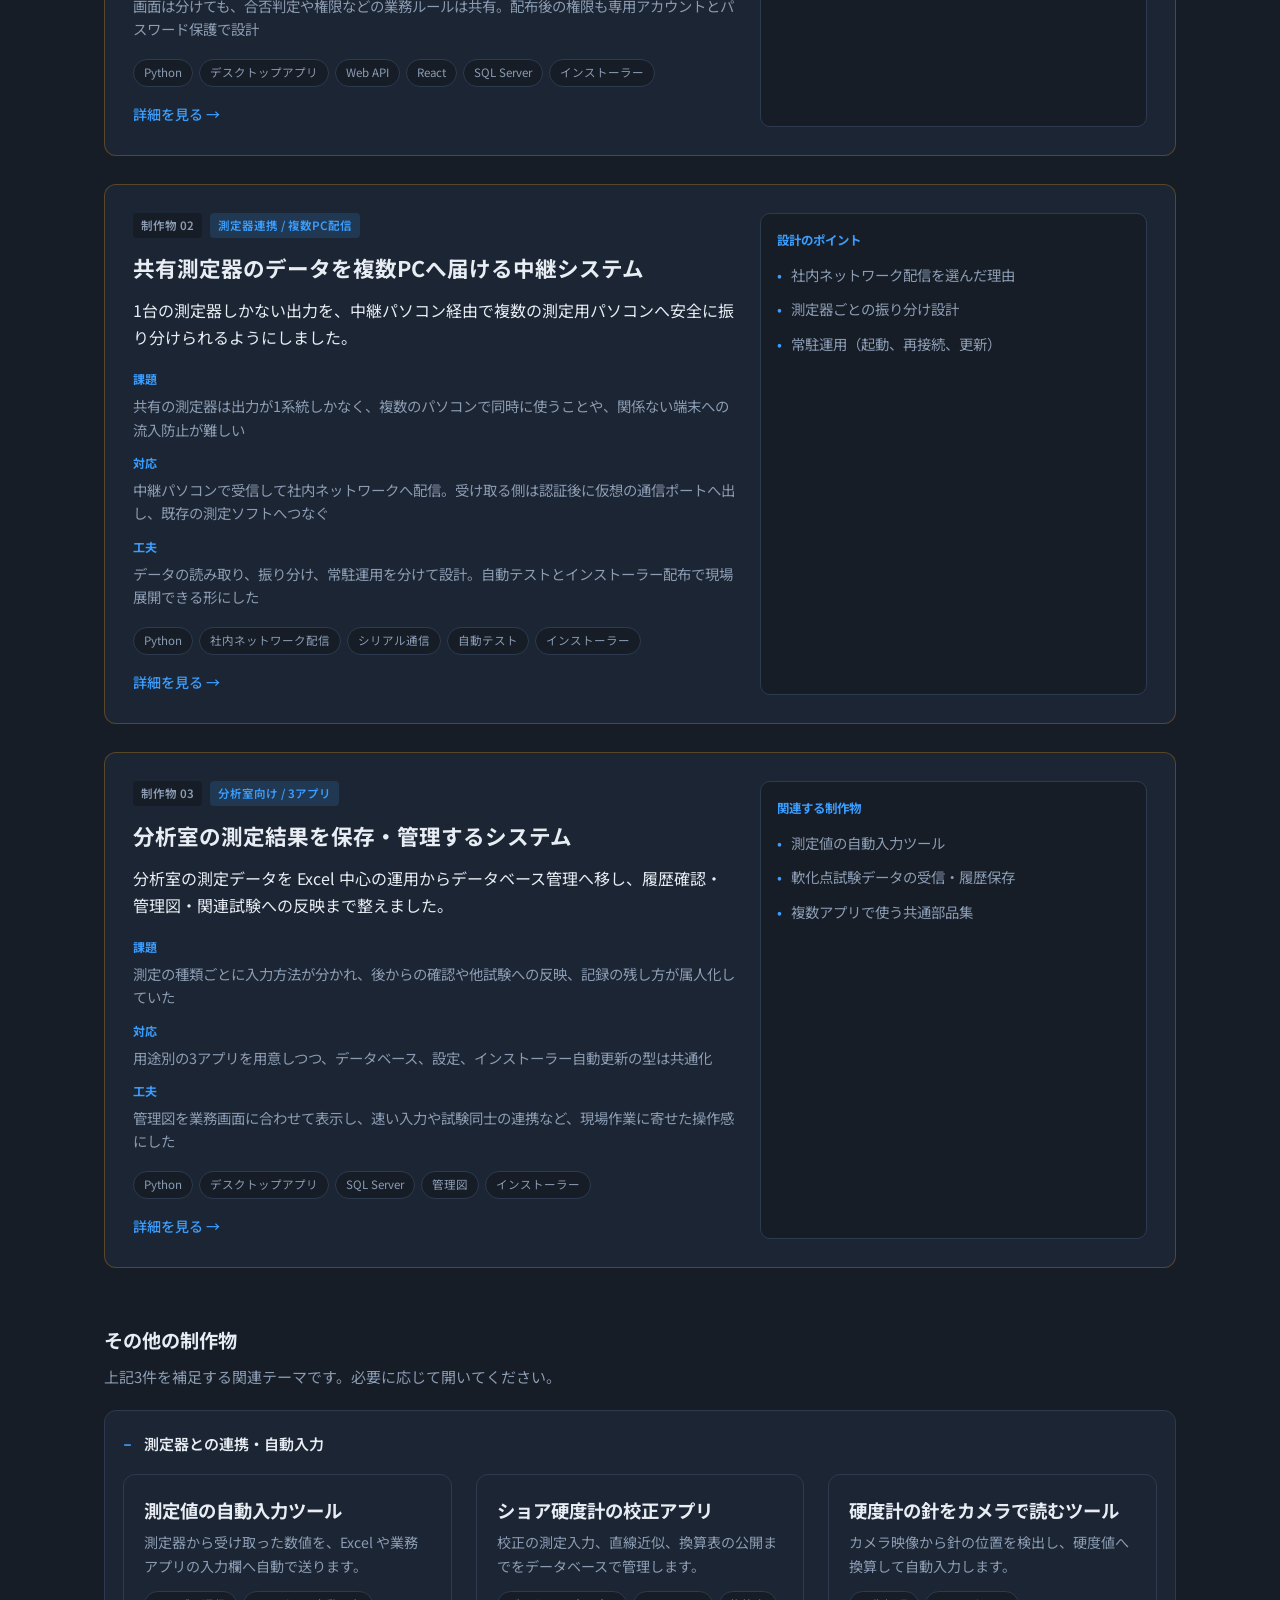
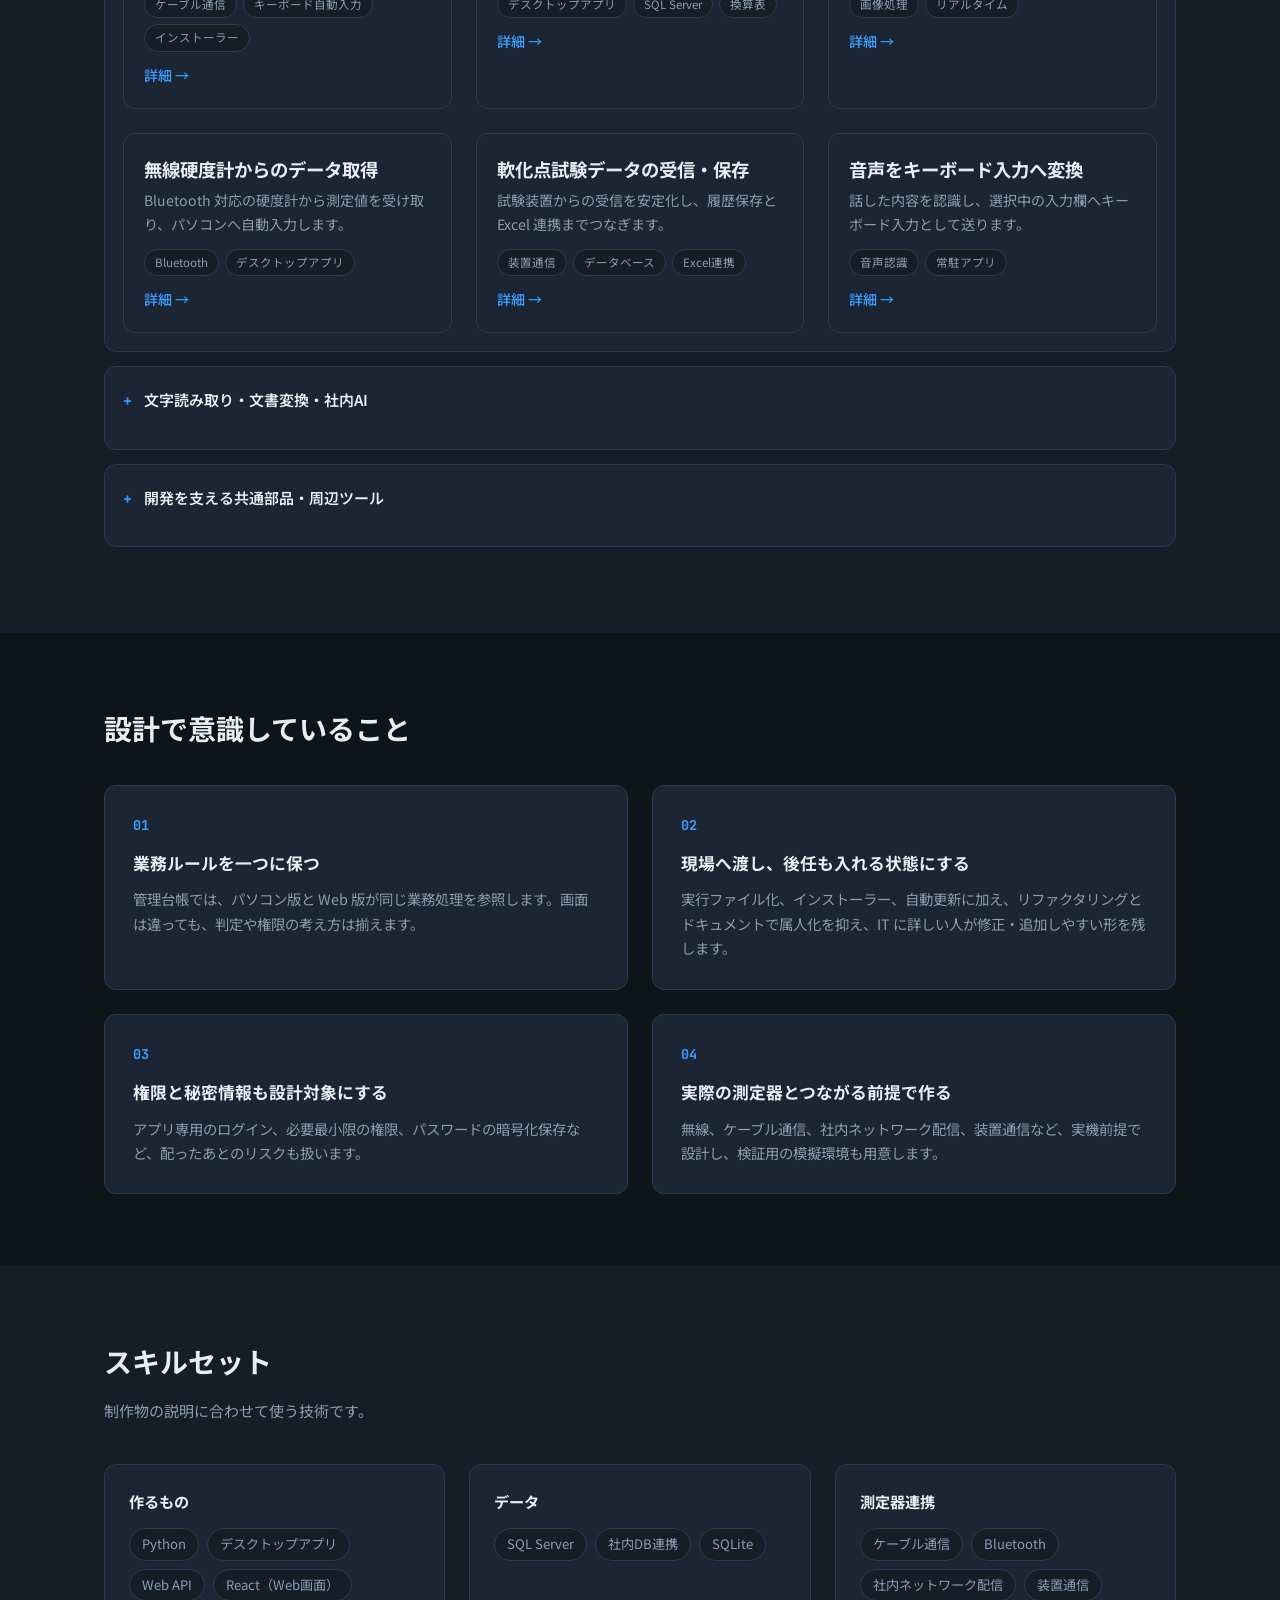
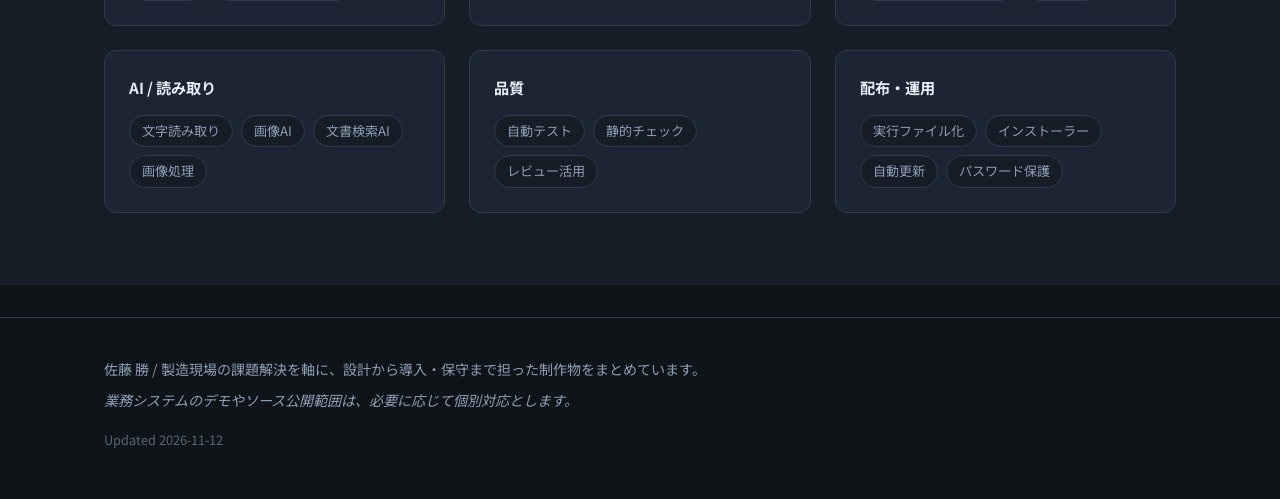
==== commit c1515d36: "refactor: remove home architecture diagram トップに置く意味の薄い管理台帳の構成図を削除し、設計方針の説明だけ残す。  Co-authored-by: Cur" ====
--- a/index.html
+++ b/index.html
@@ -8,7 +8,7 @@
   <link rel="preconnect" href="https://fonts.googleapis.com">
   <link rel="preconnect" href="https://fonts.gstatic.com" crossorigin>
   <link href="https://fonts.googleapis.com/css2?family=Noto+Sans+JP:wght@400;500;700&family=JetBrains+Mono:wght@400;500&display=swap" rel="stylesheet">
-  <link rel="stylesheet" href="styles.css?v=20261112i">
+  <link rel="stylesheet" href="styles.css?v=20261112j">
 </head>
 <body>
   <header class="site-header">
@@ -410,24 +410,6 @@
             <p>無線、ケーブル通信、社内ネットワーク配信、装置通信など、実機前提で設計し、検証用の模擬環境も用意します。</p>
           </div>
         </div>
-
-        <div class="diagram-wrap">
-          <h3>管理台帳システムの骨格</h3>
-          <pre class="arch-diagram">┌─────────────────┐     ┌─────────────────┐
-│  パソコン版画面   │     │  Web画面         │
-│  （現場入力など） │     │  （閲覧・承認など）│
-└────────┬────────┘     └────────┬────────┘
-         │ 直接呼び出し            │ 通信
-         ▼                       ▼
-    ┌────────────────────────────────────┐
-    │         共通の業務処理              │
-    │  点検判定・権限・登録・承認・出力     │
-    └────────────────┬───────────────────┘
-                     ▼
-              ┌─────────────┐
-              │ 社内データベース │
-              └─────────────┘</pre>
-        </div>
       </div>
     </section>
 
@@ -502,6 +484,6 @@
     </div>
   </footer>
 
-  <script src="script.js?v=20261112i"></script>
+  <script src="script.js?v=20261112j"></script>
 </body>
 </html>
